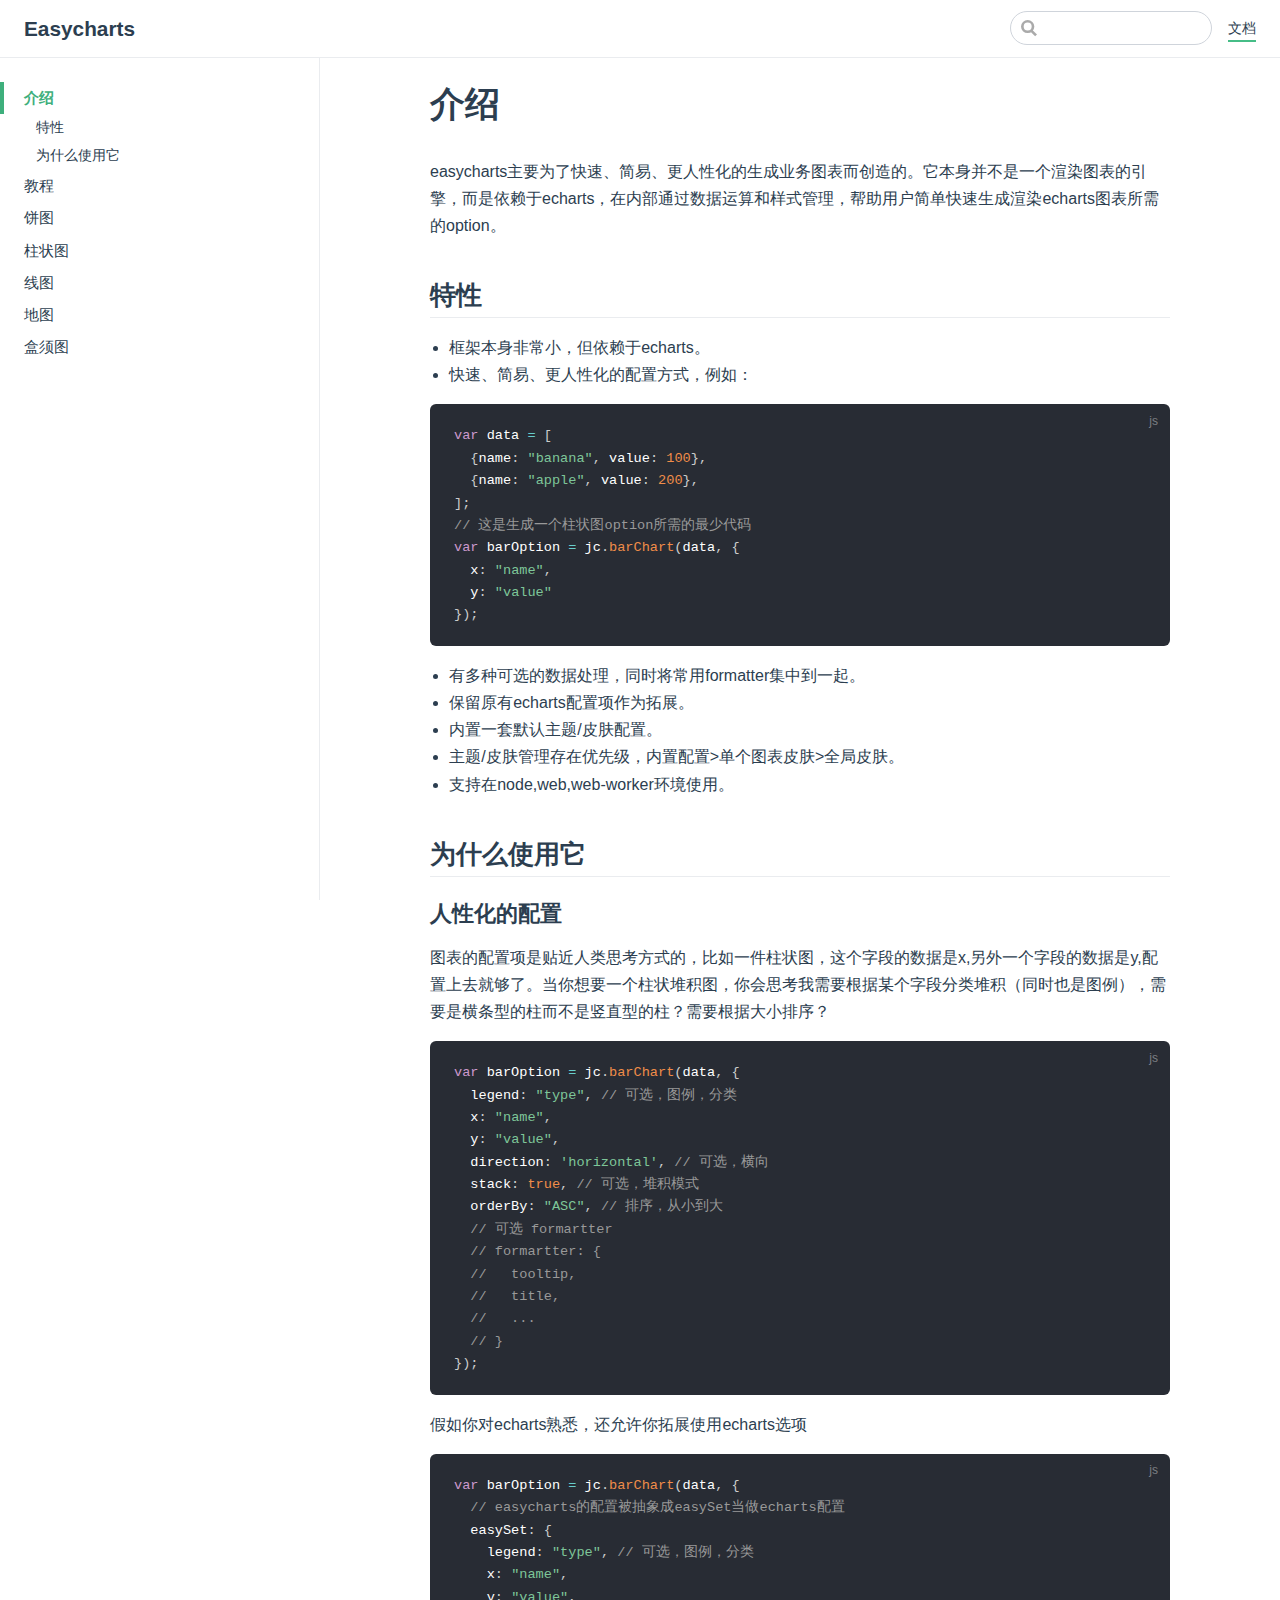
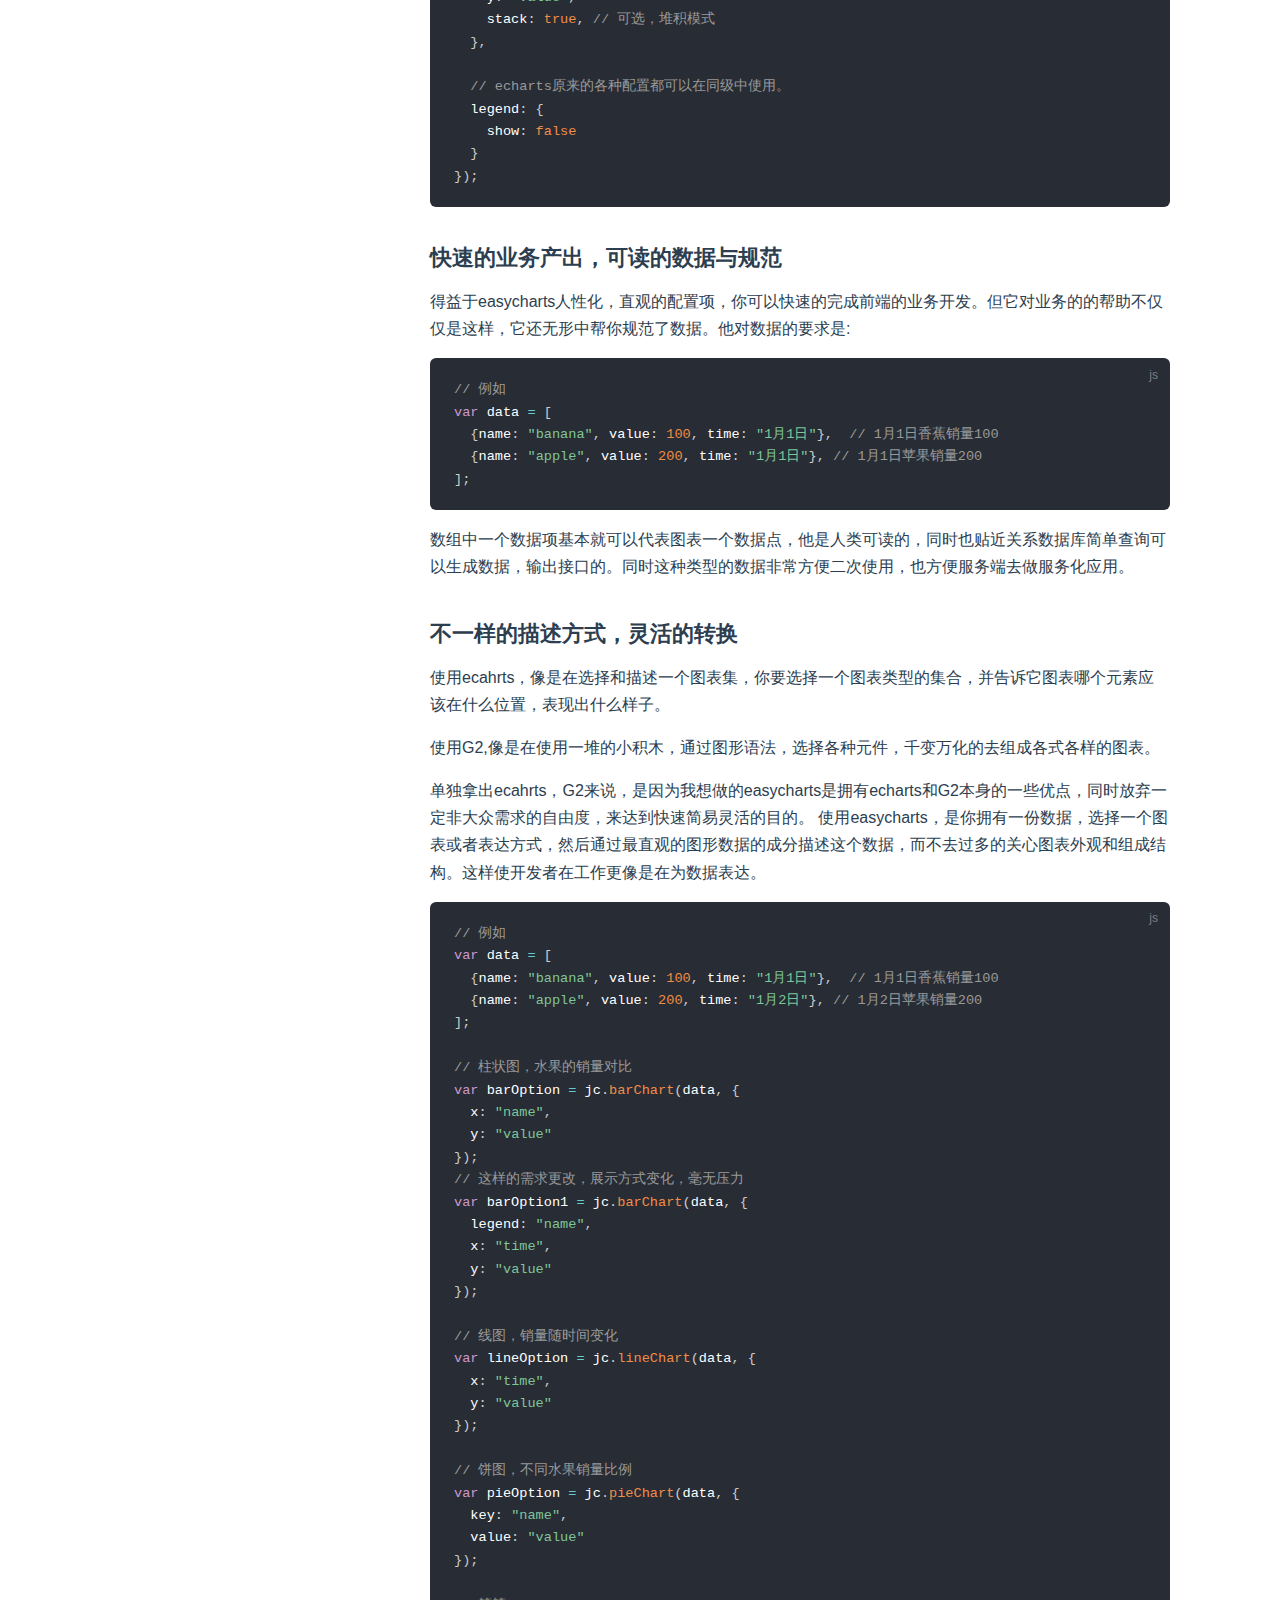
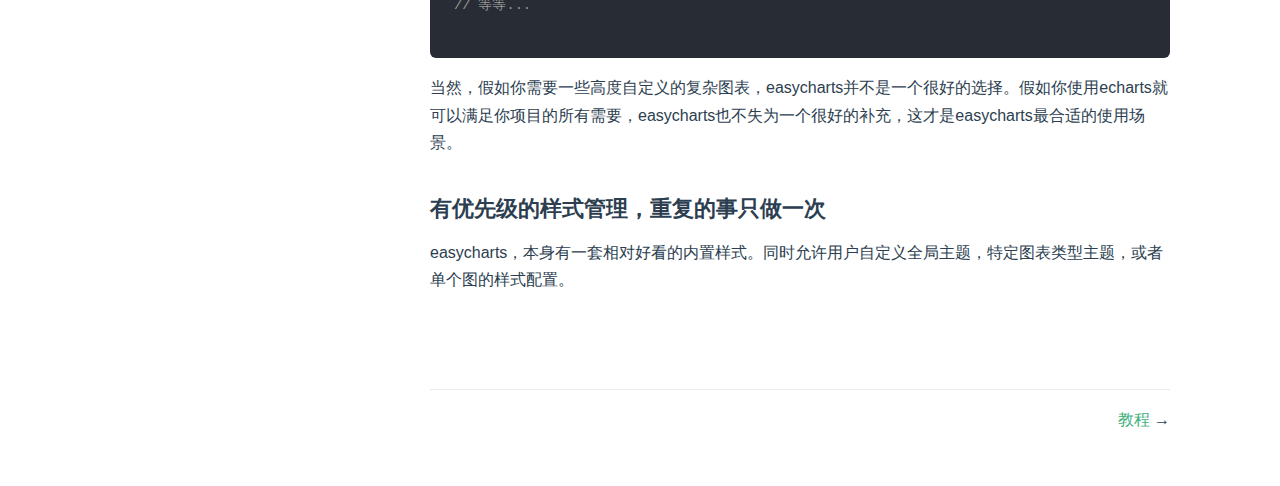
==== index.html @ 941982f7 "Initial commit" ====
<!DOCTYPE html>
<html lang="en-US">
  <head>
    <meta charset="utf-8">
    <meta name="viewport" content="width=device-width,initial-scale=1">
    <title>介绍 | Easycharts</title>
    <meta name="description" content="easySet for Echarts">
    
    
    <link rel="preload" href="/assets/css/0.styles.08f4ff75.css" as="style"><link rel="preload" href="/assets/js/app.aa799384.js" as="script"><link rel="preload" href="/assets/js/10.1c32bbc3.js" as="script"><link rel="prefetch" href="/assets/js/1.1c1f1de8.js"><link rel="prefetch" href="/assets/js/11.4fe305c4.js"><link rel="prefetch" href="/assets/js/12.5432dc64.js"><link rel="prefetch" href="/assets/js/3.cd6e172c.js"><link rel="prefetch" href="/assets/js/4.ac787b4a.js"><link rel="prefetch" href="/assets/js/5.e1b2f4e1.js"><link rel="prefetch" href="/assets/js/6.464fba69.js"><link rel="prefetch" href="/assets/js/7.5b1417a9.js"><link rel="prefetch" href="/assets/js/8.7df79376.js"><link rel="prefetch" href="/assets/js/9.a86762c5.js">
    <link rel="stylesheet" href="/assets/css/0.styles.08f4ff75.css">
  </head>
  <body>
    <div id="app" data-server-rendered="true"><div class="theme-container"><header class="navbar"><div class="sidebar-button"><svg xmlns="http://www.w3.org/2000/svg" aria-hidden="true" role="img" viewBox="0 0 448 512" class="icon"><path fill="currentColor" d="M436 124H12c-6.627 0-12-5.373-12-12V80c0-6.627 5.373-12 12-12h424c6.627 0 12 5.373 12 12v32c0 6.627-5.373 12-12 12zm0 160H12c-6.627 0-12-5.373-12-12v-32c0-6.627 5.373-12 12-12h424c6.627 0 12 5.373 12 12v32c0 6.627-5.373 12-12 12zm0 160H12c-6.627 0-12-5.373-12-12v-32c0-6.627 5.373-12 12-12h424c6.627 0 12 5.373 12 12v32c0 6.627-5.373 12-12 12z"></path></svg></div> <a href="/" class="home-link router-link-exact-active router-link-active"><!----> <span class="site-name">Easycharts</span></a> <div class="links" style="max-width:nullpx;"><div class="search-box"><input aria-label="Search" autocomplete="off" spellcheck="false" value=""> <!----></div> <nav class="nav-links can-hide"><div class="nav-item"><a href="/" class="nav-link router-link-exact-active router-link-active">文档</a></div> <!----></nav></div></header> <div class="sidebar-mask"></div> <div class="sidebar"><nav class="nav-links"><div class="nav-item"><a href="/" class="nav-link router-link-exact-active router-link-active">文档</a></div> <!----></nav>  <ul class="sidebar-links"><li><a href="/" class="active sidebar-link">介绍</a><ul class="sidebar-sub-headers"><li class="sidebar-sub-header"><a href="/#特性" class="sidebar-link">特性</a></li><li class="sidebar-sub-header"><a href="/#为什么使用它" class="sidebar-link">为什么使用它</a></li></ul></li><li><a href="/tutorial.html" class="sidebar-link">教程</a></li><li><a href="/charts/pie.html" class="sidebar-link">饼图</a></li><li><a href="/charts/bar.html" class="sidebar-link">柱状图</a></li><li><a href="/charts/line.html" class="sidebar-link">线图</a></li><li><a href="/charts/map.html" class="sidebar-link">地图</a></li><li><a href="/charts/boxplot.html" class="sidebar-link">盒须图</a></li></ul> </div> <div class="page"> <div class="content"><h1 id="介绍"><a href="#介绍" aria-hidden="true" class="header-anchor">#</a> 介绍</h1> <p>easycharts主要为了快速、简易、更人性化的生成业务图表而创造的。它本身并不是一个渲染图表的引擎，而是依赖于echarts，在内部通过数据运算和样式管理，帮助用户简单快速生成渲染echarts图表所需的option。</p> <h2 id="特性"><a href="#特性" aria-hidden="true" class="header-anchor">#</a> 特性</h2> <ul><li>框架本身非常小，但依赖于echarts。</li> <li>快速、简易、更人性化的配置方式，例如：</li></ul> <div class="language-javascript extra-class"><pre class="language-javascript"><code><span class="token keyword">var</span> data <span class="token operator">=</span> <span class="token punctuation">[</span>
  <span class="token punctuation">{</span>name<span class="token punctuation">:</span> <span class="token string">&quot;banana&quot;</span><span class="token punctuation">,</span> value<span class="token punctuation">:</span> <span class="token number">100</span><span class="token punctuation">}</span><span class="token punctuation">,</span>
  <span class="token punctuation">{</span>name<span class="token punctuation">:</span> <span class="token string">&quot;apple&quot;</span><span class="token punctuation">,</span> value<span class="token punctuation">:</span> <span class="token number">200</span><span class="token punctuation">}</span><span class="token punctuation">,</span>
<span class="token punctuation">]</span><span class="token punctuation">;</span>
<span class="token comment">// 这是生成一个柱状图option所需的最少代码</span>
<span class="token keyword">var</span> barOption <span class="token operator">=</span> jc<span class="token punctuation">.</span><span class="token function">barChart</span><span class="token punctuation">(</span>data<span class="token punctuation">,</span> <span class="token punctuation">{</span>
  x<span class="token punctuation">:</span> <span class="token string">&quot;name&quot;</span><span class="token punctuation">,</span>
  y<span class="token punctuation">:</span> <span class="token string">&quot;value&quot;</span>
<span class="token punctuation">}</span><span class="token punctuation">)</span><span class="token punctuation">;</span>
</code></pre></div><ul><li>有多种可选的数据处理，同时将常用formatter集中到一起。</li> <li>保留原有echarts配置项作为拓展。</li> <li>内置一套默认主题/皮肤配置。</li> <li>主题/皮肤管理存在优先级，内置配置&gt;单个图表皮肤&gt;全局皮肤。</li> <li>支持在node,web,web-worker环境使用。</li></ul> <h2 id="为什么使用它"><a href="#为什么使用它" aria-hidden="true" class="header-anchor">#</a> 为什么使用它</h2> <h3 id="人性化的配置"><a href="#人性化的配置" aria-hidden="true" class="header-anchor">#</a> 人性化的配置</h3> <p>图表的配置项是贴近人类思考方式的，比如一件柱状图，这个字段的数据是x,另外一个字段的数据是y,配置上去就够了。当你想要一个柱状堆积图，你会思考我需要根据某个字段分类堆积（同时也是图例），需要是横条型的柱而不是竖直型的柱？需要根据大小排序？</p> <div class="language-javascript extra-class"><pre class="language-javascript"><code><span class="token keyword">var</span> barOption <span class="token operator">=</span> jc<span class="token punctuation">.</span><span class="token function">barChart</span><span class="token punctuation">(</span>data<span class="token punctuation">,</span> <span class="token punctuation">{</span>
  legend<span class="token punctuation">:</span> <span class="token string">&quot;type&quot;</span><span class="token punctuation">,</span> <span class="token comment">// 可选，图例，分类</span>
  x<span class="token punctuation">:</span> <span class="token string">&quot;name&quot;</span><span class="token punctuation">,</span>
  y<span class="token punctuation">:</span> <span class="token string">&quot;value&quot;</span><span class="token punctuation">,</span>
  direction<span class="token punctuation">:</span> <span class="token string">'horizontal'</span><span class="token punctuation">,</span> <span class="token comment">// 可选，横向</span>
  stack<span class="token punctuation">:</span> <span class="token boolean">true</span><span class="token punctuation">,</span> <span class="token comment">// 可选，堆积模式</span>
  orderBy<span class="token punctuation">:</span> <span class="token string">&quot;ASC&quot;</span><span class="token punctuation">,</span> <span class="token comment">// 排序，从小到大</span>
  <span class="token comment">// 可选 formartter</span>
  <span class="token comment">// formartter: {</span>
  <span class="token comment">//   tooltip,</span>
  <span class="token comment">//   title,</span>
  <span class="token comment">//   ...</span>
  <span class="token comment">// }</span>
<span class="token punctuation">}</span><span class="token punctuation">)</span><span class="token punctuation">;</span>
</code></pre></div><p>假如你对echarts熟悉，还允许你拓展使用echarts选项</p> <div class="language-javascript extra-class"><pre class="language-javascript"><code><span class="token keyword">var</span> barOption <span class="token operator">=</span> jc<span class="token punctuation">.</span><span class="token function">barChart</span><span class="token punctuation">(</span>data<span class="token punctuation">,</span> <span class="token punctuation">{</span>
  <span class="token comment">// easycharts的配置被抽象成easySet当做echarts配置</span>
  easySet<span class="token punctuation">:</span> <span class="token punctuation">{</span>
    legend<span class="token punctuation">:</span> <span class="token string">&quot;type&quot;</span><span class="token punctuation">,</span> <span class="token comment">// 可选，图例，分类</span>
    x<span class="token punctuation">:</span> <span class="token string">&quot;name&quot;</span><span class="token punctuation">,</span>
    y<span class="token punctuation">:</span> <span class="token string">&quot;value&quot;</span><span class="token punctuation">,</span>
    stack<span class="token punctuation">:</span> <span class="token boolean">true</span><span class="token punctuation">,</span> <span class="token comment">// 可选，堆积模式</span>
  <span class="token punctuation">}</span><span class="token punctuation">,</span>

  <span class="token comment">// echarts原来的各种配置都可以在同级中使用。</span>
  legend<span class="token punctuation">:</span> <span class="token punctuation">{</span>
    show<span class="token punctuation">:</span> <span class="token boolean">false</span>
  <span class="token punctuation">}</span>
<span class="token punctuation">}</span><span class="token punctuation">)</span><span class="token punctuation">;</span>
</code></pre></div><h3 id="快速的业务产出，可读的数据与规范"><a href="#快速的业务产出，可读的数据与规范" aria-hidden="true" class="header-anchor">#</a> 快速的业务产出，可读的数据与规范</h3> <p>得益于easycharts人性化，直观的配置项，你可以快速的完成前端的业务开发。但它对业务的的帮助不仅仅是这样，它还无形中帮你规范了数据。他对数据的要求是:</p> <div class="language-javascript extra-class"><pre class="language-javascript"><code><span class="token comment">// 例如</span>
<span class="token keyword">var</span> data <span class="token operator">=</span> <span class="token punctuation">[</span>
  <span class="token punctuation">{</span>name<span class="token punctuation">:</span> <span class="token string">&quot;banana&quot;</span><span class="token punctuation">,</span> value<span class="token punctuation">:</span> <span class="token number">100</span><span class="token punctuation">,</span> time<span class="token punctuation">:</span> <span class="token string">&quot;1月1日&quot;</span><span class="token punctuation">}</span><span class="token punctuation">,</span>  <span class="token comment">// 1月1日香蕉销量100</span>
  <span class="token punctuation">{</span>name<span class="token punctuation">:</span> <span class="token string">&quot;apple&quot;</span><span class="token punctuation">,</span> value<span class="token punctuation">:</span> <span class="token number">200</span><span class="token punctuation">,</span> time<span class="token punctuation">:</span> <span class="token string">&quot;1月1日&quot;</span><span class="token punctuation">}</span><span class="token punctuation">,</span> <span class="token comment">// 1月1日苹果销量200</span>
<span class="token punctuation">]</span><span class="token punctuation">;</span>
</code></pre></div><p>数组中一个数据项基本就可以代表图表一个数据点，他是人类可读的，同时也贴近关系数据库简单查询可以生成数据，输出接口的。同时这种类型的数据非常方便二次使用，也方便服务端去做服务化应用。</p> <h3 id="不一样的描述方式，灵活的转换"><a href="#不一样的描述方式，灵活的转换" aria-hidden="true" class="header-anchor">#</a> 不一样的描述方式，灵活的转换</h3> <p>使用ecahrts，像是在选择和描述一个图表集，你要选择一个图表类型的集合，并告诉它图表哪个元素应该在什么位置，表现出什么样子。</p> <p>使用G2,像是在使用一堆的小积木，通过图形语法，选择各种元件，千变万化的去组成各式各样的图表。</p> <p>单独拿出ecahrts，G2来说，是因为我想做的easycharts是拥有echarts和G2本身的一些优点，同时放弃一定非大众需求的自由度，来达到快速简易灵活的目的。
使用easycharts，是你拥有一份数据，选择一个图表或者表达方式，然后通过最直观的图形数据的成分描述这个数据，而不去过多的关心图表外观和组成结构。这样使开发者在工作更像是在为数据表达。</p> <div class="language-javascript extra-class"><pre class="language-javascript"><code><span class="token comment">// 例如</span>
<span class="token keyword">var</span> data <span class="token operator">=</span> <span class="token punctuation">[</span>
  <span class="token punctuation">{</span>name<span class="token punctuation">:</span> <span class="token string">&quot;banana&quot;</span><span class="token punctuation">,</span> value<span class="token punctuation">:</span> <span class="token number">100</span><span class="token punctuation">,</span> time<span class="token punctuation">:</span> <span class="token string">&quot;1月1日&quot;</span><span class="token punctuation">}</span><span class="token punctuation">,</span>  <span class="token comment">// 1月1日香蕉销量100</span>
  <span class="token punctuation">{</span>name<span class="token punctuation">:</span> <span class="token string">&quot;apple&quot;</span><span class="token punctuation">,</span> value<span class="token punctuation">:</span> <span class="token number">200</span><span class="token punctuation">,</span> time<span class="token punctuation">:</span> <span class="token string">&quot;1月2日&quot;</span><span class="token punctuation">}</span><span class="token punctuation">,</span> <span class="token comment">// 1月2日苹果销量200</span>
<span class="token punctuation">]</span><span class="token punctuation">;</span>

<span class="token comment">// 柱状图，水果的销量对比</span>
<span class="token keyword">var</span> barOption <span class="token operator">=</span> jc<span class="token punctuation">.</span><span class="token function">barChart</span><span class="token punctuation">(</span>data<span class="token punctuation">,</span> <span class="token punctuation">{</span>
  x<span class="token punctuation">:</span> <span class="token string">&quot;name&quot;</span><span class="token punctuation">,</span>
  y<span class="token punctuation">:</span> <span class="token string">&quot;value&quot;</span>
<span class="token punctuation">}</span><span class="token punctuation">)</span><span class="token punctuation">;</span>
<span class="token comment">// 这样的需求更改，展示方式变化，毫无压力</span>
<span class="token keyword">var</span> barOption1 <span class="token operator">=</span> jc<span class="token punctuation">.</span><span class="token function">barChart</span><span class="token punctuation">(</span>data<span class="token punctuation">,</span> <span class="token punctuation">{</span>
  legend<span class="token punctuation">:</span> <span class="token string">&quot;name&quot;</span><span class="token punctuation">,</span>
  x<span class="token punctuation">:</span> <span class="token string">&quot;time&quot;</span><span class="token punctuation">,</span>
  y<span class="token punctuation">:</span> <span class="token string">&quot;value&quot;</span>
<span class="token punctuation">}</span><span class="token punctuation">)</span><span class="token punctuation">;</span>

<span class="token comment">// 线图，销量随时间变化</span>
<span class="token keyword">var</span> lineOption <span class="token operator">=</span> jc<span class="token punctuation">.</span><span class="token function">lineChart</span><span class="token punctuation">(</span>data<span class="token punctuation">,</span> <span class="token punctuation">{</span>
  x<span class="token punctuation">:</span> <span class="token string">&quot;time&quot;</span><span class="token punctuation">,</span>
  y<span class="token punctuation">:</span> <span class="token string">&quot;value&quot;</span>
<span class="token punctuation">}</span><span class="token punctuation">)</span><span class="token punctuation">;</span>

<span class="token comment">// 饼图，不同水果销量比例</span>
<span class="token keyword">var</span> pieOption <span class="token operator">=</span> jc<span class="token punctuation">.</span><span class="token function">pieChart</span><span class="token punctuation">(</span>data<span class="token punctuation">,</span> <span class="token punctuation">{</span>
  key<span class="token punctuation">:</span> <span class="token string">&quot;name&quot;</span><span class="token punctuation">,</span>
  value<span class="token punctuation">:</span> <span class="token string">&quot;value&quot;</span>
<span class="token punctuation">}</span><span class="token punctuation">)</span><span class="token punctuation">;</span>

<span class="token comment">// 等等...</span>

</code></pre></div><p>当然，假如你需要一些高度自定义的复杂图表，easycharts并不是一个很好的选择。假如你使用echarts就可以满足你项目的所有需要，easycharts也不失为一个很好的补充，这才是easycharts最合适的使用场景。</p> <h3 id="有优先级的样式管理，重复的事只做一次"><a href="#有优先级的样式管理，重复的事只做一次" aria-hidden="true" class="header-anchor">#</a> 有优先级的样式管理，重复的事只做一次</h3> <p>easycharts，本身有一套相对好看的内置样式。同时允许用户自定义全局主题，特定图表类型主题，或者单个图的样式配置。</p></div> <div class="page-edit"><!----> <!----></div> <div class="page-nav"><p class="inner"><!----> <span class="next"><a href="/tutorial.html">
          教程
        </a>
        →
      </span></p></div> </div> <!----></div></div>
    <script src="/assets/js/app.aa799384.js" defer></script><script src="/assets/js/10.1c32bbc3.js" defer></script>
  </body>
</html>
---- assets/css/0.styles.08f4ff75.css ----
.home{padding:3.6rem 2rem 0;max-width:960px;margin:0 auto}.home .hero{text-align:center}.home .hero img{max-width:100%;max-height:280px;display:block;margin:3rem auto 1.5rem}.home .hero h1{font-size:3rem}.home .hero .action,.home .hero .description,.home .hero h1{margin:1.8rem auto}.home .hero .description{max-width:35rem;font-size:1.6rem;line-height:1.3;color:#6a8bad}.home .hero .action-button{display:inline-block;font-size:1.2rem;color:#fff;background-color:#3eaf7c;padding:.8rem 1.6rem;border-radius:4px;transition:background-color .1s ease;box-sizing:border-box;border-bottom:1px solid #389d70}.home .hero .action-button:hover{background-color:#4abf8a}.home .features{border-top:1px solid #eaecef;padding:1.2rem 0;margin-top:2.5rem;display:flex;flex-wrap:wrap;align-items:flex-start;align-content:stretch;justify-content:space-between}.home .feature{flex-grow:1;flex-basis:30%;max-width:30%}.home .feature h2{font-size:1.4rem;font-weight:500;border-bottom:none;padding-bottom:0;color:#3a5169}.home .feature p{color:#4e6e8e}.home .footer{padding:2.5rem;border-top:1px solid #eaecef;text-align:center;color:#4e6e8e}@media (max-width:719px){.home .features{flex-direction:column}.home .feature{max-width:100%;padding:0 2.5rem}}@media (max-width:419px){.home{padding-left:1.5rem;padding-right:1.5rem}.home .hero img{max-height:210px;margin:2rem auto 1.2rem}.home .hero h1{font-size:2rem}.home .hero .action,.home .hero .description,.home .hero h1{margin:1.2rem auto}.home .hero .description{font-size:1.2rem}.home .hero .action-button{font-size:1rem;padding:.6rem 1.2rem}.home .feature h2{font-size:1.25rem}}.search-box{display:inline-block;position:relative;margin-right:1rem}.search-box input{cursor:text;width:10rem;color:#4e6e8e;display:inline-block;border:1px solid #cfd4db;border-radius:2rem;font-size:.9rem;line-height:2rem;padding:0 .5rem 0 2rem;outline:none;transition:all .2s ease;background:#fff url(/assets/img/search.83621669.svg) .6rem .5rem no-repeat;background-size:1rem}.search-box input:focus{cursor:auto;border-color:#3eaf7c}.search-box .suggestions{background:#fff;width:20rem;position:absolute;top:1.5rem;border:1px solid #cfd4db;border-radius:6px;padding:.4rem;list-style-type:none}.search-box .suggestions.align-right{right:0}.search-box .suggestion{line-height:1.4;padding:.4rem .6rem;border-radius:4px;cursor:pointer}.search-box .suggestion a{white-space:normal;color:#5d82a6}.search-box .suggestion a .page-title{font-weight:600}.search-box .suggestion a .header{font-size:.9em;margin-left:.25em}.search-box .suggestion.focused{background-color:#f3f4f5}.search-box .suggestion.focused a{color:#3eaf7c}@media (max-width:959px){.search-box input{cursor:pointer;width:0;border-color:transparent;position:relative}.search-box input:focus{cursor:text;left:0;width:10rem}}@media (max-width:959px) and (min-width:719px){.search-box .suggestions{left:0}}@media (max-width:719px){.search-box{margin-right:0}.search-box input{left:1rem}.search-box .suggestions{right:0}}@media (max-width:419px){.search-box .suggestions{width:calc(100vw - 4rem)}.search-box input:focus{width:8rem}}.dropdown-enter,.dropdown-leave-to{height:0!important}.dropdown-wrapper{cursor:pointer}.dropdown-wrapper .dropdown-title{display:block}.dropdown-wrapper .dropdown-title:hover{border-color:transparent}.dropdown-wrapper .dropdown-title .arrow{vertical-align:middle;margin-top:-1px;margin-left:.4rem}.dropdown-wrapper .nav-dropdown .dropdown-item{color:inherit;line-height:1.7rem}.dropdown-wrapper .nav-dropdown .dropdown-item h4{margin:.45rem 0 0;border-top:1px solid #eee;padding:.45rem 1.5rem 0 1.25rem}.dropdown-wrapper .nav-dropdown .dropdown-item .dropdown-subitem-wrapper{padding:0;list-style:none}.dropdown-wrapper .nav-dropdown .dropdown-item .dropdown-subitem-wrapper .dropdown-subitem{font-size:.9em}.dropdown-wrapper .nav-dropdown .dropdown-item a{display:block;line-height:1.7rem;position:relative;border-bottom:none;font-weight:400;margin-bottom:0;padding:0 1.5rem 0 1.25rem}.dropdown-wrapper .nav-dropdown .dropdown-item a.router-link-active,.dropdown-wrapper .nav-dropdown .dropdown-item a:hover{color:#3eaf7c}.dropdown-wrapper .nav-dropdown .dropdown-item a.router-link-active:after{content:"";width:0;height:0;border-left:5px solid #3eaf7c;border-top:3px solid transparent;border-bottom:3px solid transparent;position:absolute;top:calc(50% - 2px);left:9px}.dropdown-wrapper .nav-dropdown .dropdown-item:first-child h4{margin-top:0;padding-top:0;border-top:0}@media (max-width:719px){.dropdown-wrapper.open .dropdown-title{margin-bottom:.5rem}.dropdown-wrapper .nav-dropdown{transition:height .1s ease-out;overflow:hidden}.dropdown-wrapper .nav-dropdown .dropdown-item h4{border-top:0;margin-top:0;padding-top:0}.dropdown-wrapper .nav-dropdown .dropdown-item>a,.dropdown-wrapper .nav-dropdown .dropdown-item h4{font-size:15px;line-height:2rem}.dropdown-wrapper .nav-dropdown .dropdown-item .dropdown-subitem{font-size:14px;padding-left:1rem}}@media (min-width:719px){.dropdown-wrapper{height:1.8rem}.dropdown-wrapper:hover .nav-dropdown{display:block!important}.dropdown-wrapper .dropdown-title .arrow{border-left:4px solid transparent;border-right:4px solid transparent;border-top:6px solid #ccc;border-bottom:0}.dropdown-wrapper .nav-dropdown{display:none;height:auto!important;box-sizing:border-box;max-height:calc(100vh - 2.7rem);overflow-y:auto;position:absolute;top:100%;right:0;background-color:#fff;padding:.6rem 0;border:1px solid #ddd;border-bottom-color:#ccc;text-align:left;border-radius:.25rem;white-space:nowrap;margin:0}}.nav-links{display:inline-block}.nav-links a{line-height:1.4rem;color:inherit}.nav-links a.router-link-active,.nav-links a:hover{color:#3eaf7c}.nav-links .nav-item{position:relative;display:inline-block;margin-left:1.5rem;line-height:2rem}.nav-links .nav-item:first-child{margin-left:0}.nav-links .repo-link{margin-left:1.5rem}@media (max-width:719px){.nav-links .nav-item,.nav-links .repo-link{margin-left:0}}@media (min-width:719px){.nav-links a.router-link-active,.nav-links a:hover{color:#2c3e50}.nav-item>a:not(.external).router-link-active,.nav-item>a:not(.external):hover{margin-bottom:-2px;border-bottom:2px solid #46bd87}}.navbar{padding:.7rem 1.5rem;line-height:2.2rem;position:relative}.navbar a,.navbar img,.navbar span{display:inline-block}.navbar .logo{height:2.2rem;min-width:2.2rem;margin-right:.8rem;vertical-align:top}.navbar .site-name{font-size:1.3rem;font-weight:600;color:#2c3e50;position:relative}.navbar .links{padding-left:1.5rem;box-sizing:border-box;background-color:#fff;white-space:nowrap;font-size:.9rem;position:absolute;right:1.5rem;top:.7rem;display:flex}.navbar .links .search-box{flex:0 0 auto;vertical-align:top}.navbar .links .nav-links{flex:1}@media (max-width:719px){.navbar{padding-left:4rem}.navbar .can-hide{display:none}.navbar .links{padding-left:1.5rem}}.page-edit,.page-nav{max-width:740px;margin:0 auto;padding:2rem 2.5rem}@media (max-width:959px){.page-edit,.page-nav{padding:2rem}}@media (max-width:419px){.page-edit,.page-nav{padding:1.5rem}}.page{padding-bottom:2rem}.page-edit{padding-top:1rem;padding-bottom:1rem;overflow:auto}.page-edit .edit-link{display:inline-block}.page-edit .edit-link a{color:#4e6e8e;margin-right:.25rem}.page-edit .last-updated{float:right;font-size:.9em}.page-edit .last-updated .prefix{font-weight:500;color:#4e6e8e}.page-edit .last-updated .time{font-weight:400;color:#aaa}.page-nav{padding-top:1rem;padding-bottom:0}.page-nav .inner{min-height:2rem;margin-top:0;border-top:1px solid #eaecef;padding-top:1rem;overflow:auto}.page-nav .next{float:right}@media (max-width:719px){.page-edit .edit-link{margin-bottom:.5rem}.page-edit .last-updated{font-size:.8em;float:none;text-align:left}}.sidebar .sidebar-sub-headers{padding-left:1rem;font-size:.95em}a.sidebar-link{font-weight:400;display:inline-block;color:#2c3e50;border-left:.25rem solid transparent;padding:.35rem 1rem .35rem 1.25rem;line-height:1.4;width:100%;box-sizing:border-box}a.sidebar-link:hover{color:#3eaf7c}a.sidebar-link.active{font-weight:600;color:#3eaf7c;border-left-color:#3eaf7c}.sidebar-group a.sidebar-link{padding-left:2rem}.sidebar-sub-headers a.sidebar-link{padding-top:.25rem;padding-bottom:.25rem;border-left:none}.sidebar-sub-headers a.sidebar-link.active{font-weight:500}.sidebar-group:not(.first){margin-top:1em}.sidebar-group .sidebar-group{padding-left:.5em}.sidebar-group:not(.collapsable) .sidebar-heading{cursor:auto;color:inherit}.sidebar-heading{color:#999;transition:color .15s ease;cursor:pointer;font-size:1.1em;font-weight:700;padding:0 1.5rem;margin-top:0;margin-bottom:.5rem}.sidebar-heading.open,.sidebar-heading:hover{color:inherit}.sidebar-heading .arrow{position:relative;top:-.12em;left:.5em}.sidebar-heading:.open .arrow{top:-.18em}.sidebar-group-items{transition:height .1s ease-out;overflow:hidden}.sidebar ul{padding:0;margin:0;list-style-type:none}.sidebar a{display:inline-block}.sidebar .nav-links{display:none;border-bottom:1px solid #eaecef;padding:.5rem 0 .75rem 0}.sidebar .nav-links a{font-weight:600}.sidebar .nav-links .nav-item,.sidebar .nav-links .repo-link{display:block;line-height:1.25rem;font-size:1.1em;padding:.5rem 0 .5rem 1.5rem}.sidebar .sidebar-links{padding:1.5rem 0}@media (max-width:719px){.sidebar .nav-links{display:block}.sidebar .nav-links .dropdown-wrapper .nav-dropdown .dropdown-item a.router-link-active:after{top:calc(1rem - 2px)}.sidebar .sidebar-links{padding:1rem 0}}.sidebar-button{display:none;width:1.25rem;height:1.25rem;position:absolute;padding:.6rem;top:.6rem;left:1rem;cursor:pointer}.sidebar-button .icon{display:block;width:1.25rem;height:1.25rem}@media (max-width:719px){.sidebar-button{display:block}}code[class*=language-],pre[class*=language-]{color:#ccc;background:none;font-family:Consolas,Monaco,Andale Mono,Ubuntu Mono,monospace;font-size:1em;text-align:left;white-space:pre;word-spacing:normal;word-break:normal;word-wrap:normal;line-height:1.5;-moz-tab-size:4;-o-tab-size:4;tab-size:4;-webkit-hyphens:none;-ms-hyphens:none;hyphens:none}pre[class*=language-]{padding:1em;margin:.5em 0;overflow:auto}:not(pre)>code[class*=language-],pre[class*=language-]{background:#2d2d2d}:not(pre)>code[class*=language-]{padding:.1em;border-radius:.3em;white-space:normal}.token.block-comment,.token.cdata,.token.comment,.token.doctype,.token.prolog{color:#999}.token.punctuation{color:#ccc}.token.attr-name,.token.deleted,.token.namespace,.token.tag{color:#e2777a}.token.function-name{color:#6196cc}.token.boolean,.token.function,.token.number{color:#f08d49}.token.class-name,.token.constant,.token.property,.token.symbol{color:#f8c555}.token.atrule,.token.builtin,.token.important,.token.keyword,.token.selector{color:#cc99cd}.token.attr-value,.token.char,.token.regex,.token.string,.token.variable{color:#7ec699}.token.entity,.token.operator,.token.url{color:#67cdcc}.token.bold,.token.important{font-weight:700}.token.italic{font-style:italic}.token.entity{cursor:help}.token.inserted{color:green}#nprogress{pointer-events:none}#nprogress .bar{background:#3eaf7c;position:fixed;z-index:1031;top:0;left:0;width:100%;height:2px}#nprogress .peg{display:block;position:absolute;right:0;width:100px;height:100%;box-shadow:0 0 10px #3eaf7c,0 0 5px #3eaf7c;opacity:1;transform:rotate(3deg) translateY(-4px)}#nprogress .spinner{display:block;position:fixed;z-index:1031;top:15px;right:15px}#nprogress .spinner-icon{width:18px;height:18px;box-sizing:border-box;border:2px solid transparent;border-top-color:#3eaf7c;border-left-color:#3eaf7c;border-radius:50%;animation:nprogress-spinner .4s linear infinite}.nprogress-custom-parent{overflow:hidden;position:relative}.nprogress-custom-parent #nprogress .bar,.nprogress-custom-parent #nprogress .spinner{position:absolute}@keyframes nprogress-spinner{0%{transform:rotate(0deg)}to{transform:rotate(1turn)}}.content code{color:#476582;padding:.25rem .5rem;margin:0;font-size:.85em;background-color:rgba(27,31,35,.05);border-radius:3px}.content pre,.content pre[class*=language-]{line-height:1.4;padding:1.25rem 1.5rem;margin:.85rem 0;background-color:#282c34;border-radius:6px;overflow:auto}.content pre[class*=language-] code,.content pre code{color:#fff;padding:0;background-color:transparent;border-radius:0}div[class*=language-]{position:relative;background-color:#282c34;border-radius:6px}div[class*=language-] .highlight-lines{-webkit-user-select:none;-moz-user-select:none;-ms-user-select:none;user-select:none;padding-top:1.3rem;position:absolute;top:0;left:0;width:100%;line-height:1.4}div[class*=language-] .highlight-lines .highlighted{background-color:rgba(0,0,0,.66)}div[class*=language-] pre,div[class*=language-] pre[class*=language-]{background:transparent;position:relative;z-index:1}div[class*=language-]:before{position:absolute;z-index:3;top:.8em;right:1em;font-size:.75rem;color:hsla(0,0%,100%,.4)}div[class*=language-]:not(.line-numbers-mode) .line-numbers-wrapper{display:none}div[class*=language-].line-numbers-mode .highlight-lines .highlighted{position:relative}div[class*=language-].line-numbers-mode .highlight-lines .highlighted:before{content:" ";position:absolute;z-index:3;left:0;top:0;display:block;width:3.5rem;height:100%;background-color:rgba(0,0,0,.66)}div[class*=language-].line-numbers-mode pre{padding-left:4.5rem;vertical-align:middle}div[class*=language-].line-numbers-mode .line-numbers-wrapper{position:absolute;top:0;width:3.5rem;text-align:center;color:hsla(0,0%,100%,.3);padding:1.25rem 0;line-height:1.4}div[class*=language-].line-numbers-mode .line-numbers-wrapper .line-number,div[class*=language-].line-numbers-mode .line-numbers-wrapper br{-webkit-user-select:none;-moz-user-select:none;-ms-user-select:none;user-select:none}div[class*=language-].line-numbers-mode .line-numbers-wrapper .line-number{position:relative;z-index:4;font-size:.85em}div[class*=language-].line-numbers-mode:after{content:"";position:absolute;z-index:2;top:0;left:0;width:3.5rem;height:100%;border-radius:6px 0 0 6px;border-right:1px solid rgba(0,0,0,.66);background-color:#282c34}div[class~=language-js]:before{content:"js"}div[class~=language-ts]:before{content:"ts"}div[class~=language-html]:before{content:"html"}div[class~=language-md]:before{content:"md"}div[class~=language-vue]:before{content:"vue"}div[class~=language-css]:before{content:"css"}div[class~=language-sass]:before{content:"sass"}div[class~=language-scss]:before{content:"scss"}div[class~=language-less]:before{content:"less"}div[class~=language-stylus]:before{content:"stylus"}div[class~=language-go]:before{content:"go"}div[class~=language-java]:before{content:"java"}div[class~=language-c]:before{content:"c"}div[class~=language-sh]:before{content:"sh"}div[class~=language-yaml]:before{content:"yaml"}div[class~=language-py]:before{content:"py"}div[class~=language-javascript]:before{content:"js"}div[class~=language-typescript]:before{content:"ts"}div[class~=language-markup]:before{content:"html"}div[class~=language-markdown]:before{content:"md"}div[class~=language-json]:before{content:"json"}div[class~=language-ruby]:before{content:"rb"}div[class~=language-python]:before{content:"py"}div[class~=language-bash]:before{content:"sh"}.custom-block .custom-block-title{font-weight:600;margin-bottom:-.4rem}.custom-block.danger,.custom-block.tip,.custom-block.warning{padding:.1rem 1.5rem;border-left-width:.5rem;border-left-style:solid;margin:1rem 0}.custom-block.tip{background-color:#f3f5f7;border-color:#42b983}.custom-block.warning{background-color:rgba(255,229,100,.3);border-color:#e7c000;color:#6b5900}.custom-block.warning .custom-block-title{color:#b29400}.custom-block.warning a{color:#2c3e50}.custom-block.danger{background-color:#ffe6e6;border-color:#c00;color:#4d0000}.custom-block.danger .custom-block-title{color:#900}.custom-block.danger a{color:#2c3e50}.arrow{display:inline-block;width:0;height:0}.arrow.up{border-bottom:6px solid #ccc}.arrow.down,.arrow.up{border-left:4px solid transparent;border-right:4px solid transparent}.arrow.down{border-top:6px solid #ccc}.arrow.right{border-left:6px solid #ccc}.arrow.left,.arrow.right{border-top:4px solid transparent;border-bottom:4px solid transparent}.arrow.left{border-right:6px solid #ccc}.content:not(.custom){max-width:740px;margin:0 auto;padding:2rem 2.5rem}@media (max-width:959px){.content:not(.custom){padding:2rem}}@media (max-width:419px){.content:not(.custom){padding:1.5rem}}.table-of-contents .badge{vertical-align:middle}body,html{padding:0;margin:0}body{font-family:-apple-system,BlinkMacSystemFont,Segoe UI,Roboto,Oxygen,Ubuntu,Cantarell,Fira Sans,Droid Sans,Helvetica Neue,sans-serif;-webkit-font-smoothing:antialiased;-moz-osx-font-smoothing:grayscale;font-size:16px;color:#2c3e50}.page{padding-left:20rem}.navbar{z-index:20;right:0;height:3.6rem;background-color:#fff;box-sizing:border-box;border-bottom:1px solid #eaecef}.navbar,.sidebar-mask{position:fixed;top:0;left:0}.sidebar-mask{z-index:9;width:100vw;height:100vh;display:none}.sidebar{font-size:15px;background-color:#fff;width:20rem;position:fixed;z-index:10;margin:0;top:3.6rem;left:0;bottom:0;box-sizing:border-box;border-right:1px solid #eaecef;overflow-y:auto}.content:not(.custom)>:first-child{margin-top:3.6rem}.content:not(.custom) a:hover{text-decoration:underline}.content:not(.custom) p.demo{padding:1rem 1.5rem;border:1px solid #ddd;border-radius:4px}.content:not(.custom) img{max-width:100%}.content.custom{padding:0;margin:0}.content.custom img{max-width:100%}a{font-weight:500;text-decoration:none}a,p a code{color:#3eaf7c}p a code{font-weight:400}kbd{background:#eee;border:.15rem solid #ddd;border-bottom:.25rem solid #ddd;border-radius:.15rem;padding:0 .15em}blockquote{font-size:1.2rem;color:#999;border-left:.25rem solid #dfe2e5;margin-left:0;padding-left:1rem}ol,ul{padding-left:1.2em}strong{font-weight:600}h1,h2,h3,h4,h5,h6{font-weight:600;line-height:1.25}.content:not(.custom)>h1,.content:not(.custom)>h2,.content:not(.custom)>h3,.content:not(.custom)>h4,.content:not(.custom)>h5,.content:not(.custom)>h6{margin-top:-3.1rem;padding-top:4.6rem;margin-bottom:0}.content:not(.custom)>h1:first-child,.content:not(.custom)>h2:first-child,.content:not(.custom)>h3:first-child,.content:not(.custom)>h4:first-child,.content:not(.custom)>h5:first-child,.content:not(.custom)>h6:first-child{margin-top:-1.5rem;margin-bottom:1rem}.content:not(.custom)>h1:first-child+.custom-block,.content:not(.custom)>h1:first-child+p,.content:not(.custom)>h1:first-child+pre,.content:not(.custom)>h2:first-child+.custom-block,.content:not(.custom)>h2:first-child+p,.content:not(.custom)>h2:first-child+pre,.content:not(.custom)>h3:first-child+.custom-block,.content:not(.custom)>h3:first-child+p,.content:not(.custom)>h3:first-child+pre,.content:not(.custom)>h4:first-child+.custom-block,.content:not(.custom)>h4:first-child+p,.content:not(.custom)>h4:first-child+pre,.content:not(.custom)>h5:first-child+.custom-block,.content:not(.custom)>h5:first-child+p,.content:not(.custom)>h5:first-child+pre,.content:not(.custom)>h6:first-child+.custom-block,.content:not(.custom)>h6:first-child+p,.content:not(.custom)>h6:first-child+pre{margin-top:2rem}h1:hover .header-anchor,h2:hover .header-anchor,h3:hover .header-anchor,h4:hover .header-anchor,h5:hover .header-anchor,h6:hover .header-anchor{opacity:1}h1{font-size:2.2rem}h2{font-size:1.65rem;padding-bottom:.3rem;border-bottom:1px solid #eaecef}h3{font-size:1.35rem}a.header-anchor{font-size:.85em;float:left;margin-left:-.87em;padding-right:.23em;margin-top:.125em;opacity:0}a.header-anchor:hover{text-decoration:none}.line-number,code,kbd{font-family:source-code-pro,Menlo,Monaco,Consolas,Courier New,monospace}ol,p,ul{line-height:1.7}hr{border:0;border-top:1px solid #eaecef}table{border-collapse:collapse;margin:1rem 0;display:block;overflow-x:auto}tr{border-top:1px solid #dfe2e5}tr:nth-child(2n){background-color:#f6f8fa}td,th{border:1px solid #dfe2e5;padding:.6em 1em}.custom-layout{padding-top:3.6rem}.theme-container.sidebar-open .sidebar-mask{display:block}.theme-container.no-navbar .content:not(.custom)>h1,.theme-container.no-navbar h2,.theme-container.no-navbar h3,.theme-container.no-navbar h4,.theme-container.no-navbar h5,.theme-container.no-navbar h6{margin-top:1.5rem;padding-top:0}.theme-container.no-navbar .sidebar{top:0}.theme-container.no-navbar .custom-layout{padding-top:0}@media (min-width:720px){.theme-container.no-sidebar .sidebar{display:none}.theme-container.no-sidebar .page{padding-left:0}}@media (max-width:959px){.sidebar{font-size:15px;width:16.4rem}.page{padding-left:16.4rem}}@media (max-width:719px){.sidebar{top:0;padding-top:3.6rem;transform:translateX(-100%);transition:transform .2s ease}.page{padding-left:0}.theme-container.sidebar-open .sidebar{transform:translateX(0)}.theme-container.no-navbar .sidebar{padding-top:0}}@media (max-width:419px){h1{font-size:1.9rem}.content div[class*=language-]{margin:.85rem -1.5rem;border-radius:0}}.icon.outbound{color:#aaa;display:inline-block}.badge[data-v-099ab69c]{display:inline-block;font-size:14px;height:18px;line-height:18px;border-radius:3px;padding:0 6px;color:#fff;margin-right:5px;background-color:#42b983}.badge.middle[data-v-099ab69c]{vertical-align:middle}.badge.top[data-v-099ab69c]{vertical-align:top}.badge.green[data-v-099ab69c],.badge.tip[data-v-099ab69c]{background-color:#42b983}.badge.error[data-v-099ab69c]{background-color:#da5961}.badge.warn[data-v-099ab69c],.badge.warning[data-v-099ab69c],.badge.yellow[data-v-099ab69c]{background-color:#e7c000}.chart{width:90%;height:400px}.sw-update-popup{position:fixed;right:1em;bottom:1em;padding:1em;border:1px solid #3eaf7c;border-radius:3px;background:#fff;box-shadow:0 4px 16px rgba(0,0,0,.5);text-align:center}.sw-update-popup button{margin-top:.5em;padding:.25em 2em}.sw-update-popup-enter-active,.sw-update-popup-leave-active{transition:opacity .3s,transform .3s}.sw-update-popup-enter,.sw-update-popup-leave-to{opacity:0;transform:translateY(50%) scale(.5)}
---- assets/css/0.styles.08f4ff75.css ----
.home{padding:3.6rem 2rem 0;max-width:960px;margin:0 auto}.home .hero{text-align:center}.home .hero img{max-width:100%;max-height:280px;display:block;margin:3rem auto 1.5rem}.home .hero h1{font-size:3rem}.home .hero .action,.home .hero .description,.home .hero h1{margin:1.8rem auto}.home .hero .description{max-width:35rem;font-size:1.6rem;line-height:1.3;color:#6a8bad}.home .hero .action-button{display:inline-block;font-size:1.2rem;color:#fff;background-color:#3eaf7c;padding:.8rem 1.6rem;border-radius:4px;transition:background-color .1s ease;box-sizing:border-box;border-bottom:1px solid #389d70}.home .hero .action-button:hover{background-color:#4abf8a}.home .features{border-top:1px solid #eaecef;padding:1.2rem 0;margin-top:2.5rem;display:flex;flex-wrap:wrap;align-items:flex-start;align-content:stretch;justify-content:space-between}.home .feature{flex-grow:1;flex-basis:30%;max-width:30%}.home .feature h2{font-size:1.4rem;font-weight:500;border-bottom:none;padding-bottom:0;color:#3a5169}.home .feature p{color:#4e6e8e}.home .footer{padding:2.5rem;border-top:1px solid #eaecef;text-align:center;color:#4e6e8e}@media (max-width:719px){.home .features{flex-direction:column}.home .feature{max-width:100%;padding:0 2.5rem}}@media (max-width:419px){.home{padding-left:1.5rem;padding-right:1.5rem}.home .hero img{max-height:210px;margin:2rem auto 1.2rem}.home .hero h1{font-size:2rem}.home .hero .action,.home .hero .description,.home .hero h1{margin:1.2rem auto}.home .hero .description{font-size:1.2rem}.home .hero .action-button{font-size:1rem;padding:.6rem 1.2rem}.home .feature h2{font-size:1.25rem}}.search-box{display:inline-block;position:relative;margin-right:1rem}.search-box input{cursor:text;width:10rem;color:#4e6e8e;display:inline-block;border:1px solid #cfd4db;border-radius:2rem;font-size:.9rem;line-height:2rem;padding:0 .5rem 0 2rem;outline:none;transition:all .2s ease;background:#fff url(/assets/img/search.83621669.svg) .6rem .5rem no-repeat;background-size:1rem}.search-box input:focus{cursor:auto;border-color:#3eaf7c}.search-box .suggestions{background:#fff;width:20rem;position:absolute;top:1.5rem;border:1px solid #cfd4db;border-radius:6px;padding:.4rem;list-style-type:none}.search-box .suggestions.align-right{right:0}.search-box .suggestion{line-height:1.4;padding:.4rem .6rem;border-radius:4px;cursor:pointer}.search-box .suggestion a{white-space:normal;color:#5d82a6}.search-box .suggestion a .page-title{font-weight:600}.search-box .suggestion a .header{font-size:.9em;margin-left:.25em}.search-box .suggestion.focused{background-color:#f3f4f5}.search-box .suggestion.focused a{color:#3eaf7c}@media (max-width:959px){.search-box input{cursor:pointer;width:0;border-color:transparent;position:relative}.search-box input:focus{cursor:text;left:0;width:10rem}}@media (max-width:959px) and (min-width:719px){.search-box .suggestions{left:0}}@media (max-width:719px){.search-box{margin-right:0}.search-box input{left:1rem}.search-box .suggestions{right:0}}@media (max-width:419px){.search-box .suggestions{width:calc(100vw - 4rem)}.search-box input:focus{width:8rem}}.dropdown-enter,.dropdown-leave-to{height:0!important}.dropdown-wrapper{cursor:pointer}.dropdown-wrapper .dropdown-title{display:block}.dropdown-wrapper .dropdown-title:hover{border-color:transparent}.dropdown-wrapper .dropdown-title .arrow{vertical-align:middle;margin-top:-1px;margin-left:.4rem}.dropdown-wrapper .nav-dropdown .dropdown-item{color:inherit;line-height:1.7rem}.dropdown-wrapper .nav-dropdown .dropdown-item h4{margin:.45rem 0 0;border-top:1px solid #eee;padding:.45rem 1.5rem 0 1.25rem}.dropdown-wrapper .nav-dropdown .dropdown-item .dropdown-subitem-wrapper{padding:0;list-style:none}.dropdown-wrapper .nav-dropdown .dropdown-item .dropdown-subitem-wrapper .dropdown-subitem{font-size:.9em}.dropdown-wrapper .nav-dropdown .dropdown-item a{display:block;line-height:1.7rem;position:relative;border-bottom:none;font-weight:400;margin-bottom:0;padding:0 1.5rem 0 1.25rem}.dropdown-wrapper .nav-dropdown .dropdown-item a.router-link-active,.dropdown-wrapper .nav-dropdown .dropdown-item a:hover{color:#3eaf7c}.dropdown-wrapper .nav-dropdown .dropdown-item a.router-link-active:after{content:"";width:0;height:0;border-left:5px solid #3eaf7c;border-top:3px solid transparent;border-bottom:3px solid transparent;position:absolute;top:calc(50% - 2px);left:9px}.dropdown-wrapper .nav-dropdown .dropdown-item:first-child h4{margin-top:0;padding-top:0;border-top:0}@media (max-width:719px){.dropdown-wrapper.open .dropdown-title{margin-bottom:.5rem}.dropdown-wrapper .nav-dropdown{transition:height .1s ease-out;overflow:hidden}.dropdown-wrapper .nav-dropdown .dropdown-item h4{border-top:0;margin-top:0;padding-top:0}.dropdown-wrapper .nav-dropdown .dropdown-item>a,.dropdown-wrapper .nav-dropdown .dropdown-item h4{font-size:15px;line-height:2rem}.dropdown-wrapper .nav-dropdown .dropdown-item .dropdown-subitem{font-size:14px;padding-left:1rem}}@media (min-width:719px){.dropdown-wrapper{height:1.8rem}.dropdown-wrapper:hover .nav-dropdown{display:block!important}.dropdown-wrapper .dropdown-title .arrow{border-left:4px solid transparent;border-right:4px solid transparent;border-top:6px solid #ccc;border-bottom:0}.dropdown-wrapper .nav-dropdown{display:none;height:auto!important;box-sizing:border-box;max-height:calc(100vh - 2.7rem);overflow-y:auto;position:absolute;top:100%;right:0;background-color:#fff;padding:.6rem 0;border:1px solid #ddd;border-bottom-color:#ccc;text-align:left;border-radius:.25rem;white-space:nowrap;margin:0}}.nav-links{display:inline-block}.nav-links a{line-height:1.4rem;color:inherit}.nav-links a.router-link-active,.nav-links a:hover{color:#3eaf7c}.nav-links .nav-item{position:relative;display:inline-block;margin-left:1.5rem;line-height:2rem}.nav-links .nav-item:first-child{margin-left:0}.nav-links .repo-link{margin-left:1.5rem}@media (max-width:719px){.nav-links .nav-item,.nav-links .repo-link{margin-left:0}}@media (min-width:719px){.nav-links a.router-link-active,.nav-links a:hover{color:#2c3e50}.nav-item>a:not(.external).router-link-active,.nav-item>a:not(.external):hover{margin-bottom:-2px;border-bottom:2px solid #46bd87}}.navbar{padding:.7rem 1.5rem;line-height:2.2rem;position:relative}.navbar a,.navbar img,.navbar span{display:inline-block}.navbar .logo{height:2.2rem;min-width:2.2rem;margin-right:.8rem;vertical-align:top}.navbar .site-name{font-size:1.3rem;font-weight:600;color:#2c3e50;position:relative}.navbar .links{padding-left:1.5rem;box-sizing:border-box;background-color:#fff;white-space:nowrap;font-size:.9rem;position:absolute;right:1.5rem;top:.7rem;display:flex}.navbar .links .search-box{flex:0 0 auto;vertical-align:top}.navbar .links .nav-links{flex:1}@media (max-width:719px){.navbar{padding-left:4rem}.navbar .can-hide{display:none}.navbar .links{padding-left:1.5rem}}.page-edit,.page-nav{max-width:740px;margin:0 auto;padding:2rem 2.5rem}@media (max-width:959px){.page-edit,.page-nav{padding:2rem}}@media (max-width:419px){.page-edit,.page-nav{padding:1.5rem}}.page{padding-bottom:2rem}.page-edit{padding-top:1rem;padding-bottom:1rem;overflow:auto}.page-edit .edit-link{display:inline-block}.page-edit .edit-link a{color:#4e6e8e;margin-right:.25rem}.page-edit .last-updated{float:right;font-size:.9em}.page-edit .last-updated .prefix{font-weight:500;color:#4e6e8e}.page-edit .last-updated .time{font-weight:400;color:#aaa}.page-nav{padding-top:1rem;padding-bottom:0}.page-nav .inner{min-height:2rem;margin-top:0;border-top:1px solid #eaecef;padding-top:1rem;overflow:auto}.page-nav .next{float:right}@media (max-width:719px){.page-edit .edit-link{margin-bottom:.5rem}.page-edit .last-updated{font-size:.8em;float:none;text-align:left}}.sidebar .sidebar-sub-headers{padding-left:1rem;font-size:.95em}a.sidebar-link{font-weight:400;display:inline-block;color:#2c3e50;border-left:.25rem solid transparent;padding:.35rem 1rem .35rem 1.25rem;line-height:1.4;width:100%;box-sizing:border-box}a.sidebar-link:hover{color:#3eaf7c}a.sidebar-link.active{font-weight:600;color:#3eaf7c;border-left-color:#3eaf7c}.sidebar-group a.sidebar-link{padding-left:2rem}.sidebar-sub-headers a.sidebar-link{padding-top:.25rem;padding-bottom:.25rem;border-left:none}.sidebar-sub-headers a.sidebar-link.active{font-weight:500}.sidebar-group:not(.first){margin-top:1em}.sidebar-group .sidebar-group{padding-left:.5em}.sidebar-group:not(.collapsable) .sidebar-heading{cursor:auto;color:inherit}.sidebar-heading{color:#999;transition:color .15s ease;cursor:pointer;font-size:1.1em;font-weight:700;padding:0 1.5rem;margin-top:0;margin-bottom:.5rem}.sidebar-heading.open,.sidebar-heading:hover{color:inherit}.sidebar-heading .arrow{position:relative;top:-.12em;left:.5em}.sidebar-heading:.open .arrow{top:-.18em}.sidebar-group-items{transition:height .1s ease-out;overflow:hidden}.sidebar ul{padding:0;margin:0;list-style-type:none}.sidebar a{display:inline-block}.sidebar .nav-links{display:none;border-bottom:1px solid #eaecef;padding:.5rem 0 .75rem 0}.sidebar .nav-links a{font-weight:600}.sidebar .nav-links .nav-item,.sidebar .nav-links .repo-link{display:block;line-height:1.25rem;font-size:1.1em;padding:.5rem 0 .5rem 1.5rem}.sidebar .sidebar-links{padding:1.5rem 0}@media (max-width:719px){.sidebar .nav-links{display:block}.sidebar .nav-links .dropdown-wrapper .nav-dropdown .dropdown-item a.router-link-active:after{top:calc(1rem - 2px)}.sidebar .sidebar-links{padding:1rem 0}}.sidebar-button{display:none;width:1.25rem;height:1.25rem;position:absolute;padding:.6rem;top:.6rem;left:1rem;cursor:pointer}.sidebar-button .icon{display:block;width:1.25rem;height:1.25rem}@media (max-width:719px){.sidebar-button{display:block}}code[class*=language-],pre[class*=language-]{color:#ccc;background:none;font-family:Consolas,Monaco,Andale Mono,Ubuntu Mono,monospace;font-size:1em;text-align:left;white-space:pre;word-spacing:normal;word-break:normal;word-wrap:normal;line-height:1.5;-moz-tab-size:4;-o-tab-size:4;tab-size:4;-webkit-hyphens:none;-ms-hyphens:none;hyphens:none}pre[class*=language-]{padding:1em;margin:.5em 0;overflow:auto}:not(pre)>code[class*=language-],pre[class*=language-]{background:#2d2d2d}:not(pre)>code[class*=language-]{padding:.1em;border-radius:.3em;white-space:normal}.token.block-comment,.token.cdata,.token.comment,.token.doctype,.token.prolog{color:#999}.token.punctuation{color:#ccc}.token.attr-name,.token.deleted,.token.namespace,.token.tag{color:#e2777a}.token.function-name{color:#6196cc}.token.boolean,.token.function,.token.number{color:#f08d49}.token.class-name,.token.constant,.token.property,.token.symbol{color:#f8c555}.token.atrule,.token.builtin,.token.important,.token.keyword,.token.selector{color:#cc99cd}.token.attr-value,.token.char,.token.regex,.token.string,.token.variable{color:#7ec699}.token.entity,.token.operator,.token.url{color:#67cdcc}.token.bold,.token.important{font-weight:700}.token.italic{font-style:italic}.token.entity{cursor:help}.token.inserted{color:green}#nprogress{pointer-events:none}#nprogress .bar{background:#3eaf7c;position:fixed;z-index:1031;top:0;left:0;width:100%;height:2px}#nprogress .peg{display:block;position:absolute;right:0;width:100px;height:100%;box-shadow:0 0 10px #3eaf7c,0 0 5px #3eaf7c;opacity:1;transform:rotate(3deg) translateY(-4px)}#nprogress .spinner{display:block;position:fixed;z-index:1031;top:15px;right:15px}#nprogress .spinner-icon{width:18px;height:18px;box-sizing:border-box;border:2px solid transparent;border-top-color:#3eaf7c;border-left-color:#3eaf7c;border-radius:50%;animation:nprogress-spinner .4s linear infinite}.nprogress-custom-parent{overflow:hidden;position:relative}.nprogress-custom-parent #nprogress .bar,.nprogress-custom-parent #nprogress .spinner{position:absolute}@keyframes nprogress-spinner{0%{transform:rotate(0deg)}to{transform:rotate(1turn)}}.content code{color:#476582;padding:.25rem .5rem;margin:0;font-size:.85em;background-color:rgba(27,31,35,.05);border-radius:3px}.content pre,.content pre[class*=language-]{line-height:1.4;padding:1.25rem 1.5rem;margin:.85rem 0;background-color:#282c34;border-radius:6px;overflow:auto}.content pre[class*=language-] code,.content pre code{color:#fff;padding:0;background-color:transparent;border-radius:0}div[class*=language-]{position:relative;background-color:#282c34;border-radius:6px}div[class*=language-] .highlight-lines{-webkit-user-select:none;-moz-user-select:none;-ms-user-select:none;user-select:none;padding-top:1.3rem;position:absolute;top:0;left:0;width:100%;line-height:1.4}div[class*=language-] .highlight-lines .highlighted{background-color:rgba(0,0,0,.66)}div[class*=language-] pre,div[class*=language-] pre[class*=language-]{background:transparent;position:relative;z-index:1}div[class*=language-]:before{position:absolute;z-index:3;top:.8em;right:1em;font-size:.75rem;color:hsla(0,0%,100%,.4)}div[class*=language-]:not(.line-numbers-mode) .line-numbers-wrapper{display:none}div[class*=language-].line-numbers-mode .highlight-lines .highlighted{position:relative}div[class*=language-].line-numbers-mode .highlight-lines .highlighted:before{content:" ";position:absolute;z-index:3;left:0;top:0;display:block;width:3.5rem;height:100%;background-color:rgba(0,0,0,.66)}div[class*=language-].line-numbers-mode pre{padding-left:4.5rem;vertical-align:middle}div[class*=language-].line-numbers-mode .line-numbers-wrapper{position:absolute;top:0;width:3.5rem;text-align:center;color:hsla(0,0%,100%,.3);padding:1.25rem 0;line-height:1.4}div[class*=language-].line-numbers-mode .line-numbers-wrapper .line-number,div[class*=language-].line-numbers-mode .line-numbers-wrapper br{-webkit-user-select:none;-moz-user-select:none;-ms-user-select:none;user-select:none}div[class*=language-].line-numbers-mode .line-numbers-wrapper .line-number{position:relative;z-index:4;font-size:.85em}div[class*=language-].line-numbers-mode:after{content:"";position:absolute;z-index:2;top:0;left:0;width:3.5rem;height:100%;border-radius:6px 0 0 6px;border-right:1px solid rgba(0,0,0,.66);background-color:#282c34}div[class~=language-js]:before{content:"js"}div[class~=language-ts]:before{content:"ts"}div[class~=language-html]:before{content:"html"}div[class~=language-md]:before{content:"md"}div[class~=language-vue]:before{content:"vue"}div[class~=language-css]:before{content:"css"}div[class~=language-sass]:before{content:"sass"}div[class~=language-scss]:before{content:"scss"}div[class~=language-less]:before{content:"less"}div[class~=language-stylus]:before{content:"stylus"}div[class~=language-go]:before{content:"go"}div[class~=language-java]:before{content:"java"}div[class~=language-c]:before{content:"c"}div[class~=language-sh]:before{content:"sh"}div[class~=language-yaml]:before{content:"yaml"}div[class~=language-py]:before{content:"py"}div[class~=language-javascript]:before{content:"js"}div[class~=language-typescript]:before{content:"ts"}div[class~=language-markup]:before{content:"html"}div[class~=language-markdown]:before{content:"md"}div[class~=language-json]:before{content:"json"}div[class~=language-ruby]:before{content:"rb"}div[class~=language-python]:before{content:"py"}div[class~=language-bash]:before{content:"sh"}.custom-block .custom-block-title{font-weight:600;margin-bottom:-.4rem}.custom-block.danger,.custom-block.tip,.custom-block.warning{padding:.1rem 1.5rem;border-left-width:.5rem;border-left-style:solid;margin:1rem 0}.custom-block.tip{background-color:#f3f5f7;border-color:#42b983}.custom-block.warning{background-color:rgba(255,229,100,.3);border-color:#e7c000;color:#6b5900}.custom-block.warning .custom-block-title{color:#b29400}.custom-block.warning a{color:#2c3e50}.custom-block.danger{background-color:#ffe6e6;border-color:#c00;color:#4d0000}.custom-block.danger .custom-block-title{color:#900}.custom-block.danger a{color:#2c3e50}.arrow{display:inline-block;width:0;height:0}.arrow.up{border-bottom:6px solid #ccc}.arrow.down,.arrow.up{border-left:4px solid transparent;border-right:4px solid transparent}.arrow.down{border-top:6px solid #ccc}.arrow.right{border-left:6px solid #ccc}.arrow.left,.arrow.right{border-top:4px solid transparent;border-bottom:4px solid transparent}.arrow.left{border-right:6px solid #ccc}.content:not(.custom){max-width:740px;margin:0 auto;padding:2rem 2.5rem}@media (max-width:959px){.content:not(.custom){padding:2rem}}@media (max-width:419px){.content:not(.custom){padding:1.5rem}}.table-of-contents .badge{vertical-align:middle}body,html{padding:0;margin:0}body{font-family:-apple-system,BlinkMacSystemFont,Segoe UI,Roboto,Oxygen,Ubuntu,Cantarell,Fira Sans,Droid Sans,Helvetica Neue,sans-serif;-webkit-font-smoothing:antialiased;-moz-osx-font-smoothing:grayscale;font-size:16px;color:#2c3e50}.page{padding-left:20rem}.navbar{z-index:20;right:0;height:3.6rem;background-color:#fff;box-sizing:border-box;border-bottom:1px solid #eaecef}.navbar,.sidebar-mask{position:fixed;top:0;left:0}.sidebar-mask{z-index:9;width:100vw;height:100vh;display:none}.sidebar{font-size:15px;background-color:#fff;width:20rem;position:fixed;z-index:10;margin:0;top:3.6rem;left:0;bottom:0;box-sizing:border-box;border-right:1px solid #eaecef;overflow-y:auto}.content:not(.custom)>:first-child{margin-top:3.6rem}.content:not(.custom) a:hover{text-decoration:underline}.content:not(.custom) p.demo{padding:1rem 1.5rem;border:1px solid #ddd;border-radius:4px}.content:not(.custom) img{max-width:100%}.content.custom{padding:0;margin:0}.content.custom img{max-width:100%}a{font-weight:500;text-decoration:none}a,p a code{color:#3eaf7c}p a code{font-weight:400}kbd{background:#eee;border:.15rem solid #ddd;border-bottom:.25rem solid #ddd;border-radius:.15rem;padding:0 .15em}blockquote{font-size:1.2rem;color:#999;border-left:.25rem solid #dfe2e5;margin-left:0;padding-left:1rem}ol,ul{padding-left:1.2em}strong{font-weight:600}h1,h2,h3,h4,h5,h6{font-weight:600;line-height:1.25}.content:not(.custom)>h1,.content:not(.custom)>h2,.content:not(.custom)>h3,.content:not(.custom)>h4,.content:not(.custom)>h5,.content:not(.custom)>h6{margin-top:-3.1rem;padding-top:4.6rem;margin-bottom:0}.content:not(.custom)>h1:first-child,.content:not(.custom)>h2:first-child,.content:not(.custom)>h3:first-child,.content:not(.custom)>h4:first-child,.content:not(.custom)>h5:first-child,.content:not(.custom)>h6:first-child{margin-top:-1.5rem;margin-bottom:1rem}.content:not(.custom)>h1:first-child+.custom-block,.content:not(.custom)>h1:first-child+p,.content:not(.custom)>h1:first-child+pre,.content:not(.custom)>h2:first-child+.custom-block,.content:not(.custom)>h2:first-child+p,.content:not(.custom)>h2:first-child+pre,.content:not(.custom)>h3:first-child+.custom-block,.content:not(.custom)>h3:first-child+p,.content:not(.custom)>h3:first-child+pre,.content:not(.custom)>h4:first-child+.custom-block,.content:not(.custom)>h4:first-child+p,.content:not(.custom)>h4:first-child+pre,.content:not(.custom)>h5:first-child+.custom-block,.content:not(.custom)>h5:first-child+p,.content:not(.custom)>h5:first-child+pre,.content:not(.custom)>h6:first-child+.custom-block,.content:not(.custom)>h6:first-child+p,.content:not(.custom)>h6:first-child+pre{margin-top:2rem}h1:hover .header-anchor,h2:hover .header-anchor,h3:hover .header-anchor,h4:hover .header-anchor,h5:hover .header-anchor,h6:hover .header-anchor{opacity:1}h1{font-size:2.2rem}h2{font-size:1.65rem;padding-bottom:.3rem;border-bottom:1px solid #eaecef}h3{font-size:1.35rem}a.header-anchor{font-size:.85em;float:left;margin-left:-.87em;padding-right:.23em;margin-top:.125em;opacity:0}a.header-anchor:hover{text-decoration:none}.line-number,code,kbd{font-family:source-code-pro,Menlo,Monaco,Consolas,Courier New,monospace}ol,p,ul{line-height:1.7}hr{border:0;border-top:1px solid #eaecef}table{border-collapse:collapse;margin:1rem 0;display:block;overflow-x:auto}tr{border-top:1px solid #dfe2e5}tr:nth-child(2n){background-color:#f6f8fa}td,th{border:1px solid #dfe2e5;padding:.6em 1em}.custom-layout{padding-top:3.6rem}.theme-container.sidebar-open .sidebar-mask{display:block}.theme-container.no-navbar .content:not(.custom)>h1,.theme-container.no-navbar h2,.theme-container.no-navbar h3,.theme-container.no-navbar h4,.theme-container.no-navbar h5,.theme-container.no-navbar h6{margin-top:1.5rem;padding-top:0}.theme-container.no-navbar .sidebar{top:0}.theme-container.no-navbar .custom-layout{padding-top:0}@media (min-width:720px){.theme-container.no-sidebar .sidebar{display:none}.theme-container.no-sidebar .page{padding-left:0}}@media (max-width:959px){.sidebar{font-size:15px;width:16.4rem}.page{padding-left:16.4rem}}@media (max-width:719px){.sidebar{top:0;padding-top:3.6rem;transform:translateX(-100%);transition:transform .2s ease}.page{padding-left:0}.theme-container.sidebar-open .sidebar{transform:translateX(0)}.theme-container.no-navbar .sidebar{padding-top:0}}@media (max-width:419px){h1{font-size:1.9rem}.content div[class*=language-]{margin:.85rem -1.5rem;border-radius:0}}.icon.outbound{color:#aaa;display:inline-block}.badge[data-v-099ab69c]{display:inline-block;font-size:14px;height:18px;line-height:18px;border-radius:3px;padding:0 6px;color:#fff;margin-right:5px;background-color:#42b983}.badge.middle[data-v-099ab69c]{vertical-align:middle}.badge.top[data-v-099ab69c]{vertical-align:top}.badge.green[data-v-099ab69c],.badge.tip[data-v-099ab69c]{background-color:#42b983}.badge.error[data-v-099ab69c]{background-color:#da5961}.badge.warn[data-v-099ab69c],.badge.warning[data-v-099ab69c],.badge.yellow[data-v-099ab69c]{background-color:#e7c000}.chart{width:90%;height:400px}.sw-update-popup{position:fixed;right:1em;bottom:1em;padding:1em;border:1px solid #3eaf7c;border-radius:3px;background:#fff;box-shadow:0 4px 16px rgba(0,0,0,.5);text-align:center}.sw-update-popup button{margin-top:.5em;padding:.25em 2em}.sw-update-popup-enter-active,.sw-update-popup-leave-active{transition:opacity .3s,transform .3s}.sw-update-popup-enter,.sw-update-popup-leave-to{opacity:0;transform:translateY(50%) scale(.5)}
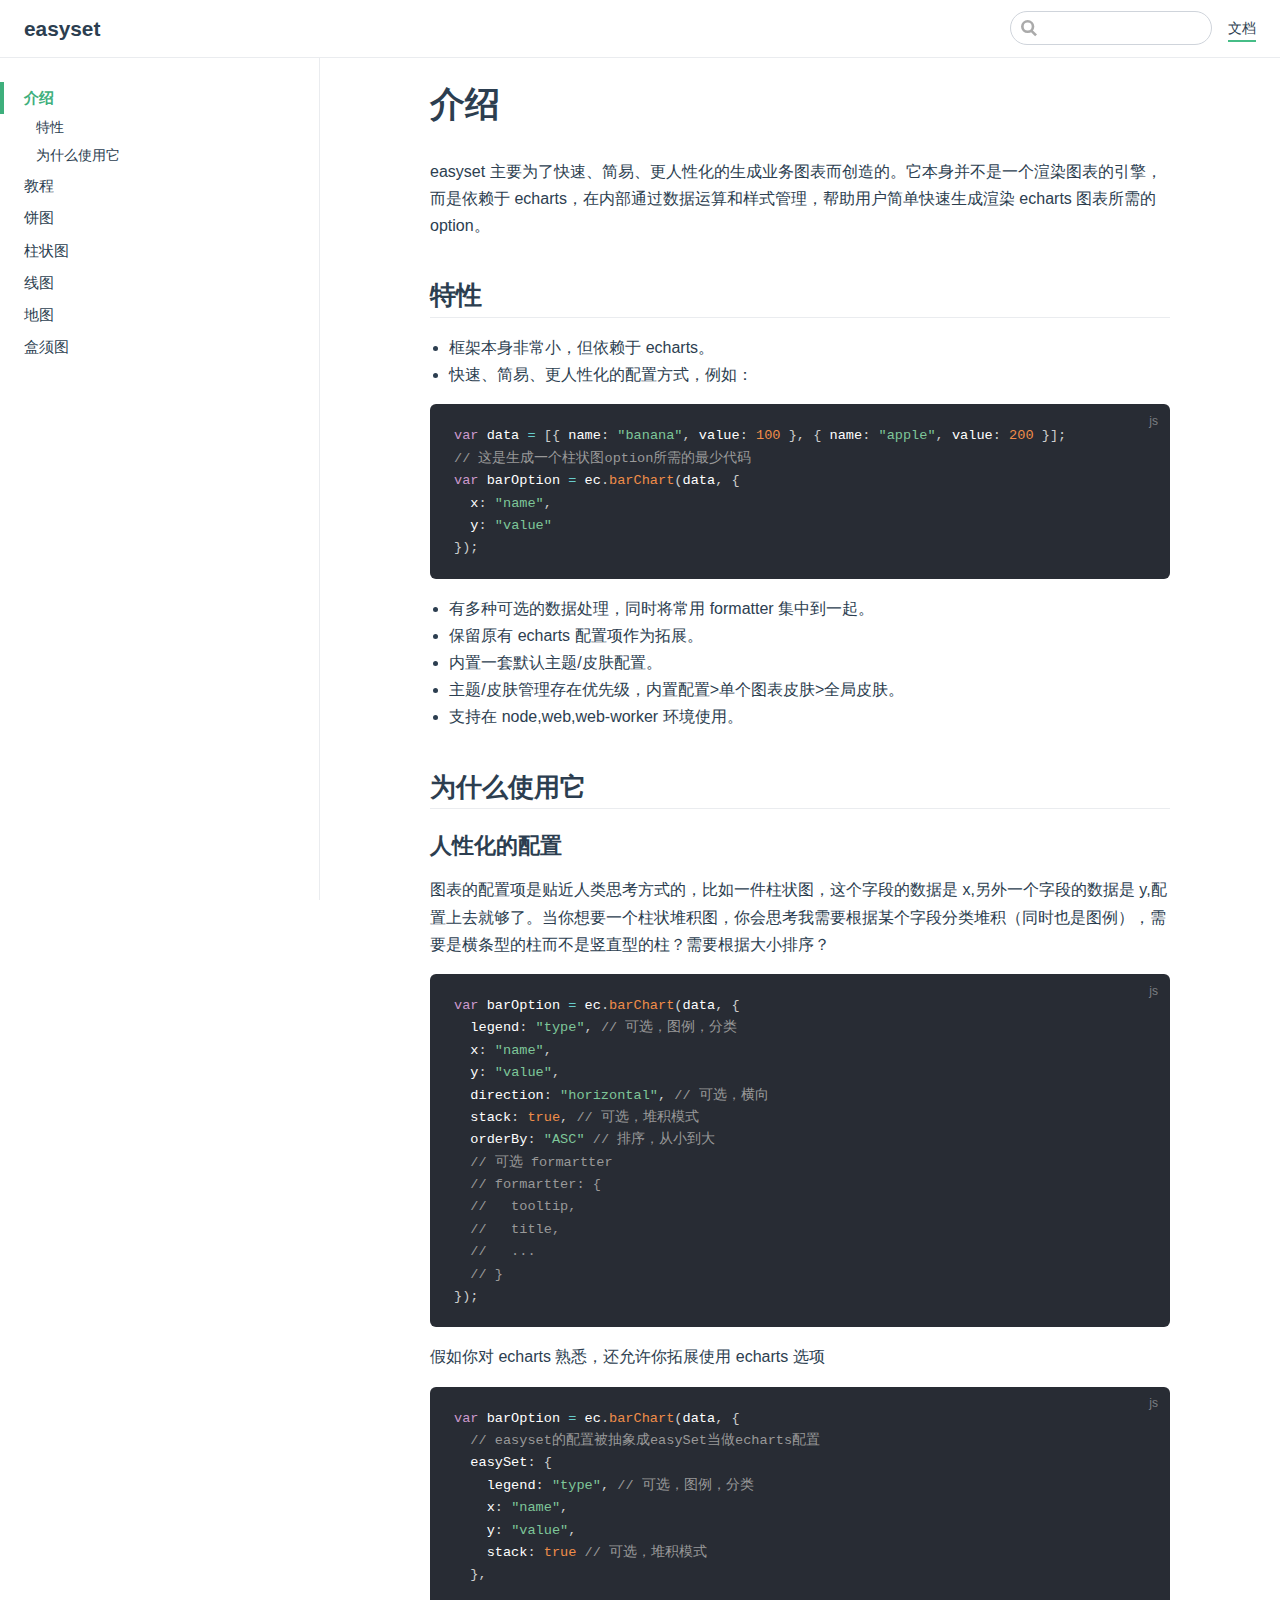
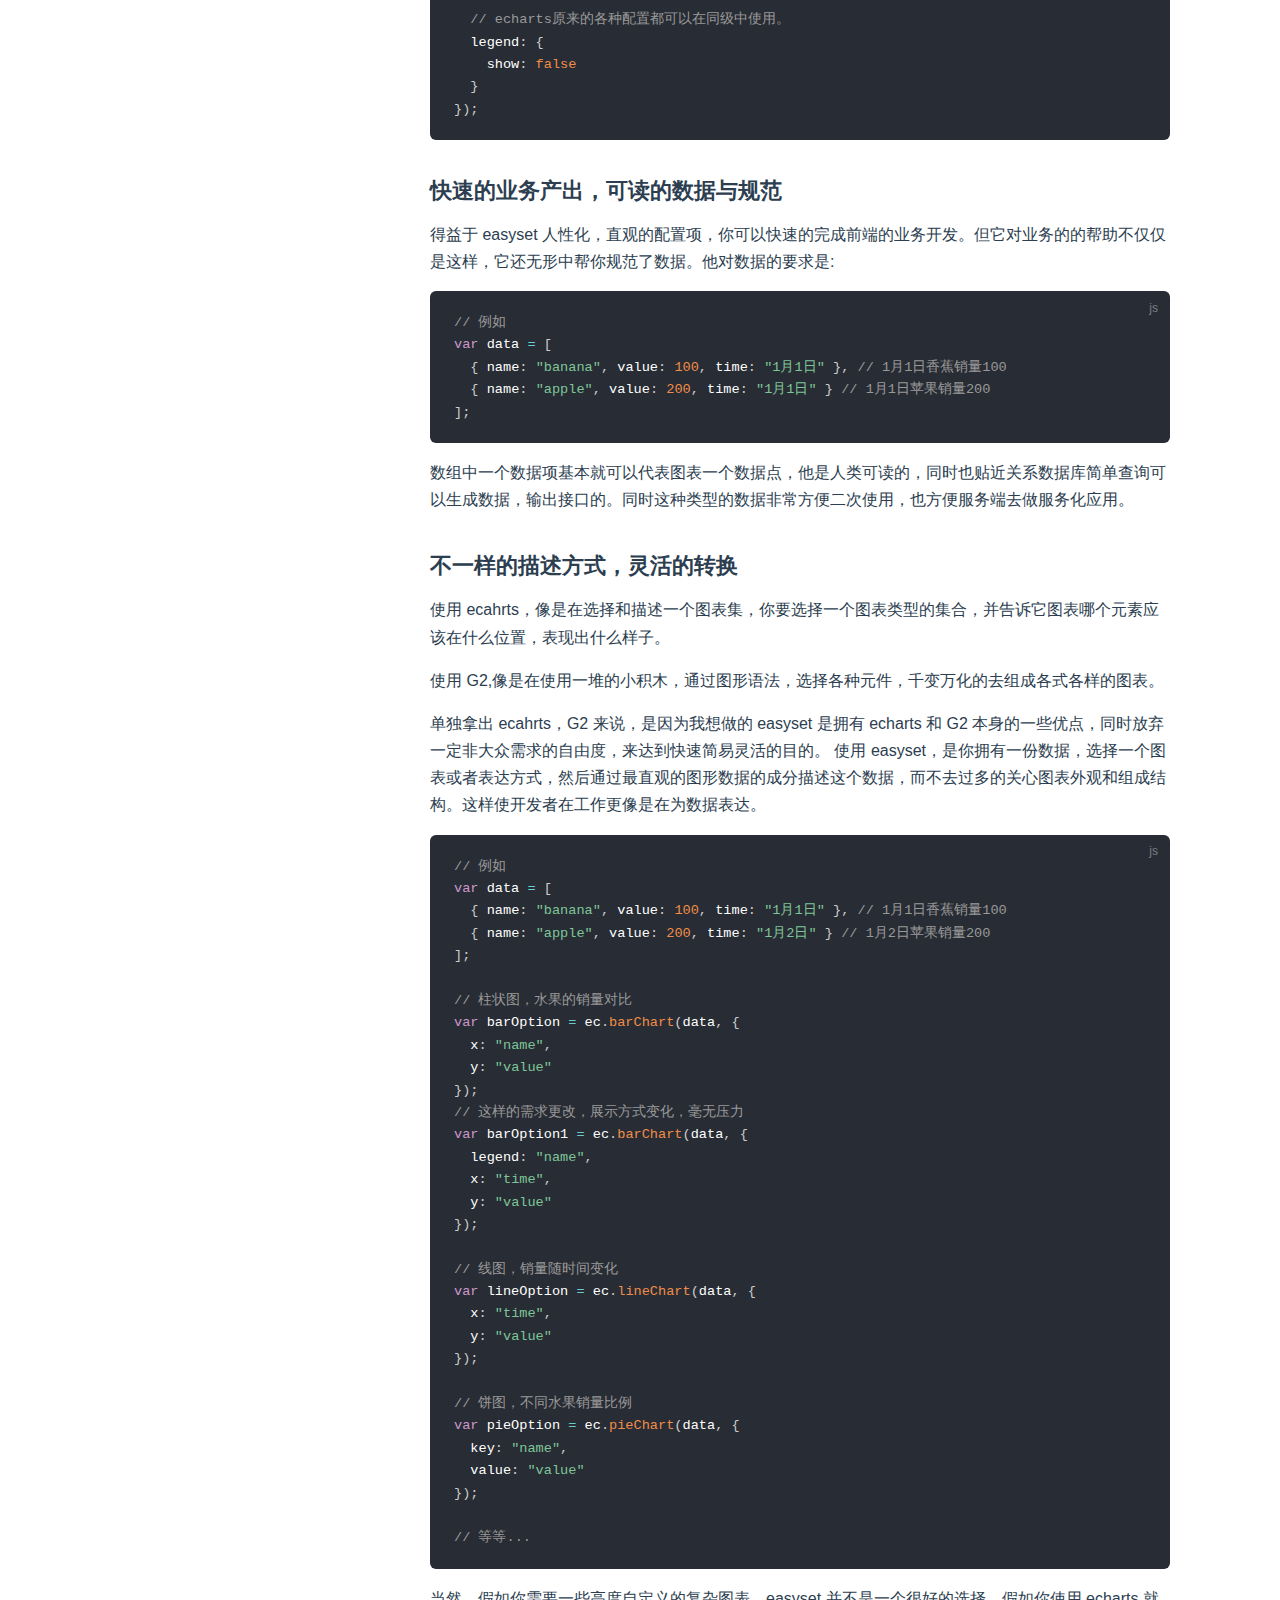
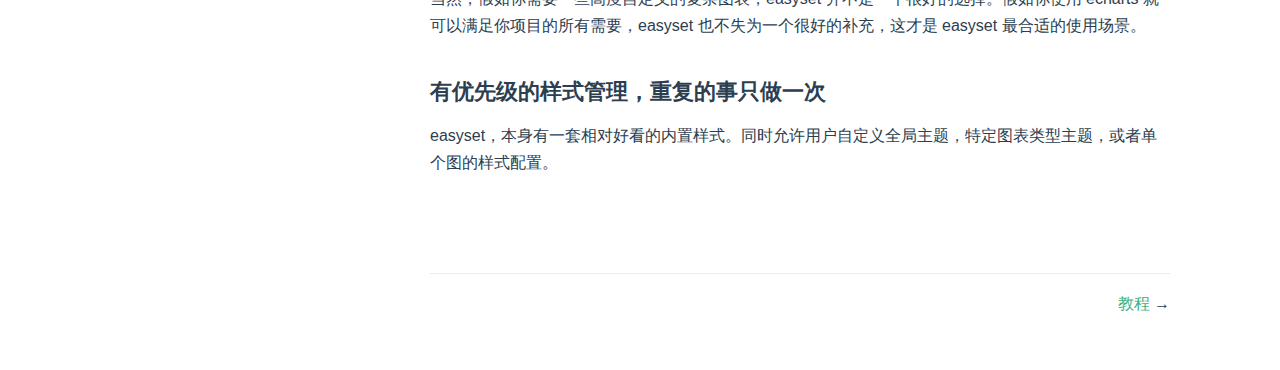
==== commit 10ed5236: "change porject name" ====
--- a/index.html
+++ b/index.html
@@ -3,30 +3,27 @@
   <head>
     <meta charset="utf-8">
     <meta name="viewport" content="width=device-width,initial-scale=1">
-    <title>介绍 | Easycharts</title>
+    <title>介绍 | easyset</title>
     <meta name="description" content="easySet for Echarts">
     
     
-    <link rel="preload" href="/assets/css/0.styles.08f4ff75.css" as="style"><link rel="preload" href="/assets/js/app.aa799384.js" as="script"><link rel="preload" href="/assets/js/10.1c32bbc3.js" as="script"><link rel="prefetch" href="/assets/js/1.1c1f1de8.js"><link rel="prefetch" href="/assets/js/11.4fe305c4.js"><link rel="prefetch" href="/assets/js/12.5432dc64.js"><link rel="prefetch" href="/assets/js/3.cd6e172c.js"><link rel="prefetch" href="/assets/js/4.ac787b4a.js"><link rel="prefetch" href="/assets/js/5.e1b2f4e1.js"><link rel="prefetch" href="/assets/js/6.464fba69.js"><link rel="prefetch" href="/assets/js/7.5b1417a9.js"><link rel="prefetch" href="/assets/js/8.7df79376.js"><link rel="prefetch" href="/assets/js/9.a86762c5.js">
+    <link rel="preload" href="/assets/css/0.styles.08f4ff75.css" as="style"><link rel="preload" href="/assets/js/app.6a272bf7.js" as="script"><link rel="preload" href="/assets/js/10.841f05b4.js" as="script"><link rel="prefetch" href="/assets/js/1.1c1f1de8.js"><link rel="prefetch" href="/assets/js/11.4fe305c4.js"><link rel="prefetch" href="/assets/js/12.5432dc64.js"><link rel="prefetch" href="/assets/js/3.cd6e172c.js"><link rel="prefetch" href="/assets/js/4.ac787b4a.js"><link rel="prefetch" href="/assets/js/5.e1b2f4e1.js"><link rel="prefetch" href="/assets/js/6.464fba69.js"><link rel="prefetch" href="/assets/js/7.5b1417a9.js"><link rel="prefetch" href="/assets/js/8.7df79376.js"><link rel="prefetch" href="/assets/js/9.38fa5ad1.js">
     <link rel="stylesheet" href="/assets/css/0.styles.08f4ff75.css">
   </head>
   <body>
-    <div id="app" data-server-rendered="true"><div class="theme-container"><header class="navbar"><div class="sidebar-button"><svg xmlns="http://www.w3.org/2000/svg" aria-hidden="true" role="img" viewBox="0 0 448 512" class="icon"><path fill="currentColor" d="M436 124H12c-6.627 0-12-5.373-12-12V80c0-6.627 5.373-12 12-12h424c6.627 0 12 5.373 12 12v32c0 6.627-5.373 12-12 12zm0 160H12c-6.627 0-12-5.373-12-12v-32c0-6.627 5.373-12 12-12h424c6.627 0 12 5.373 12 12v32c0 6.627-5.373 12-12 12zm0 160H12c-6.627 0-12-5.373-12-12v-32c0-6.627 5.373-12 12-12h424c6.627 0 12 5.373 12 12v32c0 6.627-5.373 12-12 12z"></path></svg></div> <a href="/" class="home-link router-link-exact-active router-link-active"><!----> <span class="site-name">Easycharts</span></a> <div class="links" style="max-width:nullpx;"><div class="search-box"><input aria-label="Search" autocomplete="off" spellcheck="false" value=""> <!----></div> <nav class="nav-links can-hide"><div class="nav-item"><a href="/" class="nav-link router-link-exact-active router-link-active">文档</a></div> <!----></nav></div></header> <div class="sidebar-mask"></div> <div class="sidebar"><nav class="nav-links"><div class="nav-item"><a href="/" class="nav-link router-link-exact-active router-link-active">文档</a></div> <!----></nav>  <ul class="sidebar-links"><li><a href="/" class="active sidebar-link">介绍</a><ul class="sidebar-sub-headers"><li class="sidebar-sub-header"><a href="/#特性" class="sidebar-link">特性</a></li><li class="sidebar-sub-header"><a href="/#为什么使用它" class="sidebar-link">为什么使用它</a></li></ul></li><li><a href="/tutorial.html" class="sidebar-link">教程</a></li><li><a href="/charts/pie.html" class="sidebar-link">饼图</a></li><li><a href="/charts/bar.html" class="sidebar-link">柱状图</a></li><li><a href="/charts/line.html" class="sidebar-link">线图</a></li><li><a href="/charts/map.html" class="sidebar-link">地图</a></li><li><a href="/charts/boxplot.html" class="sidebar-link">盒须图</a></li></ul> </div> <div class="page"> <div class="content"><h1 id="介绍"><a href="#介绍" aria-hidden="true" class="header-anchor">#</a> 介绍</h1> <p>easycharts主要为了快速、简易、更人性化的生成业务图表而创造的。它本身并不是一个渲染图表的引擎，而是依赖于echarts，在内部通过数据运算和样式管理，帮助用户简单快速生成渲染echarts图表所需的option。</p> <h2 id="特性"><a href="#特性" aria-hidden="true" class="header-anchor">#</a> 特性</h2> <ul><li>框架本身非常小，但依赖于echarts。</li> <li>快速、简易、更人性化的配置方式，例如：</li></ul> <div class="language-javascript extra-class"><pre class="language-javascript"><code><span class="token keyword">var</span> data <span class="token operator">=</span> <span class="token punctuation">[</span>
-  <span class="token punctuation">{</span>name<span class="token punctuation">:</span> <span class="token string">&quot;banana&quot;</span><span class="token punctuation">,</span> value<span class="token punctuation">:</span> <span class="token number">100</span><span class="token punctuation">}</span><span class="token punctuation">,</span>
-  <span class="token punctuation">{</span>name<span class="token punctuation">:</span> <span class="token string">&quot;apple&quot;</span><span class="token punctuation">,</span> value<span class="token punctuation">:</span> <span class="token number">200</span><span class="token punctuation">}</span><span class="token punctuation">,</span>
-<span class="token punctuation">]</span><span class="token punctuation">;</span>
+    <div id="app" data-server-rendered="true"><div class="theme-container"><header class="navbar"><div class="sidebar-button"><svg xmlns="http://www.w3.org/2000/svg" aria-hidden="true" role="img" viewBox="0 0 448 512" class="icon"><path fill="currentColor" d="M436 124H12c-6.627 0-12-5.373-12-12V80c0-6.627 5.373-12 12-12h424c6.627 0 12 5.373 12 12v32c0 6.627-5.373 12-12 12zm0 160H12c-6.627 0-12-5.373-12-12v-32c0-6.627 5.373-12 12-12h424c6.627 0 12 5.373 12 12v32c0 6.627-5.373 12-12 12zm0 160H12c-6.627 0-12-5.373-12-12v-32c0-6.627 5.373-12 12-12h424c6.627 0 12 5.373 12 12v32c0 6.627-5.373 12-12 12z"></path></svg></div> <a href="/" class="home-link router-link-exact-active router-link-active"><!----> <span class="site-name">easyset</span></a> <div class="links" style="max-width:nullpx;"><div class="search-box"><input aria-label="Search" autocomplete="off" spellcheck="false" value=""> <!----></div> <nav class="nav-links can-hide"><div class="nav-item"><a href="/" class="nav-link router-link-exact-active router-link-active">文档</a></div> <!----></nav></div></header> <div class="sidebar-mask"></div> <div class="sidebar"><nav class="nav-links"><div class="nav-item"><a href="/" class="nav-link router-link-exact-active router-link-active">文档</a></div> <!----></nav>  <ul class="sidebar-links"><li><a href="/" class="active sidebar-link">介绍</a><ul class="sidebar-sub-headers"><li class="sidebar-sub-header"><a href="/#特性" class="sidebar-link">特性</a></li><li class="sidebar-sub-header"><a href="/#为什么使用它" class="sidebar-link">为什么使用它</a></li></ul></li><li><a href="/tutorial.html" class="sidebar-link">教程</a></li><li><a href="/charts/pie.html" class="sidebar-link">饼图</a></li><li><a href="/charts/bar.html" class="sidebar-link">柱状图</a></li><li><a href="/charts/line.html" class="sidebar-link">线图</a></li><li><a href="/charts/map.html" class="sidebar-link">地图</a></li><li><a href="/charts/boxplot.html" class="sidebar-link">盒须图</a></li></ul> </div> <div class="page"> <div class="content"><h1 id="介绍"><a href="#介绍" aria-hidden="true" class="header-anchor">#</a> 介绍</h1> <p>easyset 主要为了快速、简易、更人性化的生成业务图表而创造的。它本身并不是一个渲染图表的引擎，而是依赖于 echarts，在内部通过数据运算和样式管理，帮助用户简单快速生成渲染 echarts 图表所需的 option。</p> <h2 id="特性"><a href="#特性" aria-hidden="true" class="header-anchor">#</a> 特性</h2> <ul><li>框架本身非常小，但依赖于 echarts。</li> <li>快速、简易、更人性化的配置方式，例如：</li></ul> <div class="language-javascript extra-class"><pre class="language-javascript"><code><span class="token keyword">var</span> data <span class="token operator">=</span> <span class="token punctuation">[</span><span class="token punctuation">{</span> name<span class="token punctuation">:</span> <span class="token string">&quot;banana&quot;</span><span class="token punctuation">,</span> value<span class="token punctuation">:</span> <span class="token number">100</span> <span class="token punctuation">}</span><span class="token punctuation">,</span> <span class="token punctuation">{</span> name<span class="token punctuation">:</span> <span class="token string">&quot;apple&quot;</span><span class="token punctuation">,</span> value<span class="token punctuation">:</span> <span class="token number">200</span> <span class="token punctuation">}</span><span class="token punctuation">]</span><span class="token punctuation">;</span>
 <span class="token comment">// 这是生成一个柱状图option所需的最少代码</span>
-<span class="token keyword">var</span> barOption <span class="token operator">=</span> jc<span class="token punctuation">.</span><span class="token function">barChart</span><span class="token punctuation">(</span>data<span class="token punctuation">,</span> <span class="token punctuation">{</span>
+<span class="token keyword">var</span> barOption <span class="token operator">=</span> ec<span class="token punctuation">.</span><span class="token function">barChart</span><span class="token punctuation">(</span>data<span class="token punctuation">,</span> <span class="token punctuation">{</span>
   x<span class="token punctuation">:</span> <span class="token string">&quot;name&quot;</span><span class="token punctuation">,</span>
   y<span class="token punctuation">:</span> <span class="token string">&quot;value&quot;</span>
 <span class="token punctuation">}</span><span class="token punctuation">)</span><span class="token punctuation">;</span>
-</code></pre></div><ul><li>有多种可选的数据处理，同时将常用formatter集中到一起。</li> <li>保留原有echarts配置项作为拓展。</li> <li>内置一套默认主题/皮肤配置。</li> <li>主题/皮肤管理存在优先级，内置配置&gt;单个图表皮肤&gt;全局皮肤。</li> <li>支持在node,web,web-worker环境使用。</li></ul> <h2 id="为什么使用它"><a href="#为什么使用它" aria-hidden="true" class="header-anchor">#</a> 为什么使用它</h2> <h3 id="人性化的配置"><a href="#人性化的配置" aria-hidden="true" class="header-anchor">#</a> 人性化的配置</h3> <p>图表的配置项是贴近人类思考方式的，比如一件柱状图，这个字段的数据是x,另外一个字段的数据是y,配置上去就够了。当你想要一个柱状堆积图，你会思考我需要根据某个字段分类堆积（同时也是图例），需要是横条型的柱而不是竖直型的柱？需要根据大小排序？</p> <div class="language-javascript extra-class"><pre class="language-javascript"><code><span class="token keyword">var</span> barOption <span class="token operator">=</span> jc<span class="token punctuation">.</span><span class="token function">barChart</span><span class="token punctuation">(</span>data<span class="token punctuation">,</span> <span class="token punctuation">{</span>
+</code></pre></div><ul><li>有多种可选的数据处理，同时将常用 formatter 集中到一起。</li> <li>保留原有 echarts 配置项作为拓展。</li> <li>内置一套默认主题/皮肤配置。</li> <li>主题/皮肤管理存在优先级，内置配置&gt;单个图表皮肤&gt;全局皮肤。</li> <li>支持在 node,web,web-worker 环境使用。</li></ul> <h2 id="为什么使用它"><a href="#为什么使用它" aria-hidden="true" class="header-anchor">#</a> 为什么使用它</h2> <h3 id="人性化的配置"><a href="#人性化的配置" aria-hidden="true" class="header-anchor">#</a> 人性化的配置</h3> <p>图表的配置项是贴近人类思考方式的，比如一件柱状图，这个字段的数据是 x,另外一个字段的数据是 y,配置上去就够了。当你想要一个柱状堆积图，你会思考我需要根据某个字段分类堆积（同时也是图例），需要是横条型的柱而不是竖直型的柱？需要根据大小排序？</p> <div class="language-javascript extra-class"><pre class="language-javascript"><code><span class="token keyword">var</span> barOption <span class="token operator">=</span> ec<span class="token punctuation">.</span><span class="token function">barChart</span><span class="token punctuation">(</span>data<span class="token punctuation">,</span> <span class="token punctuation">{</span>
   legend<span class="token punctuation">:</span> <span class="token string">&quot;type&quot;</span><span class="token punctuation">,</span> <span class="token comment">// 可选，图例，分类</span>
   x<span class="token punctuation">:</span> <span class="token string">&quot;name&quot;</span><span class="token punctuation">,</span>
   y<span class="token punctuation">:</span> <span class="token string">&quot;value&quot;</span><span class="token punctuation">,</span>
-  direction<span class="token punctuation">:</span> <span class="token string">'horizontal'</span><span class="token punctuation">,</span> <span class="token comment">// 可选，横向</span>
+  direction<span class="token punctuation">:</span> <span class="token string">&quot;horizontal&quot;</span><span class="token punctuation">,</span> <span class="token comment">// 可选，横向</span>
   stack<span class="token punctuation">:</span> <span class="token boolean">true</span><span class="token punctuation">,</span> <span class="token comment">// 可选，堆积模式</span>
-  orderBy<span class="token punctuation">:</span> <span class="token string">&quot;ASC&quot;</span><span class="token punctuation">,</span> <span class="token comment">// 排序，从小到大</span>
+  orderBy<span class="token punctuation">:</span> <span class="token string">&quot;ASC&quot;</span> <span class="token comment">// 排序，从小到大</span>
   <span class="token comment">// 可选 formartter</span>
   <span class="token comment">// formartter: {</span>
   <span class="token comment">//   tooltip,</span>
@@ -34,13 +31,13 @@
   <span class="token comment">//   ...</span>
   <span class="token comment">// }</span>
 <span class="token punctuation">}</span><span class="token punctuation">)</span><span class="token punctuation">;</span>
-</code></pre></div><p>假如你对echarts熟悉，还允许你拓展使用echarts选项</p> <div class="language-javascript extra-class"><pre class="language-javascript"><code><span class="token keyword">var</span> barOption <span class="token operator">=</span> jc<span class="token punctuation">.</span><span class="token function">barChart</span><span class="token punctuation">(</span>data<span class="token punctuation">,</span> <span class="token punctuation">{</span>
-  <span class="token comment">// easycharts的配置被抽象成easySet当做echarts配置</span>
+</code></pre></div><p>假如你对 echarts 熟悉，还允许你拓展使用 echarts 选项</p> <div class="language-javascript extra-class"><pre class="language-javascript"><code><span class="token keyword">var</span> barOption <span class="token operator">=</span> ec<span class="token punctuation">.</span><span class="token function">barChart</span><span class="token punctuation">(</span>data<span class="token punctuation">,</span> <span class="token punctuation">{</span>
+  <span class="token comment">// easyset的配置被抽象成easySet当做echarts配置</span>
   easySet<span class="token punctuation">:</span> <span class="token punctuation">{</span>
     legend<span class="token punctuation">:</span> <span class="token string">&quot;type&quot;</span><span class="token punctuation">,</span> <span class="token comment">// 可选，图例，分类</span>
     x<span class="token punctuation">:</span> <span class="token string">&quot;name&quot;</span><span class="token punctuation">,</span>
     y<span class="token punctuation">:</span> <span class="token string">&quot;value&quot;</span><span class="token punctuation">,</span>
-    stack<span class="token punctuation">:</span> <span class="token boolean">true</span><span class="token punctuation">,</span> <span class="token comment">// 可选，堆积模式</span>
+    stack<span class="token punctuation">:</span> <span class="token boolean">true</span> <span class="token comment">// 可选，堆积模式</span>
   <span class="token punctuation">}</span><span class="token punctuation">,</span>
 
   <span class="token comment">// echarts原来的各种配置都可以在同级中使用。</span>
@@ -48,49 +45,48 @@
     show<span class="token punctuation">:</span> <span class="token boolean">false</span>
   <span class="token punctuation">}</span>
 <span class="token punctuation">}</span><span class="token punctuation">)</span><span class="token punctuation">;</span>
-</code></pre></div><h3 id="快速的业务产出，可读的数据与规范"><a href="#快速的业务产出，可读的数据与规范" aria-hidden="true" class="header-anchor">#</a> 快速的业务产出，可读的数据与规范</h3> <p>得益于easycharts人性化，直观的配置项，你可以快速的完成前端的业务开发。但它对业务的的帮助不仅仅是这样，它还无形中帮你规范了数据。他对数据的要求是:</p> <div class="language-javascript extra-class"><pre class="language-javascript"><code><span class="token comment">// 例如</span>
+</code></pre></div><h3 id="快速的业务产出，可读的数据与规范"><a href="#快速的业务产出，可读的数据与规范" aria-hidden="true" class="header-anchor">#</a> 快速的业务产出，可读的数据与规范</h3> <p>得益于 easyset 人性化，直观的配置项，你可以快速的完成前端的业务开发。但它对业务的的帮助不仅仅是这样，它还无形中帮你规范了数据。他对数据的要求是:</p> <div class="language-javascript extra-class"><pre class="language-javascript"><code><span class="token comment">// 例如</span>
 <span class="token keyword">var</span> data <span class="token operator">=</span> <span class="token punctuation">[</span>
-  <span class="token punctuation">{</span>name<span class="token punctuation">:</span> <span class="token string">&quot;banana&quot;</span><span class="token punctuation">,</span> value<span class="token punctuation">:</span> <span class="token number">100</span><span class="token punctuation">,</span> time<span class="token punctuation">:</span> <span class="token string">&quot;1月1日&quot;</span><span class="token punctuation">}</span><span class="token punctuation">,</span>  <span class="token comment">// 1月1日香蕉销量100</span>
-  <span class="token punctuation">{</span>name<span class="token punctuation">:</span> <span class="token string">&quot;apple&quot;</span><span class="token punctuation">,</span> value<span class="token punctuation">:</span> <span class="token number">200</span><span class="token punctuation">,</span> time<span class="token punctuation">:</span> <span class="token string">&quot;1月1日&quot;</span><span class="token punctuation">}</span><span class="token punctuation">,</span> <span class="token comment">// 1月1日苹果销量200</span>
+  <span class="token punctuation">{</span> name<span class="token punctuation">:</span> <span class="token string">&quot;banana&quot;</span><span class="token punctuation">,</span> value<span class="token punctuation">:</span> <span class="token number">100</span><span class="token punctuation">,</span> time<span class="token punctuation">:</span> <span class="token string">&quot;1月1日&quot;</span> <span class="token punctuation">}</span><span class="token punctuation">,</span> <span class="token comment">// 1月1日香蕉销量100</span>
+  <span class="token punctuation">{</span> name<span class="token punctuation">:</span> <span class="token string">&quot;apple&quot;</span><span class="token punctuation">,</span> value<span class="token punctuation">:</span> <span class="token number">200</span><span class="token punctuation">,</span> time<span class="token punctuation">:</span> <span class="token string">&quot;1月1日&quot;</span> <span class="token punctuation">}</span> <span class="token comment">// 1月1日苹果销量200</span>
 <span class="token punctuation">]</span><span class="token punctuation">;</span>
-</code></pre></div><p>数组中一个数据项基本就可以代表图表一个数据点，他是人类可读的，同时也贴近关系数据库简单查询可以生成数据，输出接口的。同时这种类型的数据非常方便二次使用，也方便服务端去做服务化应用。</p> <h3 id="不一样的描述方式，灵活的转换"><a href="#不一样的描述方式，灵活的转换" aria-hidden="true" class="header-anchor">#</a> 不一样的描述方式，灵活的转换</h3> <p>使用ecahrts，像是在选择和描述一个图表集，你要选择一个图表类型的集合，并告诉它图表哪个元素应该在什么位置，表现出什么样子。</p> <p>使用G2,像是在使用一堆的小积木，通过图形语法，选择各种元件，千变万化的去组成各式各样的图表。</p> <p>单独拿出ecahrts，G2来说，是因为我想做的easycharts是拥有echarts和G2本身的一些优点，同时放弃一定非大众需求的自由度，来达到快速简易灵活的目的。
-使用easycharts，是你拥有一份数据，选择一个图表或者表达方式，然后通过最直观的图形数据的成分描述这个数据，而不去过多的关心图表外观和组成结构。这样使开发者在工作更像是在为数据表达。</p> <div class="language-javascript extra-class"><pre class="language-javascript"><code><span class="token comment">// 例如</span>
+</code></pre></div><p>数组中一个数据项基本就可以代表图表一个数据点，他是人类可读的，同时也贴近关系数据库简单查询可以生成数据，输出接口的。同时这种类型的数据非常方便二次使用，也方便服务端去做服务化应用。</p> <h3 id="不一样的描述方式，灵活的转换"><a href="#不一样的描述方式，灵活的转换" aria-hidden="true" class="header-anchor">#</a> 不一样的描述方式，灵活的转换</h3> <p>使用 ecahrts，像是在选择和描述一个图表集，你要选择一个图表类型的集合，并告诉它图表哪个元素应该在什么位置，表现出什么样子。</p> <p>使用 G2,像是在使用一堆的小积木，通过图形语法，选择各种元件，千变万化的去组成各式各样的图表。</p> <p>单独拿出 ecahrts，G2 来说，是因为我想做的 easyset 是拥有 echarts 和 G2 本身的一些优点，同时放弃一定非大众需求的自由度，来达到快速简易灵活的目的。
+使用 easyset，是你拥有一份数据，选择一个图表或者表达方式，然后通过最直观的图形数据的成分描述这个数据，而不去过多的关心图表外观和组成结构。这样使开发者在工作更像是在为数据表达。</p> <div class="language-javascript extra-class"><pre class="language-javascript"><code><span class="token comment">// 例如</span>
 <span class="token keyword">var</span> data <span class="token operator">=</span> <span class="token punctuation">[</span>
-  <span class="token punctuation">{</span>name<span class="token punctuation">:</span> <span class="token string">&quot;banana&quot;</span><span class="token punctuation">,</span> value<span class="token punctuation">:</span> <span class="token number">100</span><span class="token punctuation">,</span> time<span class="token punctuation">:</span> <span class="token string">&quot;1月1日&quot;</span><span class="token punctuation">}</span><span class="token punctuation">,</span>  <span class="token comment">// 1月1日香蕉销量100</span>
-  <span class="token punctuation">{</span>name<span class="token punctuation">:</span> <span class="token string">&quot;apple&quot;</span><span class="token punctuation">,</span> value<span class="token punctuation">:</span> <span class="token number">200</span><span class="token punctuation">,</span> time<span class="token punctuation">:</span> <span class="token string">&quot;1月2日&quot;</span><span class="token punctuation">}</span><span class="token punctuation">,</span> <span class="token comment">// 1月2日苹果销量200</span>
+  <span class="token punctuation">{</span> name<span class="token punctuation">:</span> <span class="token string">&quot;banana&quot;</span><span class="token punctuation">,</span> value<span class="token punctuation">:</span> <span class="token number">100</span><span class="token punctuation">,</span> time<span class="token punctuation">:</span> <span class="token string">&quot;1月1日&quot;</span> <span class="token punctuation">}</span><span class="token punctuation">,</span> <span class="token comment">// 1月1日香蕉销量100</span>
+  <span class="token punctuation">{</span> name<span class="token punctuation">:</span> <span class="token string">&quot;apple&quot;</span><span class="token punctuation">,</span> value<span class="token punctuation">:</span> <span class="token number">200</span><span class="token punctuation">,</span> time<span class="token punctuation">:</span> <span class="token string">&quot;1月2日&quot;</span> <span class="token punctuation">}</span> <span class="token comment">// 1月2日苹果销量200</span>
 <span class="token punctuation">]</span><span class="token punctuation">;</span>
 
 <span class="token comment">// 柱状图，水果的销量对比</span>
-<span class="token keyword">var</span> barOption <span class="token operator">=</span> jc<span class="token punctuation">.</span><span class="token function">barChart</span><span class="token punctuation">(</span>data<span class="token punctuation">,</span> <span class="token punctuation">{</span>
+<span class="token keyword">var</span> barOption <span class="token operator">=</span> ec<span class="token punctuation">.</span><span class="token function">barChart</span><span class="token punctuation">(</span>data<span class="token punctuation">,</span> <span class="token punctuation">{</span>
   x<span class="token punctuation">:</span> <span class="token string">&quot;name&quot;</span><span class="token punctuation">,</span>
   y<span class="token punctuation">:</span> <span class="token string">&quot;value&quot;</span>
 <span class="token punctuation">}</span><span class="token punctuation">)</span><span class="token punctuation">;</span>
 <span class="token comment">// 这样的需求更改，展示方式变化，毫无压力</span>
-<span class="token keyword">var</span> barOption1 <span class="token operator">=</span> jc<span class="token punctuation">.</span><span class="token function">barChart</span><span class="token punctuation">(</span>data<span class="token punctuation">,</span> <span class="token punctuation">{</span>
+<span class="token keyword">var</span> barOption1 <span class="token operator">=</span> ec<span class="token punctuation">.</span><span class="token function">barChart</span><span class="token punctuation">(</span>data<span class="token punctuation">,</span> <span class="token punctuation">{</span>
   legend<span class="token punctuation">:</span> <span class="token string">&quot;name&quot;</span><span class="token punctuation">,</span>
   x<span class="token punctuation">:</span> <span class="token string">&quot;time&quot;</span><span class="token punctuation">,</span>
   y<span class="token punctuation">:</span> <span class="token string">&quot;value&quot;</span>
 <span class="token punctuation">}</span><span class="token punctuation">)</span><span class="token punctuation">;</span>
 
 <span class="token comment">// 线图，销量随时间变化</span>
-<span class="token keyword">var</span> lineOption <span class="token operator">=</span> jc<span class="token punctuation">.</span><span class="token function">lineChart</span><span class="token punctuation">(</span>data<span class="token punctuation">,</span> <span class="token punctuation">{</span>
+<span class="token keyword">var</span> lineOption <span class="token operator">=</span> ec<span class="token punctuation">.</span><span class="token function">lineChart</span><span class="token punctuation">(</span>data<span class="token punctuation">,</span> <span class="token punctuation">{</span>
   x<span class="token punctuation">:</span> <span class="token string">&quot;time&quot;</span><span class="token punctuation">,</span>
   y<span class="token punctuation">:</span> <span class="token string">&quot;value&quot;</span>
 <span class="token punctuation">}</span><span class="token punctuation">)</span><span class="token punctuation">;</span>
 
 <span class="token comment">// 饼图，不同水果销量比例</span>
-<span class="token keyword">var</span> pieOption <span class="token operator">=</span> jc<span class="token punctuation">.</span><span class="token function">pieChart</span><span class="token punctuation">(</span>data<span class="token punctuation">,</span> <span class="token punctuation">{</span>
+<span class="token keyword">var</span> pieOption <span class="token operator">=</span> ec<span class="token punctuation">.</span><span class="token function">pieChart</span><span class="token punctuation">(</span>data<span class="token punctuation">,</span> <span class="token punctuation">{</span>
   key<span class="token punctuation">:</span> <span class="token string">&quot;name&quot;</span><span class="token punctuation">,</span>
   value<span class="token punctuation">:</span> <span class="token string">&quot;value&quot;</span>
 <span class="token punctuation">}</span><span class="token punctuation">)</span><span class="token punctuation">;</span>
 
 <span class="token comment">// 等等...</span>
-
-</code></pre></div><p>当然，假如你需要一些高度自定义的复杂图表，easycharts并不是一个很好的选择。假如你使用echarts就可以满足你项目的所有需要，easycharts也不失为一个很好的补充，这才是easycharts最合适的使用场景。</p> <h3 id="有优先级的样式管理，重复的事只做一次"><a href="#有优先级的样式管理，重复的事只做一次" aria-hidden="true" class="header-anchor">#</a> 有优先级的样式管理，重复的事只做一次</h3> <p>easycharts，本身有一套相对好看的内置样式。同时允许用户自定义全局主题，特定图表类型主题，或者单个图的样式配置。</p></div> <div class="page-edit"><!----> <!----></div> <div class="page-nav"><p class="inner"><!----> <span class="next"><a href="/tutorial.html">
+</code></pre></div><p>当然，假如你需要一些高度自定义的复杂图表，easyset 并不是一个很好的选择。假如你使用 echarts 就可以满足你项目的所有需要，easyset 也不失为一个很好的补充，这才是 easyset 最合适的使用场景。</p> <h3 id="有优先级的样式管理，重复的事只做一次"><a href="#有优先级的样式管理，重复的事只做一次" aria-hidden="true" class="header-anchor">#</a> 有优先级的样式管理，重复的事只做一次</h3> <p>easyset，本身有一套相对好看的内置样式。同时允许用户自定义全局主题，特定图表类型主题，或者单个图的样式配置。</p></div> <div class="page-edit"><!----> <!----></div> <div class="page-nav"><p class="inner"><!----> <span class="next"><a href="/tutorial.html">
           教程
         </a>
         →
       </span></p></div> </div> <!----></div></div>
-    <script src="/assets/js/app.aa799384.js" defer></script><script src="/assets/js/10.1c32bbc3.js" defer></script>
+    <script src="/assets/js/app.6a272bf7.js" defer></script><script src="/assets/js/10.841f05b4.js" defer></script>
   </body>
 </html>
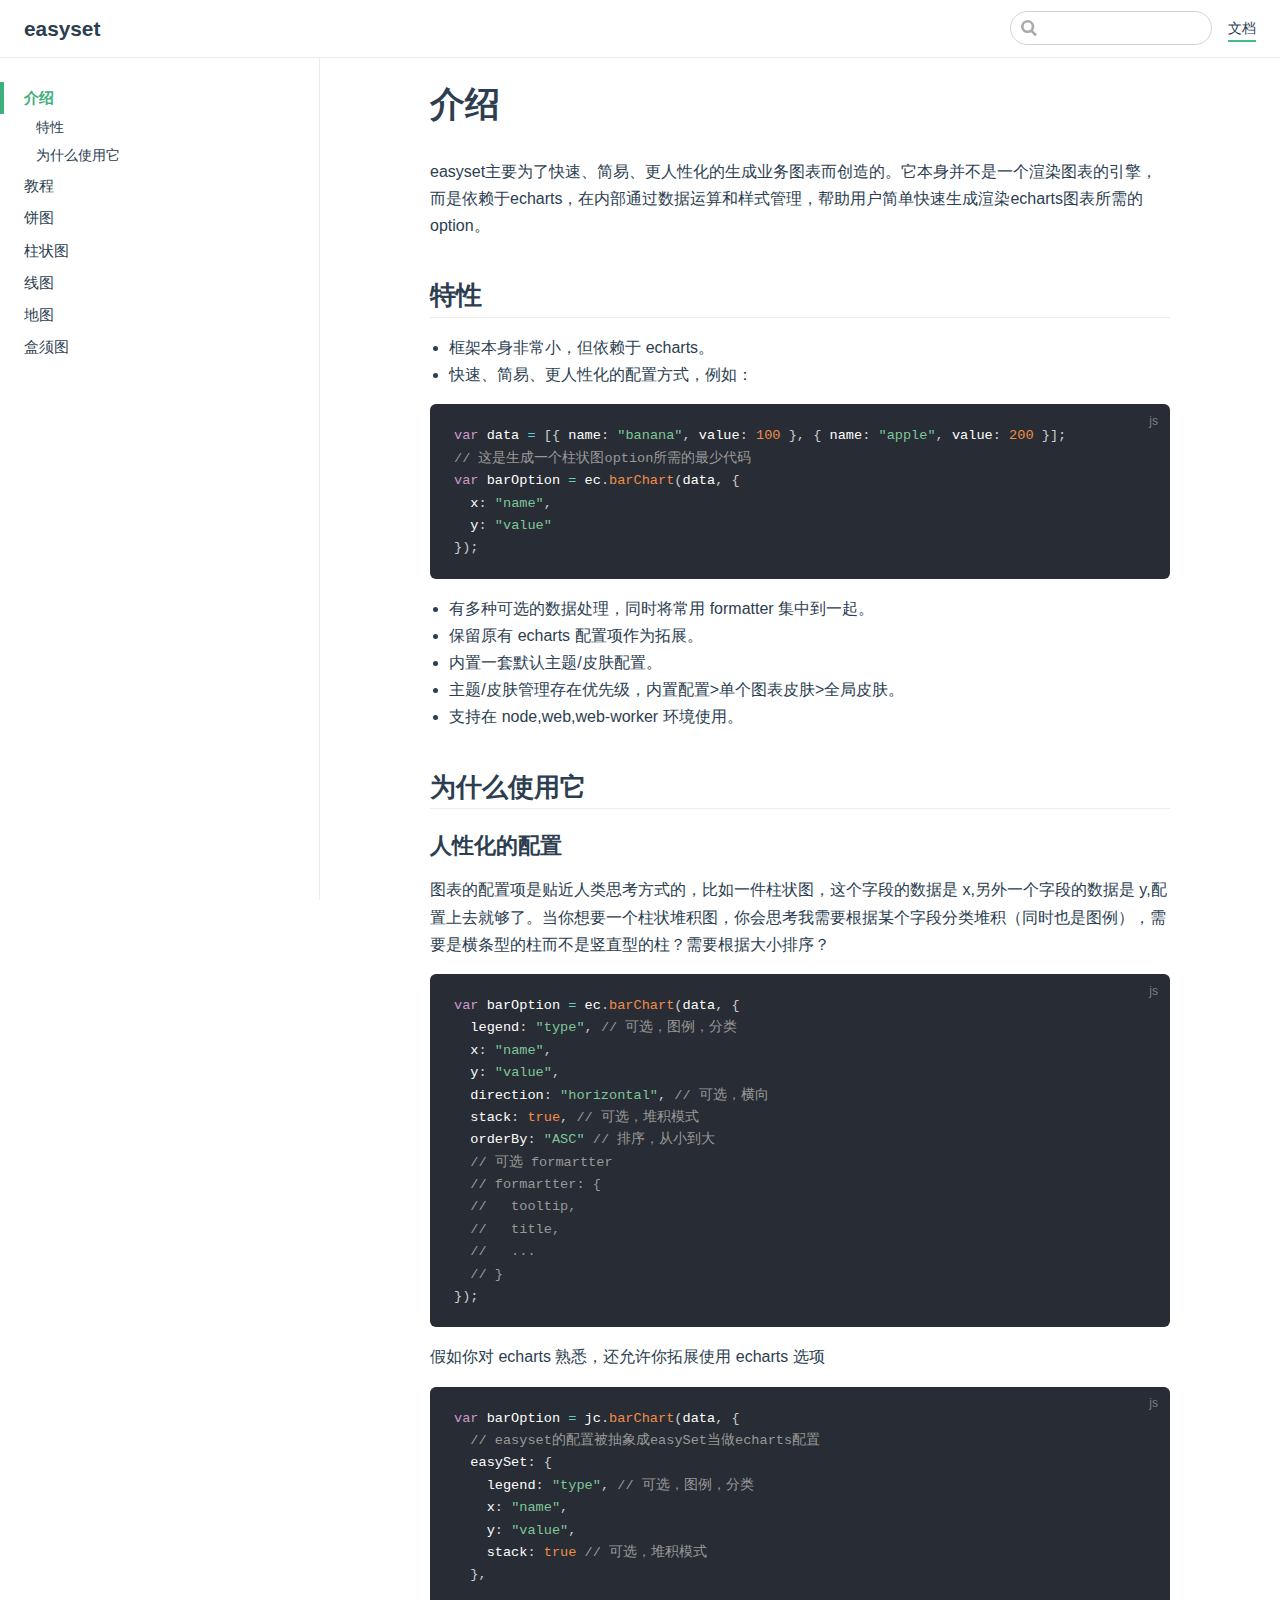
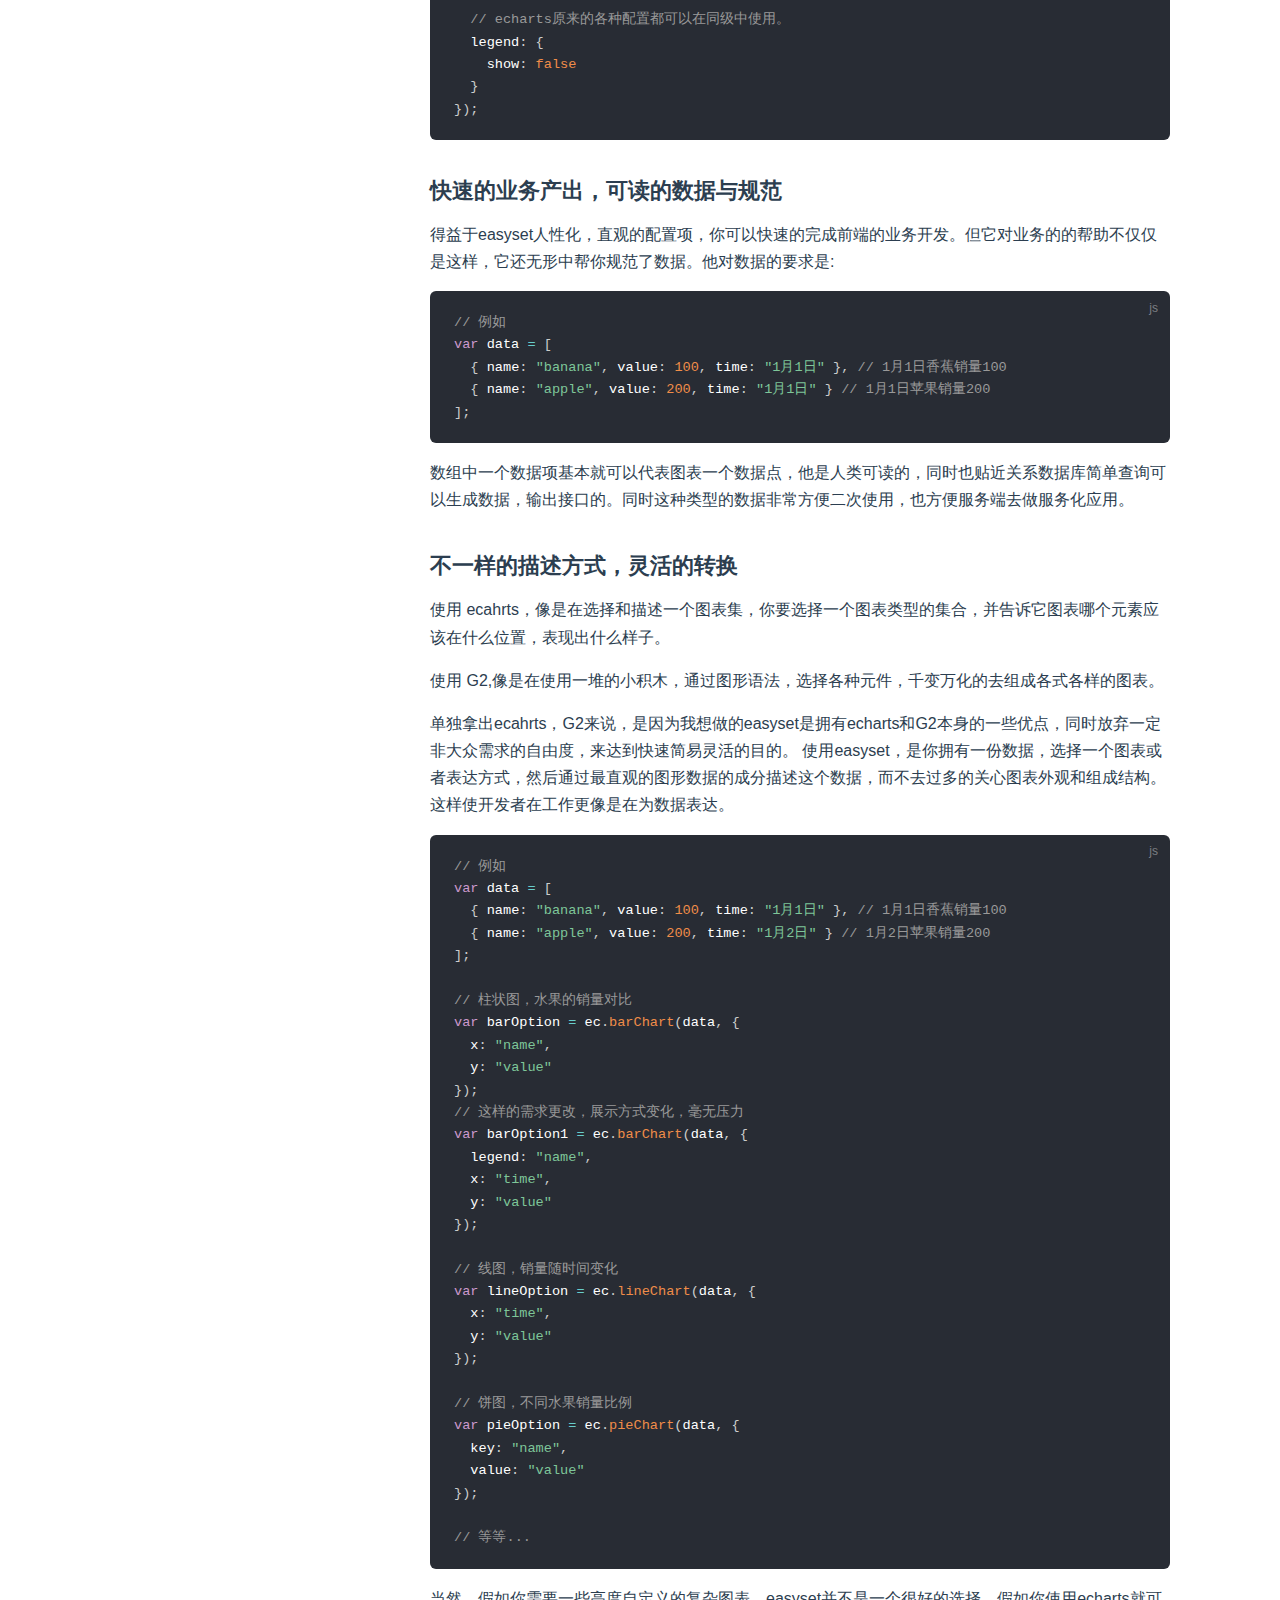
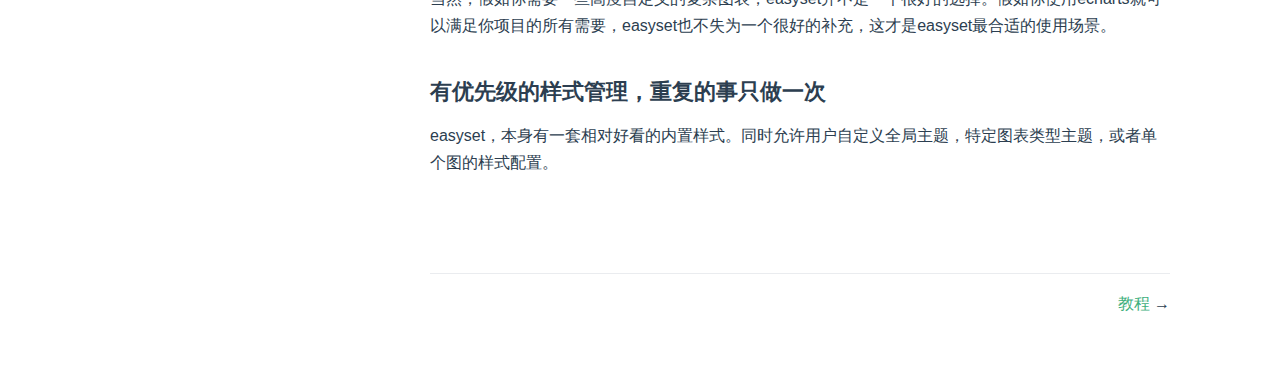
==== commit 4533ee7a: "add adsense" ====
--- a/index.html
+++ b/index.html
@@ -5,13 +5,17 @@
     <meta name="viewport" content="width=device-width,initial-scale=1">
     <title>介绍 | easyset</title>
     <meta name="description" content="easySet for Echarts">
+    <script async="true" src="https://pagead2.googlesyndication.com/pagead/js/adsbygoogle.js"></script>
+  <script>(adsbygoogle = window.adsbygoogle || []).push({
+			google_ad_client: "ca-pub-2747362703566068",
+			enable_page_level_ads: true
+		});</script>
     
-    
-    <link rel="preload" href="/assets/css/0.styles.08f4ff75.css" as="style"><link rel="preload" href="/assets/js/app.6a272bf7.js" as="script"><link rel="preload" href="/assets/js/10.841f05b4.js" as="script"><link rel="prefetch" href="/assets/js/1.1c1f1de8.js"><link rel="prefetch" href="/assets/js/11.4fe305c4.js"><link rel="prefetch" href="/assets/js/12.5432dc64.js"><link rel="prefetch" href="/assets/js/3.cd6e172c.js"><link rel="prefetch" href="/assets/js/4.ac787b4a.js"><link rel="prefetch" href="/assets/js/5.e1b2f4e1.js"><link rel="prefetch" href="/assets/js/6.464fba69.js"><link rel="prefetch" href="/assets/js/7.5b1417a9.js"><link rel="prefetch" href="/assets/js/8.7df79376.js"><link rel="prefetch" href="/assets/js/9.38fa5ad1.js">
-    <link rel="stylesheet" href="/assets/css/0.styles.08f4ff75.css">
+    <link rel="preload" href="/assets/css/0.styles.ceae866c.css" as="style"><link rel="preload" href="/assets/js/app.a60f45da.js" as="script"><link rel="preload" href="/assets/js/10.5be38276.js" as="script"><link rel="prefetch" href="/assets/js/1.9c1386fc.js"><link rel="prefetch" href="/assets/js/11.b4374c9f.js"><link rel="prefetch" href="/assets/js/12.1a91833a.js"><link rel="prefetch" href="/assets/js/3.e3d7c338.js"><link rel="prefetch" href="/assets/js/4.29e8b675.js"><link rel="prefetch" href="/assets/js/5.5952dfe2.js"><link rel="prefetch" href="/assets/js/6.0a595c06.js"><link rel="prefetch" href="/assets/js/7.11a9c4de.js"><link rel="prefetch" href="/assets/js/8.97b43220.js"><link rel="prefetch" href="/assets/js/9.feb4c9e6.js">
+    <link rel="stylesheet" href="/assets/css/0.styles.ceae866c.css">
   </head>
   <body>
-    <div id="app" data-server-rendered="true"><div class="theme-container"><header class="navbar"><div class="sidebar-button"><svg xmlns="http://www.w3.org/2000/svg" aria-hidden="true" role="img" viewBox="0 0 448 512" class="icon"><path fill="currentColor" d="M436 124H12c-6.627 0-12-5.373-12-12V80c0-6.627 5.373-12 12-12h424c6.627 0 12 5.373 12 12v32c0 6.627-5.373 12-12 12zm0 160H12c-6.627 0-12-5.373-12-12v-32c0-6.627 5.373-12 12-12h424c6.627 0 12 5.373 12 12v32c0 6.627-5.373 12-12 12zm0 160H12c-6.627 0-12-5.373-12-12v-32c0-6.627 5.373-12 12-12h424c6.627 0 12 5.373 12 12v32c0 6.627-5.373 12-12 12z"></path></svg></div> <a href="/" class="home-link router-link-exact-active router-link-active"><!----> <span class="site-name">easyset</span></a> <div class="links" style="max-width:nullpx;"><div class="search-box"><input aria-label="Search" autocomplete="off" spellcheck="false" value=""> <!----></div> <nav class="nav-links can-hide"><div class="nav-item"><a href="/" class="nav-link router-link-exact-active router-link-active">文档</a></div> <!----></nav></div></header> <div class="sidebar-mask"></div> <div class="sidebar"><nav class="nav-links"><div class="nav-item"><a href="/" class="nav-link router-link-exact-active router-link-active">文档</a></div> <!----></nav>  <ul class="sidebar-links"><li><a href="/" class="active sidebar-link">介绍</a><ul class="sidebar-sub-headers"><li class="sidebar-sub-header"><a href="/#特性" class="sidebar-link">特性</a></li><li class="sidebar-sub-header"><a href="/#为什么使用它" class="sidebar-link">为什么使用它</a></li></ul></li><li><a href="/tutorial.html" class="sidebar-link">教程</a></li><li><a href="/charts/pie.html" class="sidebar-link">饼图</a></li><li><a href="/charts/bar.html" class="sidebar-link">柱状图</a></li><li><a href="/charts/line.html" class="sidebar-link">线图</a></li><li><a href="/charts/map.html" class="sidebar-link">地图</a></li><li><a href="/charts/boxplot.html" class="sidebar-link">盒须图</a></li></ul> </div> <div class="page"> <div class="content"><h1 id="介绍"><a href="#介绍" aria-hidden="true" class="header-anchor">#</a> 介绍</h1> <p>easyset 主要为了快速、简易、更人性化的生成业务图表而创造的。它本身并不是一个渲染图表的引擎，而是依赖于 echarts，在内部通过数据运算和样式管理，帮助用户简单快速生成渲染 echarts 图表所需的 option。</p> <h2 id="特性"><a href="#特性" aria-hidden="true" class="header-anchor">#</a> 特性</h2> <ul><li>框架本身非常小，但依赖于 echarts。</li> <li>快速、简易、更人性化的配置方式，例如：</li></ul> <div class="language-javascript extra-class"><pre class="language-javascript"><code><span class="token keyword">var</span> data <span class="token operator">=</span> <span class="token punctuation">[</span><span class="token punctuation">{</span> name<span class="token punctuation">:</span> <span class="token string">&quot;banana&quot;</span><span class="token punctuation">,</span> value<span class="token punctuation">:</span> <span class="token number">100</span> <span class="token punctuation">}</span><span class="token punctuation">,</span> <span class="token punctuation">{</span> name<span class="token punctuation">:</span> <span class="token string">&quot;apple&quot;</span><span class="token punctuation">,</span> value<span class="token punctuation">:</span> <span class="token number">200</span> <span class="token punctuation">}</span><span class="token punctuation">]</span><span class="token punctuation">;</span>
+    <div id="app" data-server-rendered="true"><div class="theme-container"><header class="navbar"><div class="sidebar-button"><svg xmlns="http://www.w3.org/2000/svg" aria-hidden="true" role="img" viewBox="0 0 448 512" class="icon"><path fill="currentColor" d="M436 124H12c-6.627 0-12-5.373-12-12V80c0-6.627 5.373-12 12-12h424c6.627 0 12 5.373 12 12v32c0 6.627-5.373 12-12 12zm0 160H12c-6.627 0-12-5.373-12-12v-32c0-6.627 5.373-12 12-12h424c6.627 0 12 5.373 12 12v32c0 6.627-5.373 12-12 12zm0 160H12c-6.627 0-12-5.373-12-12v-32c0-6.627 5.373-12 12-12h424c6.627 0 12 5.373 12 12v32c0 6.627-5.373 12-12 12z"></path></svg></div> <a href="/" class="home-link router-link-exact-active router-link-active"><!----> <span class="site-name">easyset</span></a> <div class="links" style="max-width:nullpx;"><div class="search-box"><input aria-label="Search" autocomplete="off" spellcheck="false" value=""> <!----></div> <nav class="nav-links can-hide"><div class="nav-item"><a href="/" class="nav-link router-link-exact-active router-link-active">文档</a></div> <!----></nav></div></header> <div class="sidebar-mask"></div> <div class="sidebar"><nav class="nav-links"><div class="nav-item"><a href="/" class="nav-link router-link-exact-active router-link-active">文档</a></div> <!----></nav>  <ul class="sidebar-links"><li><a href="/" class="active sidebar-link">介绍</a><ul class="sidebar-sub-headers"><li class="sidebar-sub-header"><a href="/#特性" class="sidebar-link">特性</a></li><li class="sidebar-sub-header"><a href="/#为什么使用它" class="sidebar-link">为什么使用它</a></li></ul></li><li><a href="/tutorial.html" class="sidebar-link">教程</a></li><li><a href="/charts/pie.html" class="sidebar-link">饼图</a></li><li><a href="/charts/bar.html" class="sidebar-link">柱状图</a></li><li><a href="/charts/line.html" class="sidebar-link">线图</a></li><li><a href="/charts/map.html" class="sidebar-link">地图</a></li><li><a href="/charts/boxplot.html" class="sidebar-link">盒须图</a></li></ul> <div class="adsense-content" data-v-1dfa7f46><div style="padding: 0 1.5rem;" data-v-1dfa7f46><Adsense data-ad-client="ca-pub-2747362703566068" data-ad-slot="1234567890" data-v-1dfa7f46></Adsense></div></div></div> <div class="page"> <div class="content"><h1 id="介绍"><a href="#介绍" aria-hidden="true" class="header-anchor">#</a> 介绍</h1> <p>easyset主要为了快速、简易、更人性化的生成业务图表而创造的。它本身并不是一个渲染图表的引擎，而是依赖于echarts，在内部通过数据运算和样式管理，帮助用户简单快速生成渲染echarts图表所需的option。</p> <h2 id="特性"><a href="#特性" aria-hidden="true" class="header-anchor">#</a> 特性</h2> <ul><li>框架本身非常小，但依赖于 echarts。</li> <li>快速、简易、更人性化的配置方式，例如：</li></ul> <div class="language-javascript extra-class"><pre class="language-javascript"><code><span class="token keyword">var</span> data <span class="token operator">=</span> <span class="token punctuation">[</span><span class="token punctuation">{</span> name<span class="token punctuation">:</span> <span class="token string">&quot;banana&quot;</span><span class="token punctuation">,</span> value<span class="token punctuation">:</span> <span class="token number">100</span> <span class="token punctuation">}</span><span class="token punctuation">,</span> <span class="token punctuation">{</span> name<span class="token punctuation">:</span> <span class="token string">&quot;apple&quot;</span><span class="token punctuation">,</span> value<span class="token punctuation">:</span> <span class="token number">200</span> <span class="token punctuation">}</span><span class="token punctuation">]</span><span class="token punctuation">;</span>
 <span class="token comment">// 这是生成一个柱状图option所需的最少代码</span>
 <span class="token keyword">var</span> barOption <span class="token operator">=</span> ec<span class="token punctuation">.</span><span class="token function">barChart</span><span class="token punctuation">(</span>data<span class="token punctuation">,</span> <span class="token punctuation">{</span>
   x<span class="token punctuation">:</span> <span class="token string">&quot;name&quot;</span><span class="token punctuation">,</span>
@@ -31,7 +35,7 @@
   <span class="token comment">//   ...</span>
   <span class="token comment">// }</span>
 <span class="token punctuation">}</span><span class="token punctuation">)</span><span class="token punctuation">;</span>
-</code></pre></div><p>假如你对 echarts 熟悉，还允许你拓展使用 echarts 选项</p> <div class="language-javascript extra-class"><pre class="language-javascript"><code><span class="token keyword">var</span> barOption <span class="token operator">=</span> ec<span class="token punctuation">.</span><span class="token function">barChart</span><span class="token punctuation">(</span>data<span class="token punctuation">,</span> <span class="token punctuation">{</span>
+</code></pre></div><p>假如你对 echarts 熟悉，还允许你拓展使用 echarts 选项</p> <div class="language-javascript extra-class"><pre class="language-javascript"><code><span class="token keyword">var</span> barOption <span class="token operator">=</span> jc<span class="token punctuation">.</span><span class="token function">barChart</span><span class="token punctuation">(</span>data<span class="token punctuation">,</span> <span class="token punctuation">{</span>
   <span class="token comment">// easyset的配置被抽象成easySet当做echarts配置</span>
   easySet<span class="token punctuation">:</span> <span class="token punctuation">{</span>
     legend<span class="token punctuation">:</span> <span class="token string">&quot;type&quot;</span><span class="token punctuation">,</span> <span class="token comment">// 可选，图例，分类</span>
@@ -45,13 +49,13 @@
     show<span class="token punctuation">:</span> <span class="token boolean">false</span>
   <span class="token punctuation">}</span>
 <span class="token punctuation">}</span><span class="token punctuation">)</span><span class="token punctuation">;</span>
-</code></pre></div><h3 id="快速的业务产出，可读的数据与规范"><a href="#快速的业务产出，可读的数据与规范" aria-hidden="true" class="header-anchor">#</a> 快速的业务产出，可读的数据与规范</h3> <p>得益于 easyset 人性化，直观的配置项，你可以快速的完成前端的业务开发。但它对业务的的帮助不仅仅是这样，它还无形中帮你规范了数据。他对数据的要求是:</p> <div class="language-javascript extra-class"><pre class="language-javascript"><code><span class="token comment">// 例如</span>
+</code></pre></div><h3 id="快速的业务产出，可读的数据与规范"><a href="#快速的业务产出，可读的数据与规范" aria-hidden="true" class="header-anchor">#</a> 快速的业务产出，可读的数据与规范</h3> <p>得益于easyset人性化，直观的配置项，你可以快速的完成前端的业务开发。但它对业务的的帮助不仅仅是这样，它还无形中帮你规范了数据。他对数据的要求是:</p> <div class="language-javascript extra-class"><pre class="language-javascript"><code><span class="token comment">// 例如</span>
 <span class="token keyword">var</span> data <span class="token operator">=</span> <span class="token punctuation">[</span>
   <span class="token punctuation">{</span> name<span class="token punctuation">:</span> <span class="token string">&quot;banana&quot;</span><span class="token punctuation">,</span> value<span class="token punctuation">:</span> <span class="token number">100</span><span class="token punctuation">,</span> time<span class="token punctuation">:</span> <span class="token string">&quot;1月1日&quot;</span> <span class="token punctuation">}</span><span class="token punctuation">,</span> <span class="token comment">// 1月1日香蕉销量100</span>
   <span class="token punctuation">{</span> name<span class="token punctuation">:</span> <span class="token string">&quot;apple&quot;</span><span class="token punctuation">,</span> value<span class="token punctuation">:</span> <span class="token number">200</span><span class="token punctuation">,</span> time<span class="token punctuation">:</span> <span class="token string">&quot;1月1日&quot;</span> <span class="token punctuation">}</span> <span class="token comment">// 1月1日苹果销量200</span>
 <span class="token punctuation">]</span><span class="token punctuation">;</span>
-</code></pre></div><p>数组中一个数据项基本就可以代表图表一个数据点，他是人类可读的，同时也贴近关系数据库简单查询可以生成数据，输出接口的。同时这种类型的数据非常方便二次使用，也方便服务端去做服务化应用。</p> <h3 id="不一样的描述方式，灵活的转换"><a href="#不一样的描述方式，灵活的转换" aria-hidden="true" class="header-anchor">#</a> 不一样的描述方式，灵活的转换</h3> <p>使用 ecahrts，像是在选择和描述一个图表集，你要选择一个图表类型的集合，并告诉它图表哪个元素应该在什么位置，表现出什么样子。</p> <p>使用 G2,像是在使用一堆的小积木，通过图形语法，选择各种元件，千变万化的去组成各式各样的图表。</p> <p>单独拿出 ecahrts，G2 来说，是因为我想做的 easyset 是拥有 echarts 和 G2 本身的一些优点，同时放弃一定非大众需求的自由度，来达到快速简易灵活的目的。
-使用 easyset，是你拥有一份数据，选择一个图表或者表达方式，然后通过最直观的图形数据的成分描述这个数据，而不去过多的关心图表外观和组成结构。这样使开发者在工作更像是在为数据表达。</p> <div class="language-javascript extra-class"><pre class="language-javascript"><code><span class="token comment">// 例如</span>
+</code></pre></div><p>数组中一个数据项基本就可以代表图表一个数据点，他是人类可读的，同时也贴近关系数据库简单查询可以生成数据，输出接口的。同时这种类型的数据非常方便二次使用，也方便服务端去做服务化应用。</p> <h3 id="不一样的描述方式，灵活的转换"><a href="#不一样的描述方式，灵活的转换" aria-hidden="true" class="header-anchor">#</a> 不一样的描述方式，灵活的转换</h3> <p>使用 ecahrts，像是在选择和描述一个图表集，你要选择一个图表类型的集合，并告诉它图表哪个元素应该在什么位置，表现出什么样子。</p> <p>使用 G2,像是在使用一堆的小积木，通过图形语法，选择各种元件，千变万化的去组成各式各样的图表。</p> <p>单独拿出ecahrts，G2来说，是因为我想做的easyset是拥有echarts和G2本身的一些优点，同时放弃一定非大众需求的自由度，来达到快速简易灵活的目的。
+使用easyset，是你拥有一份数据，选择一个图表或者表达方式，然后通过最直观的图形数据的成分描述这个数据，而不去过多的关心图表外观和组成结构。这样使开发者在工作更像是在为数据表达。</p> <div class="language-javascript extra-class"><pre class="language-javascript"><code><span class="token comment">// 例如</span>
 <span class="token keyword">var</span> data <span class="token operator">=</span> <span class="token punctuation">[</span>
   <span class="token punctuation">{</span> name<span class="token punctuation">:</span> <span class="token string">&quot;banana&quot;</span><span class="token punctuation">,</span> value<span class="token punctuation">:</span> <span class="token number">100</span><span class="token punctuation">,</span> time<span class="token punctuation">:</span> <span class="token string">&quot;1月1日&quot;</span> <span class="token punctuation">}</span><span class="token punctuation">,</span> <span class="token comment">// 1月1日香蕉销量100</span>
   <span class="token punctuation">{</span> name<span class="token punctuation">:</span> <span class="token string">&quot;apple&quot;</span><span class="token punctuation">,</span> value<span class="token punctuation">:</span> <span class="token number">200</span><span class="token punctuation">,</span> time<span class="token punctuation">:</span> <span class="token string">&quot;1月2日&quot;</span> <span class="token punctuation">}</span> <span class="token comment">// 1月2日苹果销量200</span>
@@ -82,11 +86,11 @@
 <span class="token punctuation">}</span><span class="token punctuation">)</span><span class="token punctuation">;</span>
 
 <span class="token comment">// 等等...</span>
-</code></pre></div><p>当然，假如你需要一些高度自定义的复杂图表，easyset 并不是一个很好的选择。假如你使用 echarts 就可以满足你项目的所有需要，easyset 也不失为一个很好的补充，这才是 easyset 最合适的使用场景。</p> <h3 id="有优先级的样式管理，重复的事只做一次"><a href="#有优先级的样式管理，重复的事只做一次" aria-hidden="true" class="header-anchor">#</a> 有优先级的样式管理，重复的事只做一次</h3> <p>easyset，本身有一套相对好看的内置样式。同时允许用户自定义全局主题，特定图表类型主题，或者单个图的样式配置。</p></div> <div class="page-edit"><!----> <!----></div> <div class="page-nav"><p class="inner"><!----> <span class="next"><a href="/tutorial.html">
+</code></pre></div><p>当然，假如你需要一些高度自定义的复杂图表，easyset并不是一个很好的选择。假如你使用echarts就可以满足你项目的所有需要，easyset也不失为一个很好的补充，这才是easyset最合适的使用场景。</p> <h3 id="有优先级的样式管理，重复的事只做一次"><a href="#有优先级的样式管理，重复的事只做一次" aria-hidden="true" class="header-anchor">#</a> 有优先级的样式管理，重复的事只做一次</h3> <p>easyset，本身有一套相对好看的内置样式。同时允许用户自定义全局主题，特定图表类型主题，或者单个图的样式配置。</p></div> <div class="page-edit"><!----> <!----></div> <div class="page-nav"><p class="inner"><!----> <span class="next"><a href="/tutorial.html">
           教程
         </a>
         →
       </span></p></div> </div> <!----></div></div>
-    <script src="/assets/js/app.6a272bf7.js" defer></script><script src="/assets/js/10.841f05b4.js" defer></script>
+    <script src="/assets/js/app.a60f45da.js" defer></script><script src="/assets/js/10.5be38276.js" defer></script>
   </body>
 </html>
--- a/assets/css/0.styles.ceae866c.css
+++ b/assets/css/0.styles.ceae866c.css
@@ -0,0 +1 @@
+.home{padding:3.6rem 2rem 0;max-width:960px;margin:0 auto}.home .hero{text-align:center}.home .hero img{max-width:100%;max-height:280px;display:block;margin:3rem auto 1.5rem}.home .hero h1{font-size:3rem}.home .hero .action,.home .hero .description,.home .hero h1{margin:1.8rem auto}.home .hero .description{max-width:35rem;font-size:1.6rem;line-height:1.3;color:#6a8bad}.home .hero .action-button{display:inline-block;font-size:1.2rem;color:#fff;background-color:#3eaf7c;padding:.8rem 1.6rem;border-radius:4px;transition:background-color .1s ease;box-sizing:border-box;border-bottom:1px solid #389d70}.home .hero .action-button:hover{background-color:#4abf8a}.home .features{border-top:1px solid #eaecef;padding:1.2rem 0;margin-top:2.5rem;display:flex;flex-wrap:wrap;align-items:flex-start;align-content:stretch;justify-content:space-between}.home .feature{flex-grow:1;flex-basis:30%;max-width:30%}.home .feature h2{font-size:1.4rem;font-weight:500;border-bottom:none;padding-bottom:0;color:#3a5169}.home .feature p{color:#4e6e8e}.home .footer{padding:2.5rem;border-top:1px solid #eaecef;text-align:center;color:#4e6e8e}@media (max-width:719px){.home .features{flex-direction:column}.home .feature{max-width:100%;padding:0 2.5rem}}@media (max-width:419px){.home{padding-left:1.5rem;padding-right:1.5rem}.home .hero img{max-height:210px;margin:2rem auto 1.2rem}.home .hero h1{font-size:2rem}.home .hero .action,.home .hero .description,.home .hero h1{margin:1.2rem auto}.home .hero .description{font-size:1.2rem}.home .hero .action-button{font-size:1rem;padding:.6rem 1.2rem}.home .feature h2{font-size:1.25rem}}.search-box{display:inline-block;position:relative;margin-right:1rem}.search-box input{cursor:text;width:10rem;color:#4e6e8e;display:inline-block;border:1px solid #cfd4db;border-radius:2rem;font-size:.9rem;line-height:2rem;padding:0 .5rem 0 2rem;outline:none;transition:all .2s ease;background:#fff url(/assets/img/search.83621669.svg) .6rem .5rem no-repeat;background-size:1rem}.search-box input:focus{cursor:auto;border-color:#3eaf7c}.search-box .suggestions{background:#fff;width:20rem;position:absolute;top:1.5rem;border:1px solid #cfd4db;border-radius:6px;padding:.4rem;list-style-type:none}.search-box .suggestions.align-right{right:0}.search-box .suggestion{line-height:1.4;padding:.4rem .6rem;border-radius:4px;cursor:pointer}.search-box .suggestion a{white-space:normal;color:#5d82a6}.search-box .suggestion a .page-title{font-weight:600}.search-box .suggestion a .header{font-size:.9em;margin-left:.25em}.search-box .suggestion.focused{background-color:#f3f4f5}.search-box .suggestion.focused a{color:#3eaf7c}@media (max-width:959px){.search-box input{cursor:pointer;width:0;border-color:transparent;position:relative}.search-box input:focus{cursor:text;left:0;width:10rem}}@media (max-width:959px) and (min-width:719px){.search-box .suggestions{left:0}}@media (max-width:719px){.search-box{margin-right:0}.search-box input{left:1rem}.search-box .suggestions{right:0}}@media (max-width:419px){.search-box .suggestions{width:calc(100vw - 4rem)}.search-box input:focus{width:8rem}}.dropdown-enter,.dropdown-leave-to{height:0!important}.dropdown-wrapper{cursor:pointer}.dropdown-wrapper .dropdown-title{display:block}.dropdown-wrapper .dropdown-title:hover{border-color:transparent}.dropdown-wrapper .dropdown-title .arrow{vertical-align:middle;margin-top:-1px;margin-left:.4rem}.dropdown-wrapper .nav-dropdown .dropdown-item{color:inherit;line-height:1.7rem}.dropdown-wrapper .nav-dropdown .dropdown-item h4{margin:.45rem 0 0;border-top:1px solid #eee;padding:.45rem 1.5rem 0 1.25rem}.dropdown-wrapper .nav-dropdown .dropdown-item .dropdown-subitem-wrapper{padding:0;list-style:none}.dropdown-wrapper .nav-dropdown .dropdown-item .dropdown-subitem-wrapper .dropdown-subitem{font-size:.9em}.dropdown-wrapper .nav-dropdown .dropdown-item a{display:block;line-height:1.7rem;position:relative;border-bottom:none;font-weight:400;margin-bottom:0;padding:0 1.5rem 0 1.25rem}.dropdown-wrapper .nav-dropdown .dropdown-item a.router-link-active,.dropdown-wrapper .nav-dropdown .dropdown-item a:hover{color:#3eaf7c}.dropdown-wrapper .nav-dropdown .dropdown-item a.router-link-active:after{content:"";width:0;height:0;border-left:5px solid #3eaf7c;border-top:3px solid transparent;border-bottom:3px solid transparent;position:absolute;top:calc(50% - 2px);left:9px}.dropdown-wrapper .nav-dropdown .dropdown-item:first-child h4{margin-top:0;padding-top:0;border-top:0}@media (max-width:719px){.dropdown-wrapper.open .dropdown-title{margin-bottom:.5rem}.dropdown-wrapper .nav-dropdown{transition:height .1s ease-out;overflow:hidden}.dropdown-wrapper .nav-dropdown .dropdown-item h4{border-top:0;margin-top:0;padding-top:0}.dropdown-wrapper .nav-dropdown .dropdown-item>a,.dropdown-wrapper .nav-dropdown .dropdown-item h4{font-size:15px;line-height:2rem}.dropdown-wrapper .nav-dropdown .dropdown-item .dropdown-subitem{font-size:14px;padding-left:1rem}}@media (min-width:719px){.dropdown-wrapper{height:1.8rem}.dropdown-wrapper:hover .nav-dropdown{display:block!important}.dropdown-wrapper .dropdown-title .arrow{border-left:4px solid transparent;border-right:4px solid transparent;border-top:6px solid #ccc;border-bottom:0}.dropdown-wrapper .nav-dropdown{display:none;height:auto!important;box-sizing:border-box;max-height:calc(100vh - 2.7rem);overflow-y:auto;position:absolute;top:100%;right:0;background-color:#fff;padding:.6rem 0;border:1px solid #ddd;border-bottom-color:#ccc;text-align:left;border-radius:.25rem;white-space:nowrap;margin:0}}.nav-links{display:inline-block}.nav-links a{line-height:1.4rem;color:inherit}.nav-links a.router-link-active,.nav-links a:hover{color:#3eaf7c}.nav-links .nav-item{position:relative;display:inline-block;margin-left:1.5rem;line-height:2rem}.nav-links .nav-item:first-child{margin-left:0}.nav-links .repo-link{margin-left:1.5rem}@media (max-width:719px){.nav-links .nav-item,.nav-links .repo-link{margin-left:0}}@media (min-width:719px){.nav-links a.router-link-active,.nav-links a:hover{color:#2c3e50}.nav-item>a:not(.external).router-link-active,.nav-item>a:not(.external):hover{margin-bottom:-2px;border-bottom:2px solid #46bd87}}.navbar{padding:.7rem 1.5rem;line-height:2.2rem;position:relative}.navbar a,.navbar img,.navbar span{display:inline-block}.navbar .logo{height:2.2rem;min-width:2.2rem;margin-right:.8rem;vertical-align:top}.navbar .site-name{font-size:1.3rem;font-weight:600;color:#2c3e50;position:relative}.navbar .links{padding-left:1.5rem;box-sizing:border-box;background-color:#fff;white-space:nowrap;font-size:.9rem;position:absolute;right:1.5rem;top:.7rem;display:flex}.navbar .links .search-box{flex:0 0 auto;vertical-align:top}.navbar .links .nav-links{flex:1}@media (max-width:719px){.navbar{padding-left:4rem}.navbar .can-hide{display:none}.navbar .links{padding-left:1.5rem}}.page-edit,.page-nav{max-width:740px;margin:0 auto;padding:2rem 2.5rem}@media (max-width:959px){.page-edit,.page-nav{padding:2rem}}@media (max-width:419px){.page-edit,.page-nav{padding:1.5rem}}.page{padding-bottom:2rem}.page-edit{padding-top:1rem;padding-bottom:1rem;overflow:auto}.page-edit .edit-link{display:inline-block}.page-edit .edit-link a{color:#4e6e8e;margin-right:.25rem}.page-edit .last-updated{float:right;font-size:.9em}.page-edit .last-updated .prefix{font-weight:500;color:#4e6e8e}.page-edit .last-updated .time{font-weight:400;color:#aaa}.page-nav{padding-top:1rem;padding-bottom:0}.page-nav .inner{min-height:2rem;margin-top:0;border-top:1px solid #eaecef;padding-top:1rem;overflow:auto}.page-nav .next{float:right}@media (max-width:719px){.page-edit .edit-link{margin-bottom:.5rem}.page-edit .last-updated{font-size:.8em;float:none;text-align:left}}.sidebar .sidebar-sub-headers{padding-left:1rem;font-size:.95em}a.sidebar-link{font-weight:400;display:inline-block;color:#2c3e50;border-left:.25rem solid transparent;padding:.35rem 1rem .35rem 1.25rem;line-height:1.4;width:100%;box-sizing:border-box}a.sidebar-link:hover{color:#3eaf7c}a.sidebar-link.active{font-weight:600;color:#3eaf7c;border-left-color:#3eaf7c}.sidebar-group a.sidebar-link{padding-left:2rem}.sidebar-sub-headers a.sidebar-link{padding-top:.25rem;padding-bottom:.25rem;border-left:none}.sidebar-sub-headers a.sidebar-link.active{font-weight:500}.sidebar-group:not(.first){margin-top:1em}.sidebar-group .sidebar-group{padding-left:.5em}.sidebar-group:not(.collapsable) .sidebar-heading{cursor:auto;color:inherit}.sidebar-heading{color:#999;transition:color .15s ease;cursor:pointer;font-size:1.1em;font-weight:700;padding:0 1.5rem;margin-top:0;margin-bottom:.5rem}.sidebar-heading.open,.sidebar-heading:hover{color:inherit}.sidebar-heading .arrow{position:relative;top:-.12em;left:.5em}.sidebar-heading:.open .arrow{top:-.18em}.sidebar-group-items{transition:height .1s ease-out;overflow:hidden}.sidebar ul{padding:0;margin:0;list-style-type:none}.sidebar a{display:inline-block}.sidebar .nav-links{display:none;border-bottom:1px solid #eaecef;padding:.5rem 0 .75rem 0}.sidebar .nav-links a{font-weight:600}.sidebar .nav-links .nav-item,.sidebar .nav-links .repo-link{display:block;line-height:1.25rem;font-size:1.1em;padding:.5rem 0 .5rem 1.5rem}.sidebar .sidebar-links{padding:1.5rem 0}@media (max-width:719px){.sidebar .nav-links{display:block}.sidebar .nav-links .dropdown-wrapper .nav-dropdown .dropdown-item a.router-link-active:after{top:calc(1rem - 2px)}.sidebar .sidebar-links{padding:1rem 0}}.sw-update-popup{position:fixed;right:1em;bottom:1em;padding:1em;border:1px solid #3eaf7c;border-radius:3px;background:#fff;box-shadow:0 4px 16px rgba(0,0,0,.5);text-align:center}.sw-update-popup button{margin-top:.5em;padding:.25em 2em}.sw-update-popup-enter-active,.sw-update-popup-leave-active{transition:opacity .3s,transform .3s}.sw-update-popup-enter,.sw-update-popup-leave-to{opacity:0;transform:translateY(50%) scale(.5)}.sidebar-button{display:none;width:1.25rem;height:1.25rem;position:absolute;padding:.6rem;top:.6rem;left:1rem;cursor:pointer}.sidebar-button .icon{display:block;width:1.25rem;height:1.25rem}@media (max-width:719px){.sidebar-button{display:block}}#nprogress{pointer-events:none}#nprogress .bar{background:#3eaf7c;position:fixed;z-index:1031;top:0;left:0;width:100%;height:2px}#nprogress .peg{display:block;position:absolute;right:0;width:100px;height:100%;box-shadow:0 0 10px #3eaf7c,0 0 5px #3eaf7c;opacity:1;transform:rotate(3deg) translateY(-4px)}#nprogress .spinner{display:block;position:fixed;z-index:1031;top:15px;right:15px}#nprogress .spinner-icon{width:18px;height:18px;box-sizing:border-box;border:2px solid transparent;border-top-color:#3eaf7c;border-left-color:#3eaf7c;border-radius:50%;animation:nprogress-spinner .4s linear infinite}.nprogress-custom-parent{overflow:hidden;position:relative}.nprogress-custom-parent #nprogress .bar,.nprogress-custom-parent #nprogress .spinner{position:absolute}@keyframes nprogress-spinner{0%{transform:rotate(0deg)}to{transform:rotate(1turn)}}.content code{color:#476582;padding:.25rem .5rem;margin:0;font-size:.85em;background-color:rgba(27,31,35,.05);border-radius:3px}.content pre,.content pre[class*=language-]{line-height:1.4;padding:1.25rem 1.5rem;margin:.85rem 0;background-color:#282c34;border-radius:6px;overflow:auto}.content pre[class*=language-] code,.content pre code{color:#fff;padding:0;background-color:transparent;border-radius:0}div[class*=language-]{position:relative;background-color:#282c34;border-radius:6px}div[class*=language-] .highlight-lines{-webkit-user-select:none;-moz-user-select:none;-ms-user-select:none;user-select:none;padding-top:1.3rem;position:absolute;top:0;left:0;width:100%;line-height:1.4}div[class*=language-] .highlight-lines .highlighted{background-color:rgba(0,0,0,.66)}div[class*=language-] pre,div[class*=language-] pre[class*=language-]{background:transparent;position:relative;z-index:1}div[class*=language-]:before{position:absolute;z-index:3;top:.8em;right:1em;font-size:.75rem;color:hsla(0,0%,100%,.4)}div[class*=language-]:not(.line-numbers-mode) .line-numbers-wrapper{display:none}div[class*=language-].line-numbers-mode .highlight-lines .highlighted{position:relative}div[class*=language-].line-numbers-mode .highlight-lines .highlighted:before{content:" ";position:absolute;z-index:3;left:0;top:0;display:block;width:3.5rem;height:100%;background-color:rgba(0,0,0,.66)}div[class*=language-].line-numbers-mode pre{padding-left:4.5rem;vertical-align:middle}div[class*=language-].line-numbers-mode .line-numbers-wrapper{position:absolute;top:0;width:3.5rem;text-align:center;color:hsla(0,0%,100%,.3);padding:1.25rem 0;line-height:1.4}div[class*=language-].line-numbers-mode .line-numbers-wrapper .line-number,div[class*=language-].line-numbers-mode .line-numbers-wrapper br{-webkit-user-select:none;-moz-user-select:none;-ms-user-select:none;user-select:none}div[class*=language-].line-numbers-mode .line-numbers-wrapper .line-number{position:relative;z-index:4;font-size:.85em}div[class*=language-].line-numbers-mode:after{content:"";position:absolute;z-index:2;top:0;left:0;width:3.5rem;height:100%;border-radius:6px 0 0 6px;border-right:1px solid rgba(0,0,0,.66);background-color:#282c34}div[class~=language-js]:before{content:"js"}div[class~=language-ts]:before{content:"ts"}div[class~=language-html]:before{content:"html"}div[class~=language-md]:before{content:"md"}div[class~=language-vue]:before{content:"vue"}div[class~=language-css]:before{content:"css"}div[class~=language-sass]:before{content:"sass"}div[class~=language-scss]:before{content:"scss"}div[class~=language-less]:before{content:"less"}div[class~=language-stylus]:before{content:"stylus"}div[class~=language-go]:before{content:"go"}div[class~=language-java]:before{content:"java"}div[class~=language-c]:before{content:"c"}div[class~=language-sh]:before{content:"sh"}div[class~=language-yaml]:before{content:"yaml"}div[class~=language-py]:before{content:"py"}div[class~=language-javascript]:before{content:"js"}div[class~=language-typescript]:before{content:"ts"}div[class~=language-markup]:before{content:"html"}div[class~=language-markdown]:before{content:"md"}div[class~=language-json]:before{content:"json"}div[class~=language-ruby]:before{content:"rb"}div[class~=language-python]:before{content:"py"}div[class~=language-bash]:before{content:"sh"}.custom-block .custom-block-title{font-weight:600;margin-bottom:-.4rem}.custom-block.danger,.custom-block.tip,.custom-block.warning{padding:.1rem 1.5rem;border-left-width:.5rem;border-left-style:solid;margin:1rem 0}.custom-block.tip{background-color:#f3f5f7;border-color:#42b983}.custom-block.warning{background-color:rgba(255,229,100,.3);border-color:#e7c000;color:#6b5900}.custom-block.warning .custom-block-title{color:#b29400}.custom-block.warning a{color:#2c3e50}.custom-block.danger{background-color:#ffe6e6;border-color:#c00;color:#4d0000}.custom-block.danger .custom-block-title{color:#900}.custom-block.danger a{color:#2c3e50}.arrow{display:inline-block;width:0;height:0}.arrow.up{border-bottom:6px solid #ccc}.arrow.down,.arrow.up{border-left:4px solid transparent;border-right:4px solid transparent}.arrow.down{border-top:6px solid #ccc}.arrow.right{border-left:6px solid #ccc}.arrow.left,.arrow.right{border-top:4px solid transparent;border-bottom:4px solid transparent}.arrow.left{border-right:6px solid #ccc}.content:not(.custom){max-width:740px;margin:0 auto;padding:2rem 2.5rem}@media (max-width:959px){.content:not(.custom){padding:2rem}}@media (max-width:419px){.content:not(.custom){padding:1.5rem}}.table-of-contents .badge{vertical-align:middle}body,html{padding:0;margin:0}body{font-family:-apple-system,BlinkMacSystemFont,Segoe UI,Roboto,Oxygen,Ubuntu,Cantarell,Fira Sans,Droid Sans,Helvetica Neue,sans-serif;-webkit-font-smoothing:antialiased;-moz-osx-font-smoothing:grayscale;font-size:16px;color:#2c3e50}.page{padding-left:20rem}.navbar{z-index:20;right:0;height:3.6rem;background-color:#fff;box-sizing:border-box;border-bottom:1px solid #eaecef}.navbar,.sidebar-mask{position:fixed;top:0;left:0}.sidebar-mask{z-index:9;width:100vw;height:100vh;display:none}.sidebar{font-size:15px;background-color:#fff;width:20rem;position:fixed;z-index:10;margin:0;top:3.6rem;left:0;bottom:0;box-sizing:border-box;border-right:1px solid #eaecef;overflow-y:auto}.content:not(.custom)>:first-child{margin-top:3.6rem}.content:not(.custom) a:hover{text-decoration:underline}.content:not(.custom) p.demo{padding:1rem 1.5rem;border:1px solid #ddd;border-radius:4px}.content:not(.custom) img{max-width:100%}.content.custom{padding:0;margin:0}.content.custom img{max-width:100%}a{font-weight:500;text-decoration:none}a,p a code{color:#3eaf7c}p a code{font-weight:400}kbd{background:#eee;border:.15rem solid #ddd;border-bottom:.25rem solid #ddd;border-radius:.15rem;padding:0 .15em}blockquote{font-size:1.2rem;color:#999;border-left:.25rem solid #dfe2e5;margin-left:0;padding-left:1rem}ol,ul{padding-left:1.2em}strong{font-weight:600}h1,h2,h3,h4,h5,h6{font-weight:600;line-height:1.25}.content:not(.custom)>h1,.content:not(.custom)>h2,.content:not(.custom)>h3,.content:not(.custom)>h4,.content:not(.custom)>h5,.content:not(.custom)>h6{margin-top:-3.1rem;padding-top:4.6rem;margin-bottom:0}.content:not(.custom)>h1:first-child,.content:not(.custom)>h2:first-child,.content:not(.custom)>h3:first-child,.content:not(.custom)>h4:first-child,.content:not(.custom)>h5:first-child,.content:not(.custom)>h6:first-child{margin-top:-1.5rem;margin-bottom:1rem}.content:not(.custom)>h1:first-child+.custom-block,.content:not(.custom)>h1:first-child+p,.content:not(.custom)>h1:first-child+pre,.content:not(.custom)>h2:first-child+.custom-block,.content:not(.custom)>h2:first-child+p,.content:not(.custom)>h2:first-child+pre,.content:not(.custom)>h3:first-child+.custom-block,.content:not(.custom)>h3:first-child+p,.content:not(.custom)>h3:first-child+pre,.content:not(.custom)>h4:first-child+.custom-block,.content:not(.custom)>h4:first-child+p,.content:not(.custom)>h4:first-child+pre,.content:not(.custom)>h5:first-child+.custom-block,.content:not(.custom)>h5:first-child+p,.content:not(.custom)>h5:first-child+pre,.content:not(.custom)>h6:first-child+.custom-block,.content:not(.custom)>h6:first-child+p,.content:not(.custom)>h6:first-child+pre{margin-top:2rem}h1:hover .header-anchor,h2:hover .header-anchor,h3:hover .header-anchor,h4:hover .header-anchor,h5:hover .header-anchor,h6:hover .header-anchor{opacity:1}h1{font-size:2.2rem}h2{font-size:1.65rem;padding-bottom:.3rem;border-bottom:1px solid #eaecef}h3{font-size:1.35rem}a.header-anchor{font-size:.85em;float:left;margin-left:-.87em;padding-right:.23em;margin-top:.125em;opacity:0}a.header-anchor:hover{text-decoration:none}.line-number,code,kbd{font-family:source-code-pro,Menlo,Monaco,Consolas,Courier New,monospace}ol,p,ul{line-height:1.7}hr{border:0;border-top:1px solid #eaecef}table{border-collapse:collapse;margin:1rem 0;display:block;overflow-x:auto}tr{border-top:1px solid #dfe2e5}tr:nth-child(2n){background-color:#f6f8fa}td,th{border:1px solid #dfe2e5;padding:.6em 1em}.custom-layout{padding-top:3.6rem}.theme-container.sidebar-open .sidebar-mask{display:block}.theme-container.no-navbar .content:not(.custom)>h1,.theme-container.no-navbar h2,.theme-container.no-navbar h3,.theme-container.no-navbar h4,.theme-container.no-navbar h5,.theme-container.no-navbar h6{margin-top:1.5rem;padding-top:0}.theme-container.no-navbar .sidebar{top:0}.theme-container.no-navbar .custom-layout{padding-top:0}@media (min-width:720px){.theme-container.no-sidebar .sidebar{display:none}.theme-container.no-sidebar .page{padding-left:0}}@media (max-width:959px){.sidebar{font-size:15px;width:16.4rem}.page{padding-left:16.4rem}}@media (max-width:719px){.sidebar{top:0;padding-top:3.6rem;transform:translateX(-100%);transition:transform .2s ease}.page{padding-left:0}.theme-container.sidebar-open .sidebar{transform:translateX(0)}.theme-container.no-navbar .sidebar{padding-top:0}}@media (max-width:419px){h1{font-size:1.9rem}.content div[class*=language-]{margin:.85rem -1.5rem;border-radius:0}}.adsense-content[data-v-1dfa7f46]{max-width:740px;margin:0 auto}.adsense-title[data-v-1dfa7f46]{color:#999;transition:color .15s ease;cursor:pointer;font-size:1.1em;font-weight:700;padding:0 1.5rem;margin-top:0;margin-bottom:1rem}.icon.outbound{color:#aaa;display:inline-block}.badge[data-v-099ab69c]{display:inline-block;font-size:14px;height:18px;line-height:18px;border-radius:3px;padding:0 6px;color:#fff;margin-right:5px;background-color:#42b983}.badge.middle[data-v-099ab69c]{vertical-align:middle}.badge.top[data-v-099ab69c]{vertical-align:top}.badge.green[data-v-099ab69c],.badge.tip[data-v-099ab69c]{background-color:#42b983}.badge.error[data-v-099ab69c]{background-color:#da5961}.badge.warn[data-v-099ab69c],.badge.warning[data-v-099ab69c],.badge.yellow[data-v-099ab69c]{background-color:#e7c000}.chart{width:90%;height:400px}code[class*=language-],pre[class*=language-]{color:#ccc;background:none;font-family:Consolas,Monaco,Andale Mono,Ubuntu Mono,monospace;font-size:1em;text-align:left;white-space:pre;word-spacing:normal;word-break:normal;word-wrap:normal;line-height:1.5;-moz-tab-size:4;-o-tab-size:4;tab-size:4;-webkit-hyphens:none;-ms-hyphens:none;hyphens:none}pre[class*=language-]{padding:1em;margin:.5em 0;overflow:auto}:not(pre)>code[class*=language-],pre[class*=language-]{background:#2d2d2d}:not(pre)>code[class*=language-]{padding:.1em;border-radius:.3em;white-space:normal}.token.block-comment,.token.cdata,.token.comment,.token.doctype,.token.prolog{color:#999}.token.punctuation{color:#ccc}.token.attr-name,.token.deleted,.token.namespace,.token.tag{color:#e2777a}.token.function-name{color:#6196cc}.token.boolean,.token.function,.token.number{color:#f08d49}.token.class-name,.token.constant,.token.property,.token.symbol{color:#f8c555}.token.atrule,.token.builtin,.token.important,.token.keyword,.token.selector{color:#cc99cd}.token.attr-value,.token.char,.token.regex,.token.string,.token.variable{color:#7ec699}.token.entity,.token.operator,.token.url{color:#67cdcc}.token.bold,.token.important{font-weight:700}.token.italic{font-style:italic}.token.entity{cursor:help}.token.inserted{color:green}--- a/assets/css/0.styles.ceae866c.css
+++ b/assets/css/0.styles.ceae866c.css
@@ -0,0 +1 @@
+.home{padding:3.6rem 2rem 0;max-width:960px;margin:0 auto}.home .hero{text-align:center}.home .hero img{max-width:100%;max-height:280px;display:block;margin:3rem auto 1.5rem}.home .hero h1{font-size:3rem}.home .hero .action,.home .hero .description,.home .hero h1{margin:1.8rem auto}.home .hero .description{max-width:35rem;font-size:1.6rem;line-height:1.3;color:#6a8bad}.home .hero .action-button{display:inline-block;font-size:1.2rem;color:#fff;background-color:#3eaf7c;padding:.8rem 1.6rem;border-radius:4px;transition:background-color .1s ease;box-sizing:border-box;border-bottom:1px solid #389d70}.home .hero .action-button:hover{background-color:#4abf8a}.home .features{border-top:1px solid #eaecef;padding:1.2rem 0;margin-top:2.5rem;display:flex;flex-wrap:wrap;align-items:flex-start;align-content:stretch;justify-content:space-between}.home .feature{flex-grow:1;flex-basis:30%;max-width:30%}.home .feature h2{font-size:1.4rem;font-weight:500;border-bottom:none;padding-bottom:0;color:#3a5169}.home .feature p{color:#4e6e8e}.home .footer{padding:2.5rem;border-top:1px solid #eaecef;text-align:center;color:#4e6e8e}@media (max-width:719px){.home .features{flex-direction:column}.home .feature{max-width:100%;padding:0 2.5rem}}@media (max-width:419px){.home{padding-left:1.5rem;padding-right:1.5rem}.home .hero img{max-height:210px;margin:2rem auto 1.2rem}.home .hero h1{font-size:2rem}.home .hero .action,.home .hero .description,.home .hero h1{margin:1.2rem auto}.home .hero .description{font-size:1.2rem}.home .hero .action-button{font-size:1rem;padding:.6rem 1.2rem}.home .feature h2{font-size:1.25rem}}.search-box{display:inline-block;position:relative;margin-right:1rem}.search-box input{cursor:text;width:10rem;color:#4e6e8e;display:inline-block;border:1px solid #cfd4db;border-radius:2rem;font-size:.9rem;line-height:2rem;padding:0 .5rem 0 2rem;outline:none;transition:all .2s ease;background:#fff url(/assets/img/search.83621669.svg) .6rem .5rem no-repeat;background-size:1rem}.search-box input:focus{cursor:auto;border-color:#3eaf7c}.search-box .suggestions{background:#fff;width:20rem;position:absolute;top:1.5rem;border:1px solid #cfd4db;border-radius:6px;padding:.4rem;list-style-type:none}.search-box .suggestions.align-right{right:0}.search-box .suggestion{line-height:1.4;padding:.4rem .6rem;border-radius:4px;cursor:pointer}.search-box .suggestion a{white-space:normal;color:#5d82a6}.search-box .suggestion a .page-title{font-weight:600}.search-box .suggestion a .header{font-size:.9em;margin-left:.25em}.search-box .suggestion.focused{background-color:#f3f4f5}.search-box .suggestion.focused a{color:#3eaf7c}@media (max-width:959px){.search-box input{cursor:pointer;width:0;border-color:transparent;position:relative}.search-box input:focus{cursor:text;left:0;width:10rem}}@media (max-width:959px) and (min-width:719px){.search-box .suggestions{left:0}}@media (max-width:719px){.search-box{margin-right:0}.search-box input{left:1rem}.search-box .suggestions{right:0}}@media (max-width:419px){.search-box .suggestions{width:calc(100vw - 4rem)}.search-box input:focus{width:8rem}}.dropdown-enter,.dropdown-leave-to{height:0!important}.dropdown-wrapper{cursor:pointer}.dropdown-wrapper .dropdown-title{display:block}.dropdown-wrapper .dropdown-title:hover{border-color:transparent}.dropdown-wrapper .dropdown-title .arrow{vertical-align:middle;margin-top:-1px;margin-left:.4rem}.dropdown-wrapper .nav-dropdown .dropdown-item{color:inherit;line-height:1.7rem}.dropdown-wrapper .nav-dropdown .dropdown-item h4{margin:.45rem 0 0;border-top:1px solid #eee;padding:.45rem 1.5rem 0 1.25rem}.dropdown-wrapper .nav-dropdown .dropdown-item .dropdown-subitem-wrapper{padding:0;list-style:none}.dropdown-wrapper .nav-dropdown .dropdown-item .dropdown-subitem-wrapper .dropdown-subitem{font-size:.9em}.dropdown-wrapper .nav-dropdown .dropdown-item a{display:block;line-height:1.7rem;position:relative;border-bottom:none;font-weight:400;margin-bottom:0;padding:0 1.5rem 0 1.25rem}.dropdown-wrapper .nav-dropdown .dropdown-item a.router-link-active,.dropdown-wrapper .nav-dropdown .dropdown-item a:hover{color:#3eaf7c}.dropdown-wrapper .nav-dropdown .dropdown-item a.router-link-active:after{content:"";width:0;height:0;border-left:5px solid #3eaf7c;border-top:3px solid transparent;border-bottom:3px solid transparent;position:absolute;top:calc(50% - 2px);left:9px}.dropdown-wrapper .nav-dropdown .dropdown-item:first-child h4{margin-top:0;padding-top:0;border-top:0}@media (max-width:719px){.dropdown-wrapper.open .dropdown-title{margin-bottom:.5rem}.dropdown-wrapper .nav-dropdown{transition:height .1s ease-out;overflow:hidden}.dropdown-wrapper .nav-dropdown .dropdown-item h4{border-top:0;margin-top:0;padding-top:0}.dropdown-wrapper .nav-dropdown .dropdown-item>a,.dropdown-wrapper .nav-dropdown .dropdown-item h4{font-size:15px;line-height:2rem}.dropdown-wrapper .nav-dropdown .dropdown-item .dropdown-subitem{font-size:14px;padding-left:1rem}}@media (min-width:719px){.dropdown-wrapper{height:1.8rem}.dropdown-wrapper:hover .nav-dropdown{display:block!important}.dropdown-wrapper .dropdown-title .arrow{border-left:4px solid transparent;border-right:4px solid transparent;border-top:6px solid #ccc;border-bottom:0}.dropdown-wrapper .nav-dropdown{display:none;height:auto!important;box-sizing:border-box;max-height:calc(100vh - 2.7rem);overflow-y:auto;position:absolute;top:100%;right:0;background-color:#fff;padding:.6rem 0;border:1px solid #ddd;border-bottom-color:#ccc;text-align:left;border-radius:.25rem;white-space:nowrap;margin:0}}.nav-links{display:inline-block}.nav-links a{line-height:1.4rem;color:inherit}.nav-links a.router-link-active,.nav-links a:hover{color:#3eaf7c}.nav-links .nav-item{position:relative;display:inline-block;margin-left:1.5rem;line-height:2rem}.nav-links .nav-item:first-child{margin-left:0}.nav-links .repo-link{margin-left:1.5rem}@media (max-width:719px){.nav-links .nav-item,.nav-links .repo-link{margin-left:0}}@media (min-width:719px){.nav-links a.router-link-active,.nav-links a:hover{color:#2c3e50}.nav-item>a:not(.external).router-link-active,.nav-item>a:not(.external):hover{margin-bottom:-2px;border-bottom:2px solid #46bd87}}.navbar{padding:.7rem 1.5rem;line-height:2.2rem;position:relative}.navbar a,.navbar img,.navbar span{display:inline-block}.navbar .logo{height:2.2rem;min-width:2.2rem;margin-right:.8rem;vertical-align:top}.navbar .site-name{font-size:1.3rem;font-weight:600;color:#2c3e50;position:relative}.navbar .links{padding-left:1.5rem;box-sizing:border-box;background-color:#fff;white-space:nowrap;font-size:.9rem;position:absolute;right:1.5rem;top:.7rem;display:flex}.navbar .links .search-box{flex:0 0 auto;vertical-align:top}.navbar .links .nav-links{flex:1}@media (max-width:719px){.navbar{padding-left:4rem}.navbar .can-hide{display:none}.navbar .links{padding-left:1.5rem}}.page-edit,.page-nav{max-width:740px;margin:0 auto;padding:2rem 2.5rem}@media (max-width:959px){.page-edit,.page-nav{padding:2rem}}@media (max-width:419px){.page-edit,.page-nav{padding:1.5rem}}.page{padding-bottom:2rem}.page-edit{padding-top:1rem;padding-bottom:1rem;overflow:auto}.page-edit .edit-link{display:inline-block}.page-edit .edit-link a{color:#4e6e8e;margin-right:.25rem}.page-edit .last-updated{float:right;font-size:.9em}.page-edit .last-updated .prefix{font-weight:500;color:#4e6e8e}.page-edit .last-updated .time{font-weight:400;color:#aaa}.page-nav{padding-top:1rem;padding-bottom:0}.page-nav .inner{min-height:2rem;margin-top:0;border-top:1px solid #eaecef;padding-top:1rem;overflow:auto}.page-nav .next{float:right}@media (max-width:719px){.page-edit .edit-link{margin-bottom:.5rem}.page-edit .last-updated{font-size:.8em;float:none;text-align:left}}.sidebar .sidebar-sub-headers{padding-left:1rem;font-size:.95em}a.sidebar-link{font-weight:400;display:inline-block;color:#2c3e50;border-left:.25rem solid transparent;padding:.35rem 1rem .35rem 1.25rem;line-height:1.4;width:100%;box-sizing:border-box}a.sidebar-link:hover{color:#3eaf7c}a.sidebar-link.active{font-weight:600;color:#3eaf7c;border-left-color:#3eaf7c}.sidebar-group a.sidebar-link{padding-left:2rem}.sidebar-sub-headers a.sidebar-link{padding-top:.25rem;padding-bottom:.25rem;border-left:none}.sidebar-sub-headers a.sidebar-link.active{font-weight:500}.sidebar-group:not(.first){margin-top:1em}.sidebar-group .sidebar-group{padding-left:.5em}.sidebar-group:not(.collapsable) .sidebar-heading{cursor:auto;color:inherit}.sidebar-heading{color:#999;transition:color .15s ease;cursor:pointer;font-size:1.1em;font-weight:700;padding:0 1.5rem;margin-top:0;margin-bottom:.5rem}.sidebar-heading.open,.sidebar-heading:hover{color:inherit}.sidebar-heading .arrow{position:relative;top:-.12em;left:.5em}.sidebar-heading:.open .arrow{top:-.18em}.sidebar-group-items{transition:height .1s ease-out;overflow:hidden}.sidebar ul{padding:0;margin:0;list-style-type:none}.sidebar a{display:inline-block}.sidebar .nav-links{display:none;border-bottom:1px solid #eaecef;padding:.5rem 0 .75rem 0}.sidebar .nav-links a{font-weight:600}.sidebar .nav-links .nav-item,.sidebar .nav-links .repo-link{display:block;line-height:1.25rem;font-size:1.1em;padding:.5rem 0 .5rem 1.5rem}.sidebar .sidebar-links{padding:1.5rem 0}@media (max-width:719px){.sidebar .nav-links{display:block}.sidebar .nav-links .dropdown-wrapper .nav-dropdown .dropdown-item a.router-link-active:after{top:calc(1rem - 2px)}.sidebar .sidebar-links{padding:1rem 0}}.sw-update-popup{position:fixed;right:1em;bottom:1em;padding:1em;border:1px solid #3eaf7c;border-radius:3px;background:#fff;box-shadow:0 4px 16px rgba(0,0,0,.5);text-align:center}.sw-update-popup button{margin-top:.5em;padding:.25em 2em}.sw-update-popup-enter-active,.sw-update-popup-leave-active{transition:opacity .3s,transform .3s}.sw-update-popup-enter,.sw-update-popup-leave-to{opacity:0;transform:translateY(50%) scale(.5)}.sidebar-button{display:none;width:1.25rem;height:1.25rem;position:absolute;padding:.6rem;top:.6rem;left:1rem;cursor:pointer}.sidebar-button .icon{display:block;width:1.25rem;height:1.25rem}@media (max-width:719px){.sidebar-button{display:block}}#nprogress{pointer-events:none}#nprogress .bar{background:#3eaf7c;position:fixed;z-index:1031;top:0;left:0;width:100%;height:2px}#nprogress .peg{display:block;position:absolute;right:0;width:100px;height:100%;box-shadow:0 0 10px #3eaf7c,0 0 5px #3eaf7c;opacity:1;transform:rotate(3deg) translateY(-4px)}#nprogress .spinner{display:block;position:fixed;z-index:1031;top:15px;right:15px}#nprogress .spinner-icon{width:18px;height:18px;box-sizing:border-box;border:2px solid transparent;border-top-color:#3eaf7c;border-left-color:#3eaf7c;border-radius:50%;animation:nprogress-spinner .4s linear infinite}.nprogress-custom-parent{overflow:hidden;position:relative}.nprogress-custom-parent #nprogress .bar,.nprogress-custom-parent #nprogress .spinner{position:absolute}@keyframes nprogress-spinner{0%{transform:rotate(0deg)}to{transform:rotate(1turn)}}.content code{color:#476582;padding:.25rem .5rem;margin:0;font-size:.85em;background-color:rgba(27,31,35,.05);border-radius:3px}.content pre,.content pre[class*=language-]{line-height:1.4;padding:1.25rem 1.5rem;margin:.85rem 0;background-color:#282c34;border-radius:6px;overflow:auto}.content pre[class*=language-] code,.content pre code{color:#fff;padding:0;background-color:transparent;border-radius:0}div[class*=language-]{position:relative;background-color:#282c34;border-radius:6px}div[class*=language-] .highlight-lines{-webkit-user-select:none;-moz-user-select:none;-ms-user-select:none;user-select:none;padding-top:1.3rem;position:absolute;top:0;left:0;width:100%;line-height:1.4}div[class*=language-] .highlight-lines .highlighted{background-color:rgba(0,0,0,.66)}div[class*=language-] pre,div[class*=language-] pre[class*=language-]{background:transparent;position:relative;z-index:1}div[class*=language-]:before{position:absolute;z-index:3;top:.8em;right:1em;font-size:.75rem;color:hsla(0,0%,100%,.4)}div[class*=language-]:not(.line-numbers-mode) .line-numbers-wrapper{display:none}div[class*=language-].line-numbers-mode .highlight-lines .highlighted{position:relative}div[class*=language-].line-numbers-mode .highlight-lines .highlighted:before{content:" ";position:absolute;z-index:3;left:0;top:0;display:block;width:3.5rem;height:100%;background-color:rgba(0,0,0,.66)}div[class*=language-].line-numbers-mode pre{padding-left:4.5rem;vertical-align:middle}div[class*=language-].line-numbers-mode .line-numbers-wrapper{position:absolute;top:0;width:3.5rem;text-align:center;color:hsla(0,0%,100%,.3);padding:1.25rem 0;line-height:1.4}div[class*=language-].line-numbers-mode .line-numbers-wrapper .line-number,div[class*=language-].line-numbers-mode .line-numbers-wrapper br{-webkit-user-select:none;-moz-user-select:none;-ms-user-select:none;user-select:none}div[class*=language-].line-numbers-mode .line-numbers-wrapper .line-number{position:relative;z-index:4;font-size:.85em}div[class*=language-].line-numbers-mode:after{content:"";position:absolute;z-index:2;top:0;left:0;width:3.5rem;height:100%;border-radius:6px 0 0 6px;border-right:1px solid rgba(0,0,0,.66);background-color:#282c34}div[class~=language-js]:before{content:"js"}div[class~=language-ts]:before{content:"ts"}div[class~=language-html]:before{content:"html"}div[class~=language-md]:before{content:"md"}div[class~=language-vue]:before{content:"vue"}div[class~=language-css]:before{content:"css"}div[class~=language-sass]:before{content:"sass"}div[class~=language-scss]:before{content:"scss"}div[class~=language-less]:before{content:"less"}div[class~=language-stylus]:before{content:"stylus"}div[class~=language-go]:before{content:"go"}div[class~=language-java]:before{content:"java"}div[class~=language-c]:before{content:"c"}div[class~=language-sh]:before{content:"sh"}div[class~=language-yaml]:before{content:"yaml"}div[class~=language-py]:before{content:"py"}div[class~=language-javascript]:before{content:"js"}div[class~=language-typescript]:before{content:"ts"}div[class~=language-markup]:before{content:"html"}div[class~=language-markdown]:before{content:"md"}div[class~=language-json]:before{content:"json"}div[class~=language-ruby]:before{content:"rb"}div[class~=language-python]:before{content:"py"}div[class~=language-bash]:before{content:"sh"}.custom-block .custom-block-title{font-weight:600;margin-bottom:-.4rem}.custom-block.danger,.custom-block.tip,.custom-block.warning{padding:.1rem 1.5rem;border-left-width:.5rem;border-left-style:solid;margin:1rem 0}.custom-block.tip{background-color:#f3f5f7;border-color:#42b983}.custom-block.warning{background-color:rgba(255,229,100,.3);border-color:#e7c000;color:#6b5900}.custom-block.warning .custom-block-title{color:#b29400}.custom-block.warning a{color:#2c3e50}.custom-block.danger{background-color:#ffe6e6;border-color:#c00;color:#4d0000}.custom-block.danger .custom-block-title{color:#900}.custom-block.danger a{color:#2c3e50}.arrow{display:inline-block;width:0;height:0}.arrow.up{border-bottom:6px solid #ccc}.arrow.down,.arrow.up{border-left:4px solid transparent;border-right:4px solid transparent}.arrow.down{border-top:6px solid #ccc}.arrow.right{border-left:6px solid #ccc}.arrow.left,.arrow.right{border-top:4px solid transparent;border-bottom:4px solid transparent}.arrow.left{border-right:6px solid #ccc}.content:not(.custom){max-width:740px;margin:0 auto;padding:2rem 2.5rem}@media (max-width:959px){.content:not(.custom){padding:2rem}}@media (max-width:419px){.content:not(.custom){padding:1.5rem}}.table-of-contents .badge{vertical-align:middle}body,html{padding:0;margin:0}body{font-family:-apple-system,BlinkMacSystemFont,Segoe UI,Roboto,Oxygen,Ubuntu,Cantarell,Fira Sans,Droid Sans,Helvetica Neue,sans-serif;-webkit-font-smoothing:antialiased;-moz-osx-font-smoothing:grayscale;font-size:16px;color:#2c3e50}.page{padding-left:20rem}.navbar{z-index:20;right:0;height:3.6rem;background-color:#fff;box-sizing:border-box;border-bottom:1px solid #eaecef}.navbar,.sidebar-mask{position:fixed;top:0;left:0}.sidebar-mask{z-index:9;width:100vw;height:100vh;display:none}.sidebar{font-size:15px;background-color:#fff;width:20rem;position:fixed;z-index:10;margin:0;top:3.6rem;left:0;bottom:0;box-sizing:border-box;border-right:1px solid #eaecef;overflow-y:auto}.content:not(.custom)>:first-child{margin-top:3.6rem}.content:not(.custom) a:hover{text-decoration:underline}.content:not(.custom) p.demo{padding:1rem 1.5rem;border:1px solid #ddd;border-radius:4px}.content:not(.custom) img{max-width:100%}.content.custom{padding:0;margin:0}.content.custom img{max-width:100%}a{font-weight:500;text-decoration:none}a,p a code{color:#3eaf7c}p a code{font-weight:400}kbd{background:#eee;border:.15rem solid #ddd;border-bottom:.25rem solid #ddd;border-radius:.15rem;padding:0 .15em}blockquote{font-size:1.2rem;color:#999;border-left:.25rem solid #dfe2e5;margin-left:0;padding-left:1rem}ol,ul{padding-left:1.2em}strong{font-weight:600}h1,h2,h3,h4,h5,h6{font-weight:600;line-height:1.25}.content:not(.custom)>h1,.content:not(.custom)>h2,.content:not(.custom)>h3,.content:not(.custom)>h4,.content:not(.custom)>h5,.content:not(.custom)>h6{margin-top:-3.1rem;padding-top:4.6rem;margin-bottom:0}.content:not(.custom)>h1:first-child,.content:not(.custom)>h2:first-child,.content:not(.custom)>h3:first-child,.content:not(.custom)>h4:first-child,.content:not(.custom)>h5:first-child,.content:not(.custom)>h6:first-child{margin-top:-1.5rem;margin-bottom:1rem}.content:not(.custom)>h1:first-child+.custom-block,.content:not(.custom)>h1:first-child+p,.content:not(.custom)>h1:first-child+pre,.content:not(.custom)>h2:first-child+.custom-block,.content:not(.custom)>h2:first-child+p,.content:not(.custom)>h2:first-child+pre,.content:not(.custom)>h3:first-child+.custom-block,.content:not(.custom)>h3:first-child+p,.content:not(.custom)>h3:first-child+pre,.content:not(.custom)>h4:first-child+.custom-block,.content:not(.custom)>h4:first-child+p,.content:not(.custom)>h4:first-child+pre,.content:not(.custom)>h5:first-child+.custom-block,.content:not(.custom)>h5:first-child+p,.content:not(.custom)>h5:first-child+pre,.content:not(.custom)>h6:first-child+.custom-block,.content:not(.custom)>h6:first-child+p,.content:not(.custom)>h6:first-child+pre{margin-top:2rem}h1:hover .header-anchor,h2:hover .header-anchor,h3:hover .header-anchor,h4:hover .header-anchor,h5:hover .header-anchor,h6:hover .header-anchor{opacity:1}h1{font-size:2.2rem}h2{font-size:1.65rem;padding-bottom:.3rem;border-bottom:1px solid #eaecef}h3{font-size:1.35rem}a.header-anchor{font-size:.85em;float:left;margin-left:-.87em;padding-right:.23em;margin-top:.125em;opacity:0}a.header-anchor:hover{text-decoration:none}.line-number,code,kbd{font-family:source-code-pro,Menlo,Monaco,Consolas,Courier New,monospace}ol,p,ul{line-height:1.7}hr{border:0;border-top:1px solid #eaecef}table{border-collapse:collapse;margin:1rem 0;display:block;overflow-x:auto}tr{border-top:1px solid #dfe2e5}tr:nth-child(2n){background-color:#f6f8fa}td,th{border:1px solid #dfe2e5;padding:.6em 1em}.custom-layout{padding-top:3.6rem}.theme-container.sidebar-open .sidebar-mask{display:block}.theme-container.no-navbar .content:not(.custom)>h1,.theme-container.no-navbar h2,.theme-container.no-navbar h3,.theme-container.no-navbar h4,.theme-container.no-navbar h5,.theme-container.no-navbar h6{margin-top:1.5rem;padding-top:0}.theme-container.no-navbar .sidebar{top:0}.theme-container.no-navbar .custom-layout{padding-top:0}@media (min-width:720px){.theme-container.no-sidebar .sidebar{display:none}.theme-container.no-sidebar .page{padding-left:0}}@media (max-width:959px){.sidebar{font-size:15px;width:16.4rem}.page{padding-left:16.4rem}}@media (max-width:719px){.sidebar{top:0;padding-top:3.6rem;transform:translateX(-100%);transition:transform .2s ease}.page{padding-left:0}.theme-container.sidebar-open .sidebar{transform:translateX(0)}.theme-container.no-navbar .sidebar{padding-top:0}}@media (max-width:419px){h1{font-size:1.9rem}.content div[class*=language-]{margin:.85rem -1.5rem;border-radius:0}}.adsense-content[data-v-1dfa7f46]{max-width:740px;margin:0 auto}.adsense-title[data-v-1dfa7f46]{color:#999;transition:color .15s ease;cursor:pointer;font-size:1.1em;font-weight:700;padding:0 1.5rem;margin-top:0;margin-bottom:1rem}.icon.outbound{color:#aaa;display:inline-block}.badge[data-v-099ab69c]{display:inline-block;font-size:14px;height:18px;line-height:18px;border-radius:3px;padding:0 6px;color:#fff;margin-right:5px;background-color:#42b983}.badge.middle[data-v-099ab69c]{vertical-align:middle}.badge.top[data-v-099ab69c]{vertical-align:top}.badge.green[data-v-099ab69c],.badge.tip[data-v-099ab69c]{background-color:#42b983}.badge.error[data-v-099ab69c]{background-color:#da5961}.badge.warn[data-v-099ab69c],.badge.warning[data-v-099ab69c],.badge.yellow[data-v-099ab69c]{background-color:#e7c000}.chart{width:90%;height:400px}code[class*=language-],pre[class*=language-]{color:#ccc;background:none;font-family:Consolas,Monaco,Andale Mono,Ubuntu Mono,monospace;font-size:1em;text-align:left;white-space:pre;word-spacing:normal;word-break:normal;word-wrap:normal;line-height:1.5;-moz-tab-size:4;-o-tab-size:4;tab-size:4;-webkit-hyphens:none;-ms-hyphens:none;hyphens:none}pre[class*=language-]{padding:1em;margin:.5em 0;overflow:auto}:not(pre)>code[class*=language-],pre[class*=language-]{background:#2d2d2d}:not(pre)>code[class*=language-]{padding:.1em;border-radius:.3em;white-space:normal}.token.block-comment,.token.cdata,.token.comment,.token.doctype,.token.prolog{color:#999}.token.punctuation{color:#ccc}.token.attr-name,.token.deleted,.token.namespace,.token.tag{color:#e2777a}.token.function-name{color:#6196cc}.token.boolean,.token.function,.token.number{color:#f08d49}.token.class-name,.token.constant,.token.property,.token.symbol{color:#f8c555}.token.atrule,.token.builtin,.token.important,.token.keyword,.token.selector{color:#cc99cd}.token.attr-value,.token.char,.token.regex,.token.string,.token.variable{color:#7ec699}.token.entity,.token.operator,.token.url{color:#67cdcc}.token.bold,.token.important{font-weight:700}.token.italic{font-style:italic}.token.entity{cursor:help}.token.inserted{color:green}